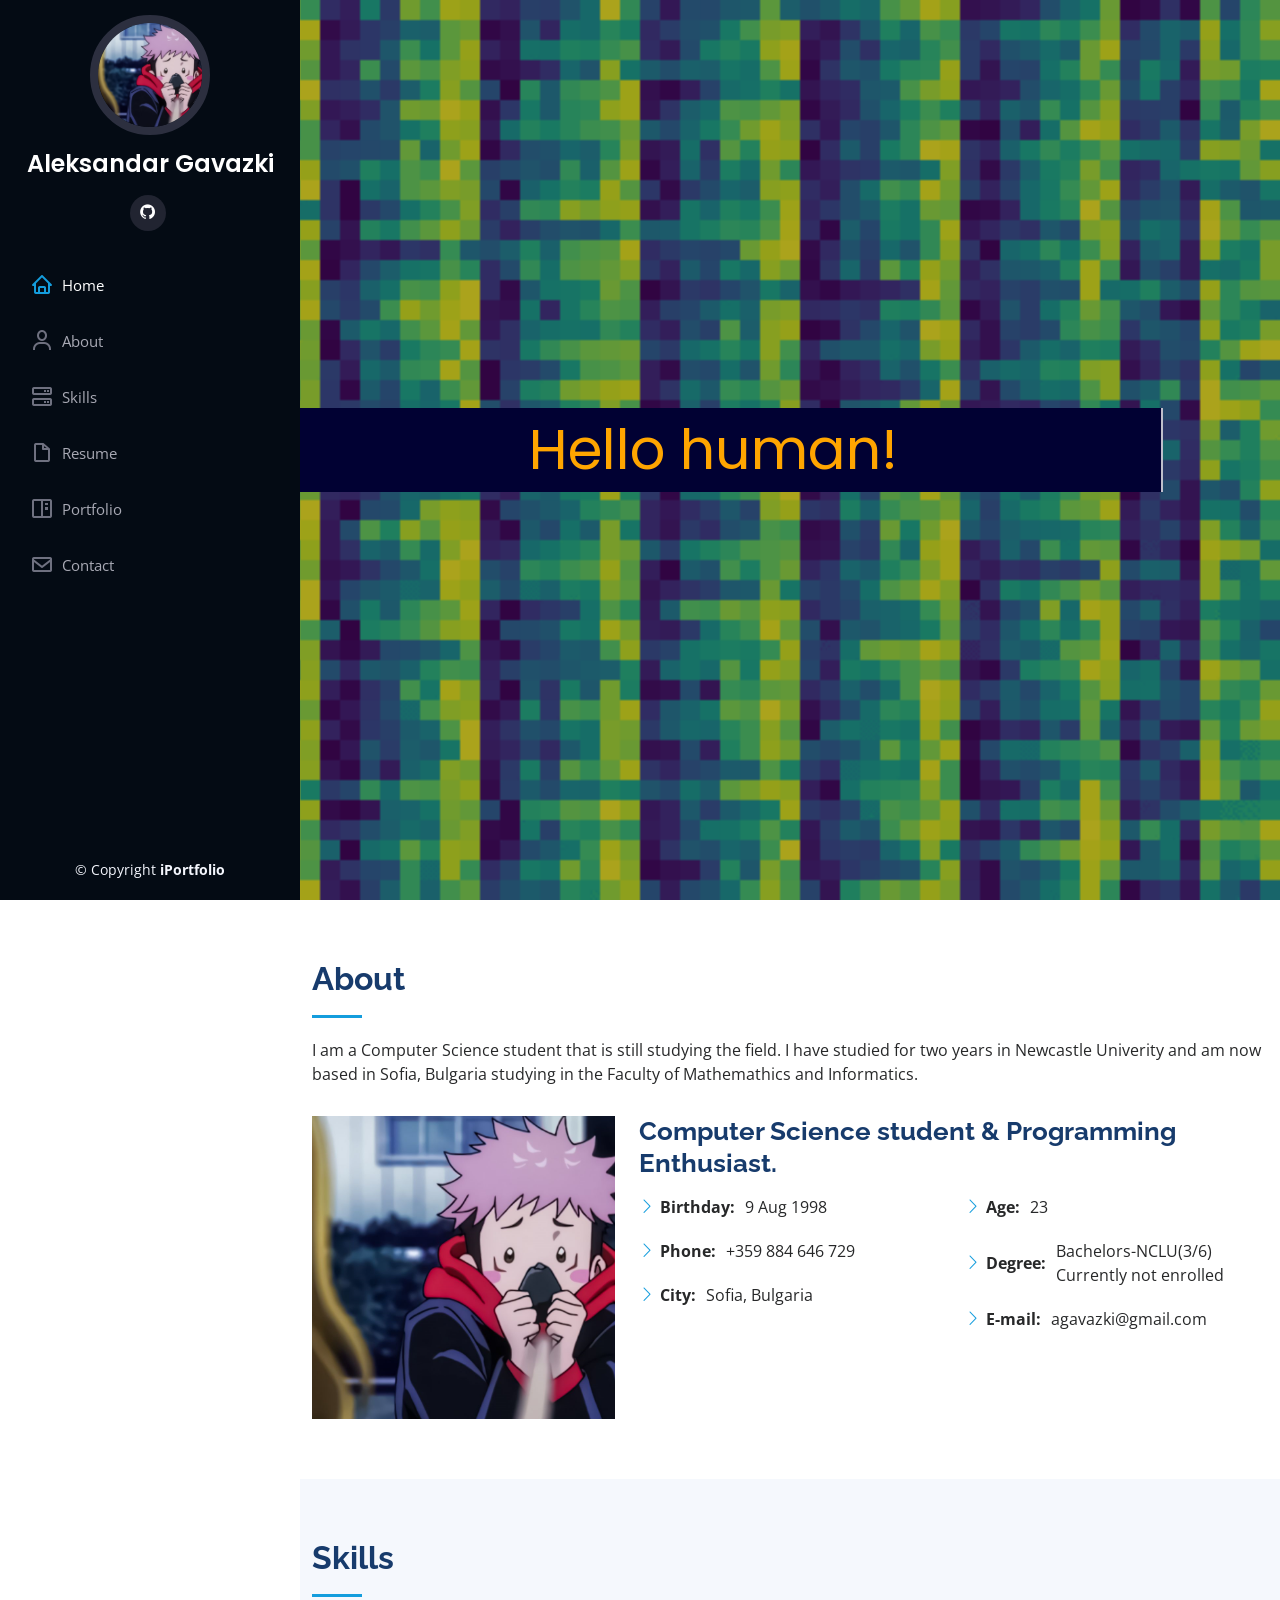
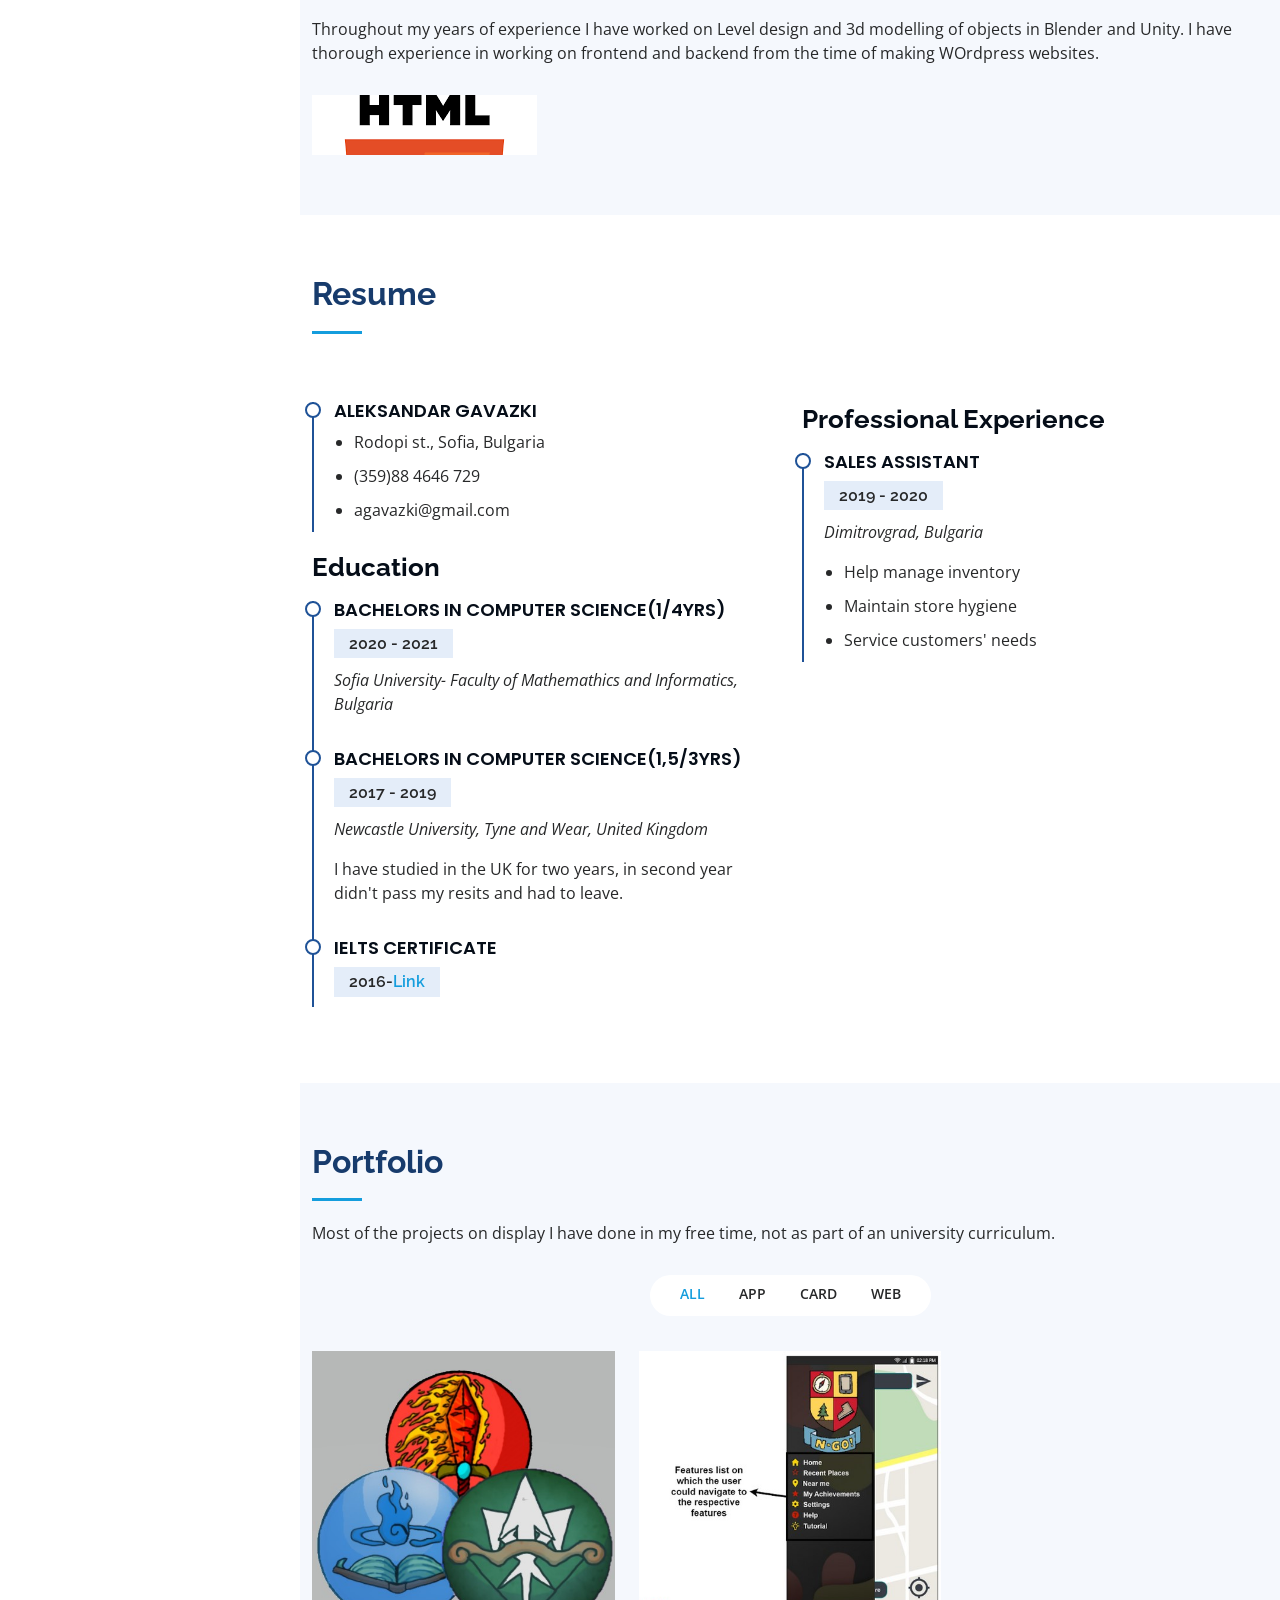
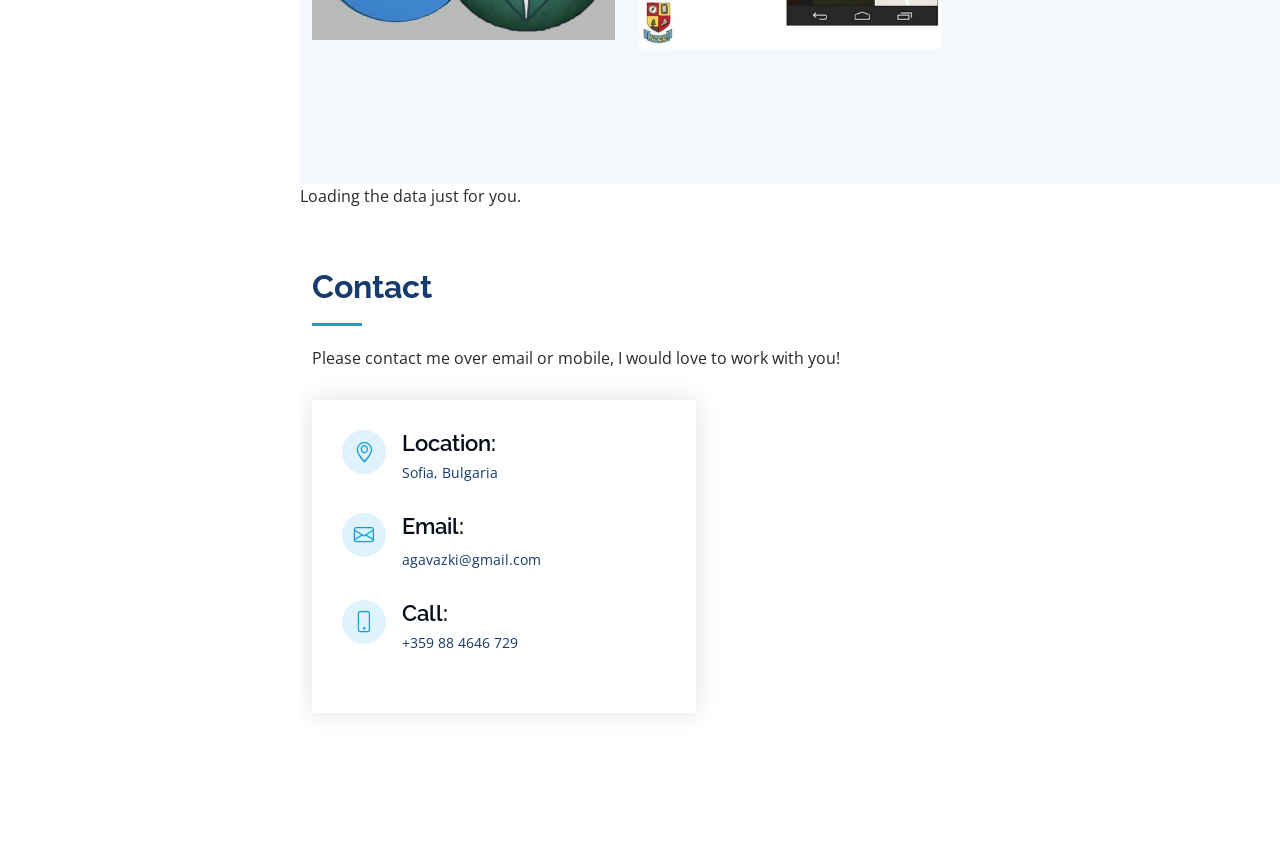
==== index.html @ 332ad4fb "Update index.html" ====
<!DOCTYPE html>
<html lang="en">

<head>
  <meta charset="utf-8">
  <meta content="width=device-width, initial-scale=1.0" name="viewport">

  <title>Aleksandar's Portfolio</title>
  <meta content="" name="description">
  <meta content="" name="keywords">

  <!-- Favicons -->
  <link href="" rel="icon">
  <link href="" rel="apple-touch-icon">

  <!-- Google Fonts -->
  <link href="https://fonts.googleapis.com/css?family=Open+Sans:300,300i,400,400i,600,600i,700,700i|Raleway:300,300i,400,400i,500,500i,600,600i,700,700i|Poppins:300,300i,400,400i,500,500i,600,600i,700,700i" rel="stylesheet">

  <!-- Vendor CSS Files -->
  <link href="assets/vendor/aos/aos.css" rel="stylesheet">
  <link href="assets/vendor/bootstrap/css/bootstrap.min.css" rel="stylesheet">
  <link href="assets/vendor/bootstrap-icons/bootstrap-icons.css" rel="stylesheet">
  <link href="assets/vendor/boxicons/css/boxicons.min.css" rel="stylesheet">
  <link href="assets/vendor/glightbox/css/glightbox.min.css" rel="stylesheet">
  <link href="assets/vendor/swiper/swiper-bundle.min.css" rel="stylesheet">

  <!-- Template Main CSS File -->
  <link href="assets/css/style.css" rel="stylesheet">

  <!-- =======================================================
  * Template Name: iPortfolio - v3.3.0
  * Template URL: https://bootstrapmade.com/iportfolio-bootstrap-portfolio-websites-template/
  * Author: BootstrapMade.com
  * License: https://bootstrapmade.com/license/
  ======================================================== -->
</head>

<body>

  <!-- ======= Mobile nav toggle button ======= -->
  <i class="bi bi-list mobile-nav-toggle d-xl-none"></i>

  <!-- ======= Header ======= -->
  <header id="header">
    <div class="d-flex flex-column">

      <div class="profile">
        <img src="assets/img/profile-img.png" alt="" class="img-fluid rounded-circle">
        <h1 class="text-light"><a href="index.html">Aleksandar Gavazki</a></h1>
        <div class="social-links mt-3 text-center">
          <a href="https://github.com/aGavazki" class="github"><i class="bx bxl-github"></i></a>
        </div>
      </div>

      <nav id="navbar" class="nav-menu navbar">
        <ul>
          <li><a href="#hero" class="nav-link scrollto active"><i class="bx bx-home"></i> <span>Home</span></a></li>
          <li><a href="#about" class="nav-link scrollto"><i class="bx bx-user"></i> <span>About</span></a></li>
          <li><a href="#skills" class="nav-link scrollto"><i class="bx bx-server"></i> <span>Skills</span></a></li>
          <li><a href="#resume" class="nav-link scrollto"><i class="bx bx-file-blank"></i> <span>Resume</span></a></li>
          <li><a href="#portfolio" class="nav-link scrollto"><i class="bx bx-book-content"></i> <span>Portfolio</span></a></li> 
          <li><a href="#contact" class="nav-link scrollto"><i class="bx bx-envelope"></i> <span>Contact</span></a></li>
        </ul>
      </nav><!-- .nav-menu -->
    </div>
  </header><!-- End Header -->

  <!-- ======= Hero Section ======= -->
  <section id="hero" class="d-flex flex-column justify-content-center align-items-center">
    <div class="hero-container" data-aos="fade-in">
      

<p class="line-1 anim-typewriter">Hello human!</p>
    

      
    </div>
  </section><!-- End Hero -->

  <main id="main">

    <!-- ======= About Section ======= -->
    <section id="about" class="about">
      <div class="container">

        <div class="section-title">
          <h2>About</h2>
          <p>I am a Computer Science student that is still studying the field. I have studied for two years in Newcastle Univerity and am now based in Sofia, Bulgaria studying in the Faculty of Mathemathics and Informatics. </p>
        </div>

        <div class="row">
          <div class="col-lg-4" data-aos="fade-right">
            <img src="assets/img/portfolio-img.png" class="img-fluid" alt="">
          </div>
          <div class="col-lg-8 pt-4 pt-lg-0 content" data-aos="fade-left">
              <h3>Computer Science student &amp; Programming Enthusiast.</h3>
                <p class="fst-italic">
            </p>
            <div class="row">
              <div class="col-lg-6">
                <ul>
                  <li><i class="bi bi-chevron-right"></i> <strong>Birthday:</strong> <span>9 Aug 1998</span></li>
                  <li><i class="bi bi-chevron-right"></i> <strong>Phone:</strong> <span>+359 884 646 729</span></li>
                  <li><i class="bi bi-chevron-right"></i> <strong>City:</strong> <span>Sofia, Bulgaria</span></li>
                </ul>
              </div>
              <div class="col-lg-6">
                <ul>
                  <li><i class="bi bi-chevron-right"></i> <strong>Age:</strong> <span>23</span></li>
                  <li><i class="bi bi-chevron-right"></i> <strong>Degree:</strong> <span>Bachelors-NCLU(3/6)  Currently not enrolled</span></li>
                  <li><i class="bi bi-chevron-right"></i> <strong>E-mail:</strong> <span>agavazki@gmail.com</span></li>
                </ul>
              </div>
            </div>
          </div>
        </div>

      </div>
    </section><!-- End About Section -->


    <!-- ======= Skills Section ======= -->
    <section id="skills" class="skills section-bg">
      <div class="container">

        <div class="section-title">
          <h2>Skills</h2>
          <p>Throughout my years of experience I have worked on Level design and 3d modelling of objects in Blender and Unity. I have thorough experience in working on frontend and backend from the time of making WOrdpress websites.
            </p>
        </div>

        <div class="row skills-content">

          <div class="col-lg-6" data-aos="fade-up">

            <div class="progress">
              <img src="assets\img\Skills\HTML.png">
                <img src="assets\img\Skills\CSS.png">
                <img src="assets\img\Skills\JS.png">
                <img src="assets\img\Skills\Java.png">
                <img src="assets\img\Skills\C#.png">
            
              </div>
            </div>



        </div>

      </div>
    </section><!-- End Skills Section -->

    <!-- ======= Resume Section ======= -->
    <section id="resume" class="resume">
      <div class="container">

        <div class="section-title">
          <h2>Resume</h2>
        </div>

        <div class="row">
          <div class="col-lg-6" data-aos="fade-up">
            <h3 class="resume-title"></h3>
            <div class="resume-item pb-0">
              <h4>Aleksandar Gavazki</h4>
              <ul>
                <li>Rodopi st., Sofia, Bulgaria</li>
                <li>(359)88 4646 729</li>
                <li>agavazki@gmail.com</li>
              </ul>
            </div>

            <h3 class="resume-title">Education</h3>
            <div class="resume-item">
              <h4>Bachelors in Computer Science(1/4yrs)</h4>
              <h5>2020 - 2021</h5>
              <p><em>Sofia University- Faculty of Mathemathics and Informatics, Bulgaria</em></p>
              <p></p>
            </div>
            <div class="resume-item">
              <h4>Bachelors in Computer Science(1,5/3yrs)</h4>
              <h5>2017 - 2019</h5>
              <p><em>Newcastle University, Tyne and Wear, United Kingdom</em></p>
              <p>I have studied in the UK for two years, in second year  didn't pass my resits and had to leave.</p>
            </div>
              <div class="resume-item">
              <h4>IELTS Certificate</h4>
              <h5>2016-<a href="https://drive.google.com/file/d/1NlcEKkk4ctRcXhONgFob_-NM3g5DD8D_/view?usp=sharing">Link</a></h5>
              <p><em>
                  </em></p>
              <p></p>
            </div>
          </div>
          <div class="col-lg-6" data-aos="fade-up" data-aos-delay="100">
            <h3 class="resume-title">Professional Experience</h3>
            <div class="resume-item">
              <h4>Sales assistant</h4>
              <h5>2019 - 2020</h5>
              <p><em>Dimitrovgrad, Bulgaria </em></p>
              <ul>
                <li>Help manage inventory</li>
                <li>Maintain store hygiene </li>
                <li>Service customers' needs</li>
              </ul>
            </div>
           
          </div>
        </div>

      </div>
    </section><!-- End Resume Section -->

    <!-- ======= Portfolio Section ======= -->
    <section id="portfolio" class="portfolio section-bg">
      <div class="container">

        <div class="section-title">
          <h2>Portfolio</h2>
          <p>Most of the projects on display I have done in my free time, not as part of an university curriculum.</p>
        </div>

        <div class="row" data-aos="fade-up">
          <div class="col-lg-12 d-flex justify-content-center">
            <ul id="portfolio-flters">
              <li data-filter="*" class="filter-active">All</li>
              <li data-filter=".filter-app">App</li>
              <li data-filter=".filter-card">Card</li>
              <li data-filter=".filter-web">Web</li>
            </ul>
          </div>
        </div>

        <div class="row portfolio-container" data-aos="fade-up" data-aos-delay="100">

          <div class="col-lg-4 col-md-6 portfolio-item filter-app">
            <div class="portfolio-wrap">
              <img src="assets/img/portfolio/portfolio-1.jpg" class="img-fluid" alt="">
              <div class="portfolio-links">
                <a href="assets/img/portfolio/portfolio-1.jpg" data-gallery="portfolioGallery" class="portfolio-lightbox" title="App 1"><i class="bx bx-plus"></i></a>
                
              </div>
            </div>
          </div>

          <div class="col-lg-4 col-md-6 portfolio-item filter-app">
            <div class="portfolio-wrap">
              <img src="assets/img/portfolio/portfolio-2.jpg" class="img-fluid" alt="">
              <div class="portfolio-links">
                <a href="assets/img/portfolio/portfolio-2.jpg" data-gallery="portfolioGallery" class="portfolio-lightbox" title="Web 3"><i class="bx bx-plus"></i></a>
                
              </div>
            </div>
          </div>

          <div class="col-lg-4 col-md-6 portfolio-item filter-app">
            <div class="portfolio-wrap">
              <img src="assets/img/portfolio/portfolio-3.jpg" class="img-fluid" alt="">
              <div class="portfolio-links">
                <a href="assets/img/portfolio/portfolio-3.jpg" data-gallery="portfolioGallery" class="portfolio-lightbox" title="App 2"><i class="bx bx-plus"></i></a>
                
              </div>
            </div>
          </div>

          <div class="col-lg-4 col-md-6 portfolio-item filter-card">
            <div class="portfolio-wrap">
              <img src="assets/img/portfolio/portfolio-4.jpg" class="img-fluid" alt="">
              <div class="portfolio-links">
                <a href="assets/img/portfolio/portfolio-4.jpg" data-gallery="portfolioGallery" class="portfolio-lightbox" title="Card 2"><i class="bx bx-plus"></i></a>
               
              </div>
            </div>
          </div>

          <div class="col-lg-4 col-md-6 portfolio-item filter-web">
            <div class="portfolio-wrap">
              <img src="assets/img/portfolio/portfolio-5.jpg" class="img-fluid" alt="">
              <div class="portfolio-links">
                <a href="assets/img/portfolio/portfolio-5.jpg" data-gallery="portfolioGallery" class="portfolio-lightbox" title="Web 2"><i class="bx bx-plus"></i></a>
                
              </div>
            </div>
          </div>

          <div class="col-lg-4 col-md-6 portfolio-item filter-app">
            <div class="portfolio-wrap">
              <img src="assets/img/portfolio/portfolio-6.jpg" class="img-fluid" alt="">
              <div class="portfolio-links">
                <a href="assets/img/portfolio/portfolio-6.jpg" data-gallery="portfolioGallery" class="portfolio-lightbox" title="App 3"><i class="bx bx-plus"></i></a>
               
              </div>
            </div>
          </div>

          <div class="col-lg-4 col-md-6 portfolio-item filter-card">
            <div class="portfolio-wrap">
              <img src="assets/img/portfolio/portfolio-7.jpg" class="img-fluid" alt="">
              <div class="portfolio-links">
                <a href="assets/img/portfolio/portfolio-7.jpg" data-gallery="portfolioGallery" class="portfolio-lightbox" title="Card 1"><i class="bx bx-plus"></i></a>
               
              </div>
            </div>
          </div>

          <div class="col-lg-4 col-md-6 portfolio-item filter-card">
            <div class="portfolio-wrap">
              <img src="assets/img/portfolio/portfolio-8.jpg" class="img-fluid" alt="">
              <div class="portfolio-links">
                <a href="assets/img/portfolio/portfolio-8.jpg" data-gallery="portfolioGallery" class="portfolio-lightbox" title="Card 3"><i class="bx bx-plus"></i></a>
                
              </div>
            </div>
          </div>

          <div class="col-lg-4 col-md-6 portfolio-item filter-web">
            <div class="portfolio-wrap">
              <img src="assets/img/portfolio/portfolio-9.jpg" class="img-fluid" alt="">
              <div class="portfolio-links">
                <a href="assets/img/portfolio/portfolio-9.jpg" data-gallery="portfolioGallery" class="portfolio-lightbox" title="Web 3"><i class="bx bx-plus"></i></a>
                
              </div>
            </div>
          </div>

        </div>

      </div>
    </section><!-- End Portfolio Section -->
<!===== Github Calendar ====== -->
      <!-- Prepare a container for your calendar. -->
     <div class= "container.calendar">
<script
  src="https://cdn.rawgit.com/IonicaBizau/github-calendar/gh-pages/dist/github-calendar.min.js"
>
</script>

<!-- Optionally, include the theme (if you don't want to struggle to write the CSS) -->
<link
  rel="stylesheet"
  href="https://cdn.rawgit.com/IonicaBizau/github-calendar/gh-pages/dist/github-calendar.css"
/>

<!-- Prepare a container for your calendar. -->
<div class="calendar">
    <!-- Loading stuff -->
    Loading the data just for you.
</div>

<script>
    new GitHubCalendar(".calendar", "agavazki");
</script>

      </div>

    

    <!-- ======= Contact Section ======= -->
    <section id="contact" class="contact">
      <div class="container">

        <div class="section-title">
          <h2>Contact</h2>
          <p>Please contact me over email or mobile, I would love to work with you!</p>
        </div>

        <div class="row" data-aos="fade-in">

          <div class="col-lg-5 d-flex align-items-stretch">
            <div class="info">
              <div class="address">
                <i class="bi bi-geo-alt"></i>
                <h4>Location:</h4>
                <p>Sofia, Bulgaria</p>
              </div>

              <div class="email">
                <i class="bi bi-envelope"></i>
                <h4>Email:</h4>
                <p>agavazki@gmail.com</p>
              </div>

              <div class="phone">
                <i class="bi bi-phone"></i>
                <h4>Call:</h4>
                <p>+359 88 4646 729</p>
              </div>

           
            </div>

          </div>

        
          </div>

        </div>

      
    </section><!-- End Contact Section -->

  </main><!-- End #main -->

  <!-- ======= Footer ======= -->
  <footer id="footer">
    <div class="container">
      <div class="copyright">
        &copy; Copyright <strong><span>iPortfolio</span></strong>
      </div>
      <div class="credits">
      </div>
    </div>
  </footer><!-- End  Footer -->

  <a href="#" class="back-to-top d-flex align-items-center justify-content-center"><i class="bi bi-arrow-up-short"></i></a>

  <!-- Vendor JS Files -->
  <script src="assets/vendor/aos/aos.js"></script>
  <script src="assets/vendor/bootstrap/js/bootstrap.bundle.min.js"></script>
  <script src="assets/vendor/glightbox/js/glightbox.min.js"></script>
  <script src="assets/vendor/isotope-layout/isotope.pkgd.min.js"></script>
  <script src="assets/vendor/php-email-form/validate.js"></script>
  <script src="assets/vendor/purecounter/purecounter.js"></script>
  <script src="assets/vendor/swiper/swiper-bundle.min.js"></script>
  <script src="assets/vendor/typed.js/typed.min.js"></script>
  <script src="assets/vendor/waypoints/noframework.waypoints.js"></script>

  <!-- Template Main JS File -->
  <script src="assets/js/main.js"></script>

</body>

</html>
---- assets/css/style.css ----
/**
* Template Name: iPortfolio - v3.3.0
* Template URL: https://bootstrapmade.com/iportfolio-bootstrap-portfolio-websites-template/
* Author: BootstrapMade.com
* License: https://bootstrapmade.com/license/
*/

/*--------------------------------------------------------------
# General
--------------------------------------------------------------*/
body {
  font-family: "Open Sans", sans-serif;
  color: #272829;
}

a {
  color: #149ddd;
  text-decoration: none;
}

a:hover {
  color: #37b3ed;
  text-decoration: none;
}

h1, h2, h3, h4, h5, h6 {
  font-family: "Raleway", sans-serif;
   
}

/*--------------------------------------------------------------
# Back to top button
--------------------------------------------------------------*/
.back-to-top {
  position: fixed;
  visibility: hidden;
  opacity: 0;
  right: 15px;
  bottom: 15px;
  z-index: 996;
  background: #149ddd;
  width: 40px;
  height: 40px;
  border-radius: 50px;
  transition: all 0.4s;
}

.back-to-top i {
  font-size: 28px;
  color: #fff;
  line-height: 0;
}

.back-to-top:hover {
  background: #2eafec;
  color: #fff;
}

.back-to-top.active {
  visibility: visible;
  opacity: 1;
}

/*--------------------------------------------------------------
# Header
--------------------------------------------------------------*/
#header {
  position: fixed;
  top: 0;
  left: 0;
  bottom: 0;
  width: 300px;
  transition: all ease-in-out 0.5s;
  z-index: 9997;
  transition: all 0.5s;
  padding: 0 15px;
  background: #040b14;
  overflow-y: auto;
}

#header .profile img {
  margin: 15px auto;
  display: block;
  width: 120px;
  border: 8px solid #2c2f3f;
}

#header .profile h1 {
  font-size: 24px;
  margin: 0;
  padding: 0;
  font-weight: 600;
  -moz-text-align-last: center;
  text-align-last: center;
  font-family: "Poppins", sans-serif;
}

#header .profile h1 a, #header .profile h1 a:hover {
  color: #fff;
  text-decoration: none;
}

#header .profile .social-links a {
  font-size: 18px;
  display: inline-block;
  background: #212431;
  color: #fff;
  line-height: 1;
  padding: 8px 0;
  margin-right: 4px;
  border-radius: 50%;
  text-align: center;
  width: 36px;
  height: 36px;
  transition: 0.3s;
}

#header .profile .social-links a:hover {
  background: #149ddd;
  color: #fff;
  text-decoration: none;
}

#main {
  margin-left: 300px;
}

@media (max-width: 1199px) {
  #header {
    left: -300px;
  }
  #main {
    margin-left: 0;
  }
}

/*--------------------------------------------------------------
# Navigation Menu
--------------------------------------------------------------*/
/* Desktop Navigation */
.nav-menu {
  padding: 30px 0 0 0;
}

.nav-menu * {
  margin: 0;
  padding: 0;
  list-style: none;
}

.nav-menu > ul > li {
  position: relative;
  white-space: nowrap;
}

.nav-menu a, .nav-menu a:focus {
  display: flex;
  align-items: center;
  color: #a8a9b4;
  padding: 12px 15px;
  margin-bottom: 8px;
  transition: 0.3s;
  font-size: 15px;
}

.nav-menu a i, .nav-menu a:focus i {
  font-size: 24px;
  padding-right: 8px;
  color: #6f7180;
}

.nav-menu a:hover, .nav-menu .active, .nav-menu .active:focus, .nav-menu li:hover > a {
  text-decoration: none;
  color: #fff;
}

.nav-menu a:hover i, .nav-menu .active i, .nav-menu .active:focus i, .nav-menu li:hover > a i {
  color: #149ddd;
}

/* Mobile Navigation */
.mobile-nav-toggle {
  position: fixed;
  right: 15px;
  top: 15px;
  z-index: 9998;
  border: 0;
  font-size: 24px;
  transition: all 0.4s;
  outline: none !important;
  background-color: #149ddd;
  color: #fff;
  width: 40px;
  height: 40px;
  display: inline-flex;
  align-items: center;
  justify-content: center;
  line-height: 0;
  border-radius: 50px;
  cursor: pointer;
}

.mobile-nav-active {
  overflow: hidden;
}

.mobile-nav-active #header {
  left: 0;
}

/*--------------------------------------------------------------
# Hero Section
--------------------------------------------------------------*/
#hero {
  width: 100%;
  height: 100vh;
  background: url("../img/hero-bg.gif") ;
  background-size: cover;
}

#hero:before {
  content: "";
  background: rgba(5, 13, 24, 0.3);
  position: absolute;
  bottom: 0;
  top: 0;
  left: 0;
  right: 0;
  z-index: 1;
}

#hero .hero-container {
  position: relative;
  z-index: 2;
  min-width: 300px;
}

#hero h1 {
  margin: 0 0 10px 0;
  font-size: 64px;
  font-weight: 700;
  line-height: 56px;
  color: #fff;
}

#hero p {
  
  margin-left:150px;
  margin-bottom: 50px;
  font-size: 56px;
  font-family: "Poppins", sans-serif;
  color:orange;
  background-color:#010133;
}

#hero p span {
  color: #fff;
  padding-bottom: 4px;
  letter-spacing: 1px;
  border-bottom: 3px solid #149ddd;
}

@media (min-width: 1024px) {
  #hero {
    background-attachment: fixed;
  }
}

@media (max-width: 768px) {
  #hero h1 {
    font-size: 28px;
    line-height: 36px;
  }
  #hero h2 {
    font-size: 18px;
    line-height: 24px;
    margin-bottom: 30px;
  }
}

/*--------------------------------------------------------------
# Sections General
--------------------------------------------------------------*/
section {
  padding: 60px 0;
  overflow: hidden;
}

.section-bg {
  background: #f5f8fd;
}

.section-title {
  padding-bottom: 30px;
}

.section-title h2 {
  font-size: 32px;
  font-weight: bold;
  margin-bottom: 20px;
  padding-bottom: 20px;
  position: relative;
  color: #173b6c;
}

.section-title h2::after {
  content: '';
  position: absolute;
  display: block;
  width: 50px;
  height: 3px;
  background: #149ddd;
  bottom: 0;
  left: 0;
}

.section-title p {
  margin-bottom: 0;
}

/*--------------------------------------------------------------
# About
--------------------------------------------------------------*/
.about .content h3 {
  font-weight: 700;
  font-size: 26px;
  color: #173b6c;
}

.about .content ul {
  list-style: none;
  padding: 0;
}

.about .content ul li {
  margin-bottom: 20px;
  display: flex;
  align-items: center;
}

.about .content ul strong {
  margin-right: 10px;
}

.about .content ul i {
  font-size: 16px;
  margin-right: 5px;
  color: #149ddd;
  line-height: 0;
}

.about .content p:last-child {
  margin-bottom: 0;
}

/*--------------------------------------------------------------
# Facts
--------------------------------------------------------------*/
.facts {
  padding-bottom: 30px;
}

.facts .count-box {
  padding: 30px;
  width: 100%;
}

.facts .count-box i {
  display: block;
  font-size: 44px;
  color: #149ddd;
  float: left;
  line-height: 0;
}

.facts .count-box span {
  font-size: 48px;
  line-height: 40px;
  display: block;
  font-weight: 700;
  color: #050d18;
  margin-left: 60px;
}

.facts .count-box p {
  padding: 15px 0 0 0;
  margin: 0 0 0 60px;
  font-family: "Raleway", sans-serif;
  font-size: 14px;
  color: #122f57;
}

.facts .count-box a {
  font-weight: 600;
  display: block;
  margin-top: 20px;
  color: #122f57;
  font-size: 15px;
  font-family: "Poppins", sans-serif;
  transition: ease-in-out 0.3s;
}

.facts .count-box a:hover {
  color: #1f5297;
}

/*--------------------------------------------------------------
# Akills
--------------------------------------------------------------*/
.skills .progress {
  height: 60px;
  display: block;
  background: none;
  border-radius: 0;
}

.skills .progress .skill {
  padding: 0;
  margin: 0 0 6px 0;
  text-transform: uppercase;
  display: block;
  font-weight: 600;
  font-family: "Poppins", sans-serif;
  color: #050d18;
}

.skills .progress .skill .val {
  float: right;
  font-style: normal;
}

.skills .progress-bar-wrap {
  background: #dce8f8;
  height: 10px;
}

.skills .progress-bar {
  width: 1px;
  height: 10px;
  transition: .9s;
  background-color: #149ddd;
}

/*--------------------------------------------------------------
# Resume
--------------------------------------------------------------*/
.resume .resume-title {
  font-size: 26px;
  font-weight: 700;
  margin-top: 20px;
  margin-bottom: 20px;
  color: #050d18;
}

.resume .resume-item {
  padding: 0 0 20px 20px;
  margin-top: -2px;
  border-left: 2px solid #1f5297;
  position: relative;
}

.resume .resume-item h4 {
  line-height: 18px;
  font-size: 18px;
  font-weight: 600;
  text-transform: uppercase;
  font-family: "Poppins", sans-serif;
  color: #050d18;
  margin-bottom: 10px;
}

.resume .resume-item h5 {
  font-size: 16px;
  background: #e4edf9;
  padding: 5px 15px;
  display: inline-block;
  font-weight: 600;
  margin-bottom: 10px;
}

.resume .resume-item ul {
  padding-left: 20px;
}

.resume .resume-item ul li {
  padding-bottom: 10px;
}

.resume .resume-item:last-child {
  padding-bottom: 0;
}

.resume .resume-item::before {
  content: "";
  position: absolute;
  width: 16px;
  height: 16px;
  border-radius: 50px;
  left: -9px;
  top: 0;
  background: #fff;
  border: 2px solid #1f5297;
}

/*--------------------------------------------------------------
# Portfolio
--------------------------------------------------------------*/
.portfolio .portfolio-item {
  margin-bottom: 30px;
}

.portfolio #portfolio-flters {
  padding: 0;
  margin: 0 auto 35px auto;
  list-style: none;
  text-align: center;
  background: #fff;
  border-radius: 50px;
  padding: 2px 15px;
}

.portfolio #portfolio-flters li {
  cursor: pointer;
  display: inline-block;
  padding: 10px 15px 8px 15px;
  font-size: 14px;
  font-weight: 600;
  line-height: 1;
  text-transform: uppercase;
  color: #272829;
  margin-bottom: 5px;
  transition: all 0.3s ease-in-out;
}

.portfolio #portfolio-flters li:hover, .portfolio #portfolio-flters li.filter-active {
  color: #149ddd;
}

.portfolio #portfolio-flters li:last-child {
  margin-right: 0;
}

.portfolio .portfolio-wrap {
  transition: 0.3s;
  position: relative;
  overflow: hidden;
  z-index: 1;
}

.portfolio .portfolio-wrap::before {
  content: "";
  background: rgba(255, 255, 255, 0.5);
  position: absolute;
  left: 0;
  right: 0;
  top: 0;
  bottom: 0;
  transition: all ease-in-out 0.3s;
  z-index: 2;
  opacity: 0;
}

.portfolio .portfolio-wrap .portfolio-links {
  opacity: 1;
  left: 0;
  right: 0;
  bottom: -60px;
  z-index: 3;
  position: absolute;
  transition: all ease-in-out 0.3s;
  display: flex;
  justify-content: center;
}

.portfolio .portfolio-wrap .portfolio-links a {
  color: #fff;
  font-size: 28px;
  text-align: center;
  background: rgba(20, 157, 221, 0.75);
  transition: 0.3s;
  width: 50%;
}

.portfolio .portfolio-wrap .portfolio-links a:hover {
  background: rgba(20, 157, 221, 0.95);
}

.portfolio .portfolio-wrap .portfolio-links a + a {
  border-left: 1px solid #37b3ed;
}

.portfolio .portfolio-wrap:hover::before {
  top: 0;
  left: 0;
  right: 0;
  bottom: 0;
  opacity: 1;
}

.portfolio .portfolio-wrap:hover .portfolio-links {
  opacity: 1;
  bottom: 0;
}

/*--------------------------------------------------------------
# Portfolio Details
--------------------------------------------------------------*/
.portfolio-details {
  padding-top: 40px;
}

.portfolio-details .portfolio-details-slider img {
  width: 100%;
}

.portfolio-details .portfolio-details-slider .swiper-pagination {
  margin-top: 20px;
  position: relative;
}

.portfolio-details .portfolio-details-slider .swiper-pagination .swiper-pagination-bullet {
  width: 12px;
  height: 12px;
  background-color: #fff;
  opacity: 1;
  border: 1px solid #149ddd;
}

.portfolio-details .portfolio-details-slider .swiper-pagination .swiper-pagination-bullet-active {
  background-color: #149ddd;
}

.portfolio-details .portfolio-info {
  padding: 30px;
  box-shadow: 0px 0 30px rgba(5, 13, 24, 0.08);
}

.portfolio-details .portfolio-info h3 {
  font-size: 22px;
  font-weight: 700;
  margin-bottom: 20px;
  padding-bottom: 20px;
  border-bottom: 1px solid #eee;
}

.portfolio-details .portfolio-info ul {
  list-style: none;
  padding: 0;
  font-size: 15px;
}

.portfolio-details .portfolio-info ul li + li {
  margin-top: 10px;
}

.portfolio-details .portfolio-description {
  padding-top: 30px;
}

.portfolio-details .portfolio-description h2 {
  font-size: 26px;
  font-weight: 700;
  margin-bottom: 20px;
}

.portfolio-details .portfolio-description p {
  padding: 0;
}

/*--------------------------------------------------------------
# Services
--------------------------------------------------------------*/
.services .icon-box {
  margin-bottom: 20px;
}

.services .icon {
  float: left;
  display: flex;
  align-items: center;
  justify-content: center;
  width: 54px;
  height: 54px;
  background: #149ddd;
  border-radius: 50%;
  transition: 0.5s;
  border: 1px solid #149ddd;
}

.services .icon i {
  color: #fff;
  font-size: 24px;
  line-height: 0;
}

.services .icon-box:hover .icon {
  background: #fff;
}

.services .icon-box:hover .icon i {
  color: #149ddd;
}

.services .title {
  margin-left: 80px;
  font-weight: 700;
  margin-bottom: 15px;
  font-size: 18px;
}

.services .title a {
  color: #343a40;
}

.services .title a:hover {
  color: #149ddd;
}

.services .description {
  margin-left: 80px;
  line-height: 24px;
  font-size: 14px;
}

/*--------------------------------------------------------------
# Testimonials
--------------------------------------------------------------*/
.testimonials .testimonial-item {
  box-sizing: content-box;
  text-align: center;
  min-height: 320px;
}

.testimonials .testimonial-item .testimonial-img {
  width: 90px;
  border-radius: 50%;
  margin: 0 auto;
}

.testimonials .testimonial-item h3 {
  font-size: 18px;
  font-weight: bold;
  margin: 10px 0 5px 0;
  color: #111;
}

.testimonials .testimonial-item h4 {
  font-size: 14px;
  color: #999;
  margin: 0;
}

.testimonials .testimonial-item .quote-icon-left, .testimonials .testimonial-item .quote-icon-right {
  color: #c3e8fa;
  font-size: 26px;
}

.testimonials .testimonial-item .quote-icon-left {
  display: inline-block;
  left: -5px;
  position: relative;
}

.testimonials .testimonial-item .quote-icon-right {
  display: inline-block;
  right: -5px;
  position: relative;
  top: 10px;
}

.testimonials .testimonial-item p {
  font-style: italic;
  margin: 0 15px 15px 15px;
  padding: 20px;
  background: #fff;
  position: relative;
  margin-bottom: 35px;
  border-radius: 6px;
  box-shadow: 0px 2px 15px rgba(0, 0, 0, 0.1);
}

.testimonials .testimonial-item p::after {
  content: "";
  width: 0;
  height: 0;
  border-top: 20px solid #fff;
  border-right: 20px solid transparent;
  border-left: 20px solid transparent;
  position: absolute;
  bottom: -20px;
  left: calc(50% - 20px);
}

.testimonials .swiper-pagination {
  margin-top: 20px;
  position: relative;
}

.testimonials .swiper-pagination .swiper-pagination-bullet {
  width: 12px;
  height: 12px;
  background-color: #fff;
  opacity: 1;
  border: 1px solid #149ddd;
}

.testimonials .swiper-pagination .swiper-pagination-bullet-active {
  background-color: #149ddd;
}

/*--------------------------------------------------------------
# Contact
--------------------------------------------------------------*/
.contact {
  padding-bottom: 130px;
}

.contact .info {
  padding: 30px;
  background: #fff;
  width: 100%;
  box-shadow: 0 0 24px 0 rgba(0, 0, 0, 0.12);
}

.contact .info i {
  font-size: 20px;
  color: #149ddd;
  float: left;
  width: 44px;
  height: 44px;
  background: #dff3fc;
  display: flex;
  justify-content: center;
  align-items: center;
  border-radius: 50px;
  transition: all 0.3s ease-in-out;
}

.contact .info h4 {
  padding: 0 0 0 60px;
  font-size: 22px;
  font-weight: 600;
  margin-bottom: 5px;
  color: #050d18;
}

.contact .info p {
  padding: 0 0 10px 60px;
  margin-bottom: 20px;
  font-size: 14px;
  color: #173b6c;
}

.contact .info .email p {
  padding-top: 5px;
}

.contact .info .social-links {
  padding-left: 60px;
}

.contact .info .social-links a {
  font-size: 18px;
  display: inline-block;
  background: #333;
  color: #fff;
  line-height: 1;
  padding: 8px 0;
  border-radius: 50%;
  text-align: center;
  width: 36px;
  height: 36px;
  transition: 0.3s;
  margin-right: 10px;
}

.contact .info .social-links a:hover {
  background: #149ddd;
  color: #fff;
}

.contact .info .email:hover i, .contact .info .address:hover i, .contact .info .phone:hover i {
  background: #149ddd;
  color: #fff;
}

.contact .php-email-form {
  width: 100%;
  padding: 30px;
  background: #fff;
  box-shadow: 0 0 24px 0 rgba(0, 0, 0, 0.12);
}

.contact .php-email-form .form-group {
  padding-bottom: 8px;
}

.contact .php-email-form .validate {
  display: none;
  color: red;
  margin: 0 0 15px 0;
  font-weight: 400;
  font-size: 13px;
}

.contact .php-email-form .error-message {
  display: none;
  color: #fff;
  background: #ed3c0d;
  text-align: left;
  padding: 15px;
  font-weight: 600;
}

.contact .php-email-form .error-message br + br {
  margin-top: 25px;
}

.contact .php-email-form .sent-message {
  display: none;
  color: #fff;
  background: #18d26e;
  text-align: center;
  padding: 15px;
  font-weight: 600;
}

.contact .php-email-form .loading {
  display: none;
  background: #fff;
  text-align: center;
  padding: 15px;
}

.contact .php-email-form .loading:before {
  content: "";
  display: inline-block;
  border-radius: 50%;
  width: 24px;
  height: 24px;
  margin: 0 10px -6px 0;
  border: 3px solid #18d26e;
  border-top-color: #eee;
  -webkit-animation: animate-loading 1s linear infinite;
  animation: animate-loading 1s linear infinite;
}

.contact .php-email-form .form-group {
  margin-bottom: 15px;
}

.contact .php-email-form label {
  padding-bottom: 8px;
}

.contact .php-email-form input, .contact .php-email-form textarea {
  border-radius: 0;
  box-shadow: none;
  font-size: 14px;
}

.contact .php-email-form input {
  height: 44px;
}

.contact .php-email-form textarea {
  padding: 10px 15px;
}

.contact .php-email-form button[type="submit"] {
  background: #149ddd;
  border: 0;
  padding: 10px 24px;
  color: #fff;
  transition: 0.4s;
  border-radius: 4px;
}

.contact .php-email-form button[type="submit"]:hover {
  background: #37b3ed;
}
container.calendar{
    width: 1.5em;
    height: 1.5em;
}

@-webkit-keyframes animate-loading {
  0% {
    transform: rotate(0deg);
  }
  100% {
    transform: rotate(360deg);
  }
}

@keyframes animate-loading {
  0% {
    transform: rotate(0deg);
  }
  100% {
    transform: rotate(360deg);
  }
}

/*--------------------------------------------------------------
# Breadcrumbs
--------------------------------------------------------------*/
.breadcrumbs {
  padding: 20px 0;
  background: #f9f9f9;
}

.breadcrumbs h2 {
  font-size: 26px;
  font-weight: 300;
}

.breadcrumbs ol {
  display: flex;
  flex-wrap: wrap;
  list-style: none;
  padding: 0;
  margin: 0;
  font-size: 15px;
}

.breadcrumbs ol li + li {
  padding-left: 10px;
}

.breadcrumbs ol li + li::before {
  display: inline-block;
  padding-right: 10px;
  color: #0e2442;
  content: "/";
}

@media (max-width: 768px) {
  .breadcrumbs .d-flex {
    display: block !important;
  }
  .breadcrumbs ol {
    display: block;
  }
  .breadcrumbs ol li {
    display: inline-block;
  }
}

/*--------------------------------------------------------------
# Footer
--------------------------------------------------------------*/
#footer {
  padding: 15px;
  color: #f4f6fd;
  font-size: 14px;
  position: fixed;
  left: 0;
  bottom: 0;
  width: 300px;
  z-index: 9999;
  background: #040b14;
}

#footer .copyright {
  text-align: center;
}

#footer .credits {
  padding-top: 5px;
  text-align: center;
  font-size: 13px;
  color: #eaebf0;
}

@media (max-width: 1199px) {
  #footer {
    position: static;
    width: auto;
    padding-right: 20px 15px;
  }
}
.line-1{
    position: relative;
    top: 50%;  
    width: 0em;
    margin: 0 auto;
    border-right: 2px solid rgba(255,255,255,.75);
    font-size: 180%;
    text-align: center;
    white-space: nowrap;
    overflow: hidden;
    transform: translateY(-50%);    
}

/* Animation */
.anim-typewriter{
  animation: typewriter 3.5s steps(24) 1s 1 normal both,
             blinkTextCursor 500ms steps(25) infinite normal;
}
@keyframes typewriter{
  from{width: 0;}
  to{width: 16em;}
}
@keyframes blinkTextCursor{
  from{border-right-color: rgba(255,255,255,.75);}
  to{border-right-color: transparent;}
}
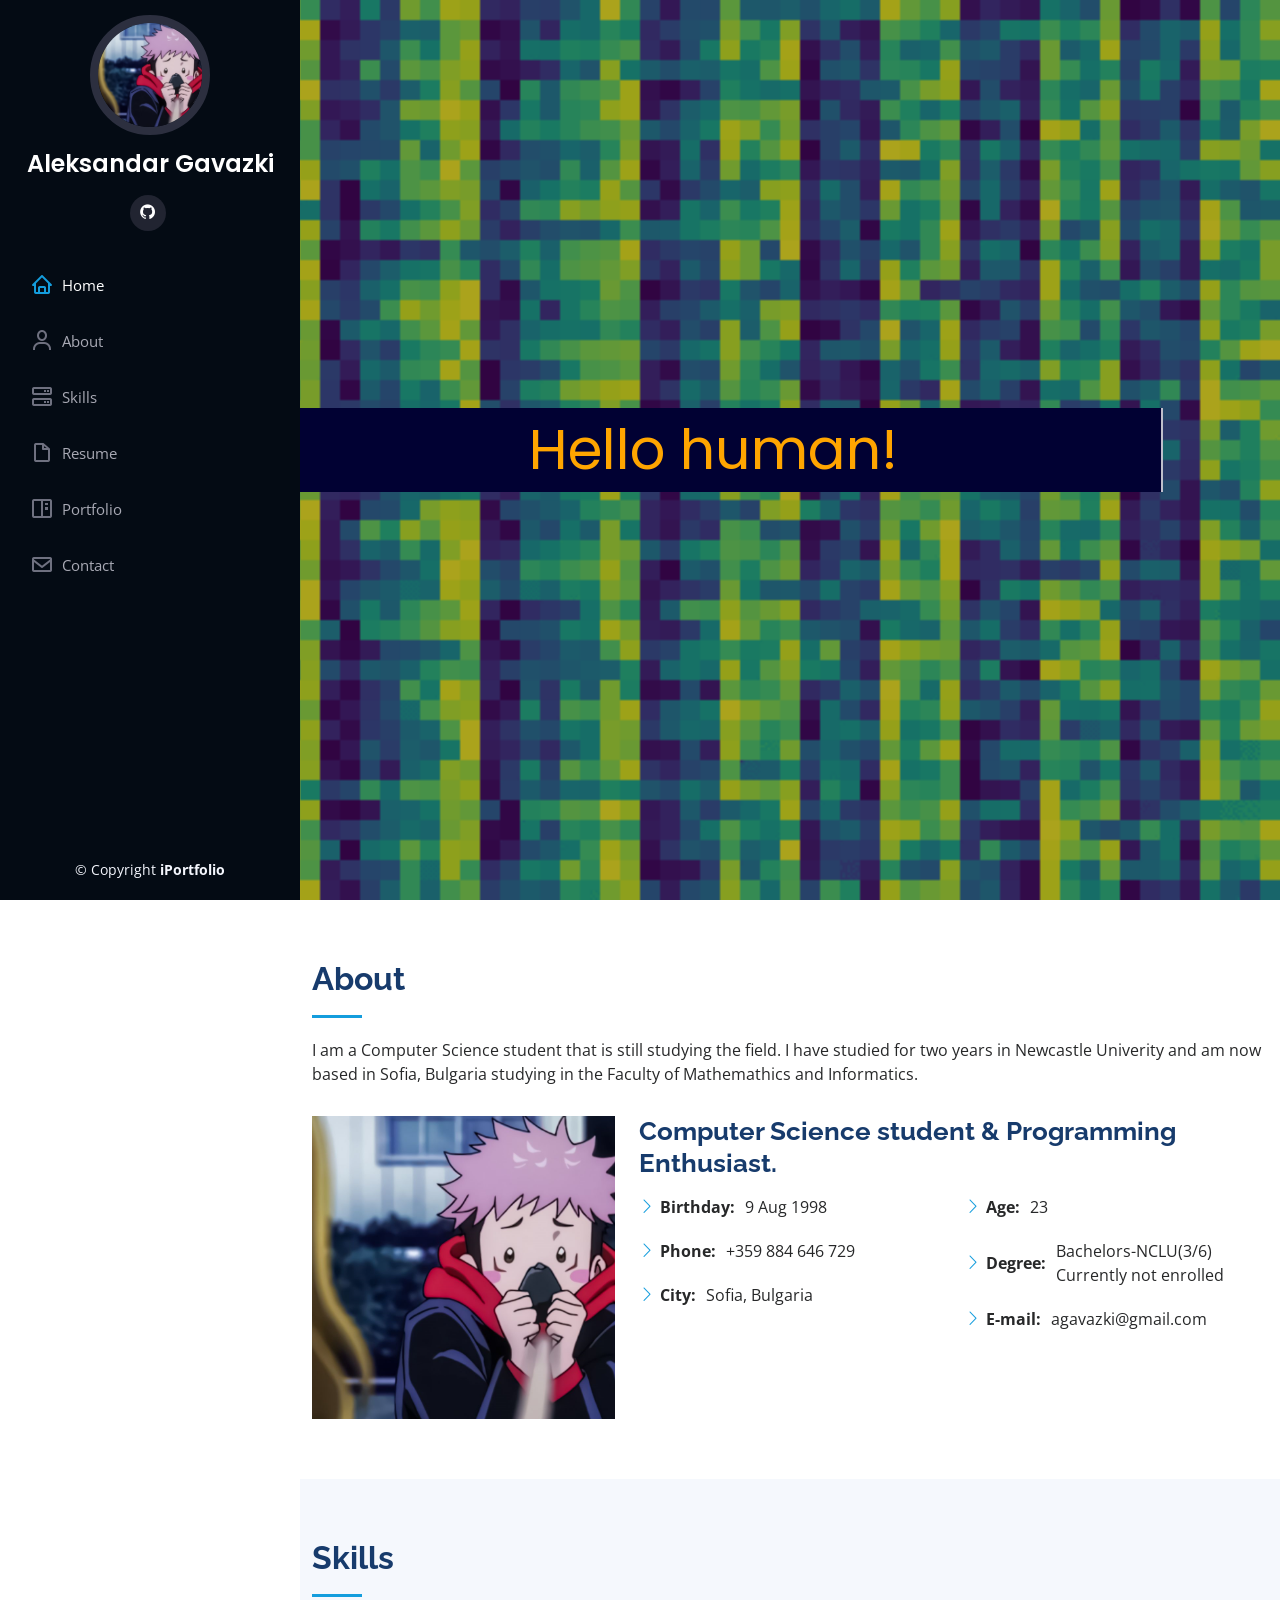
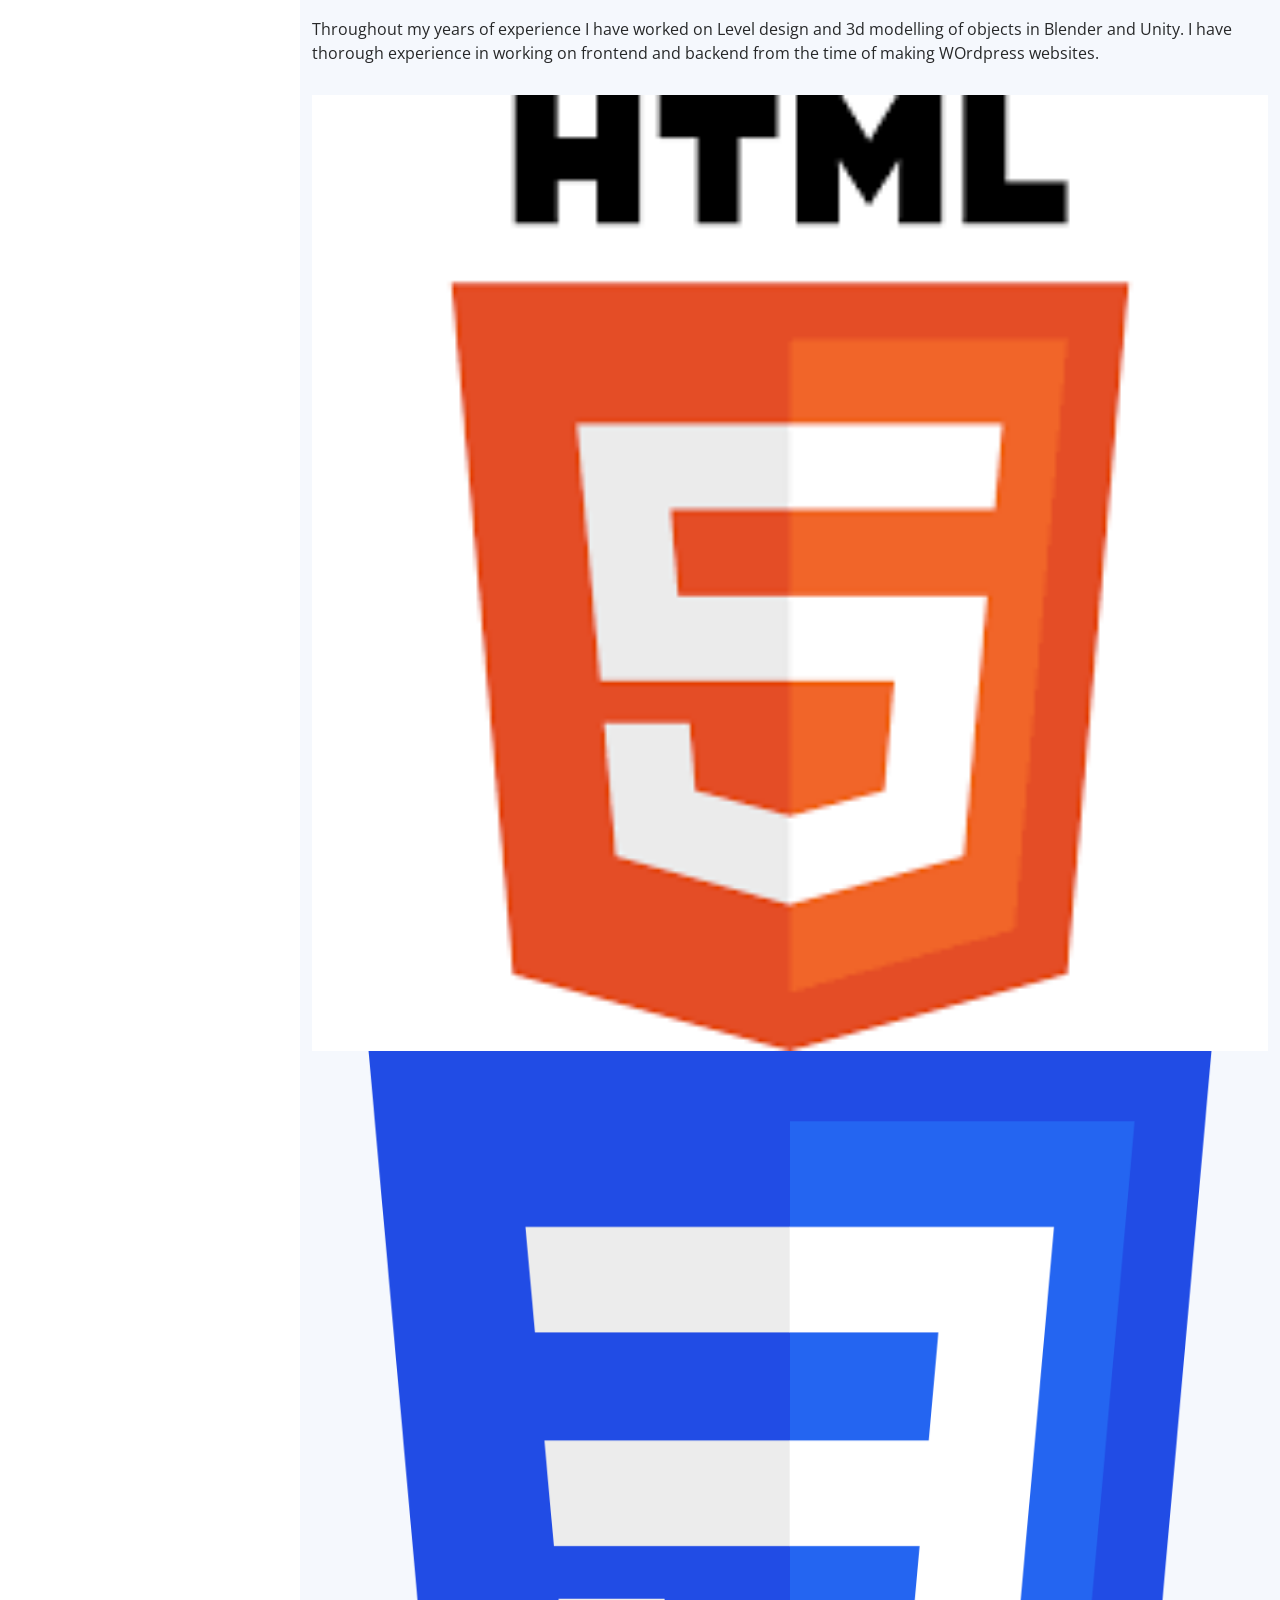
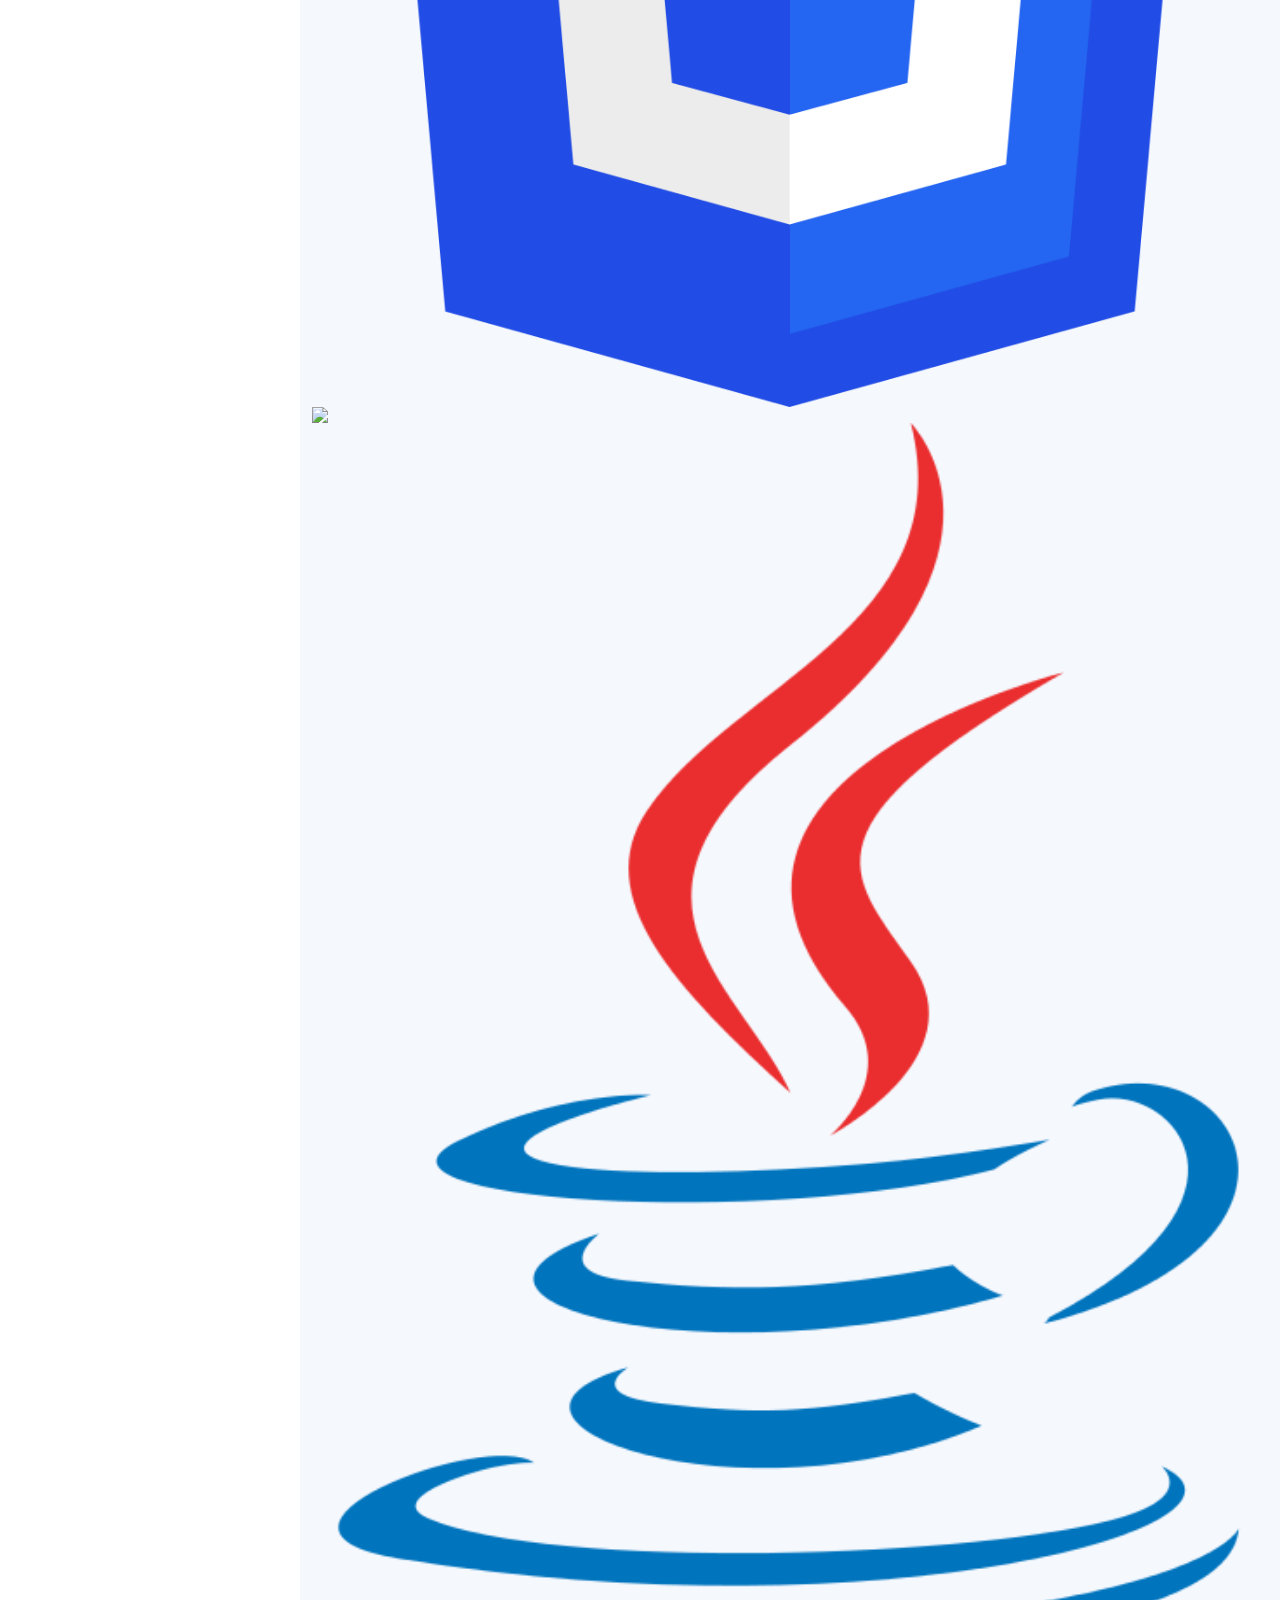
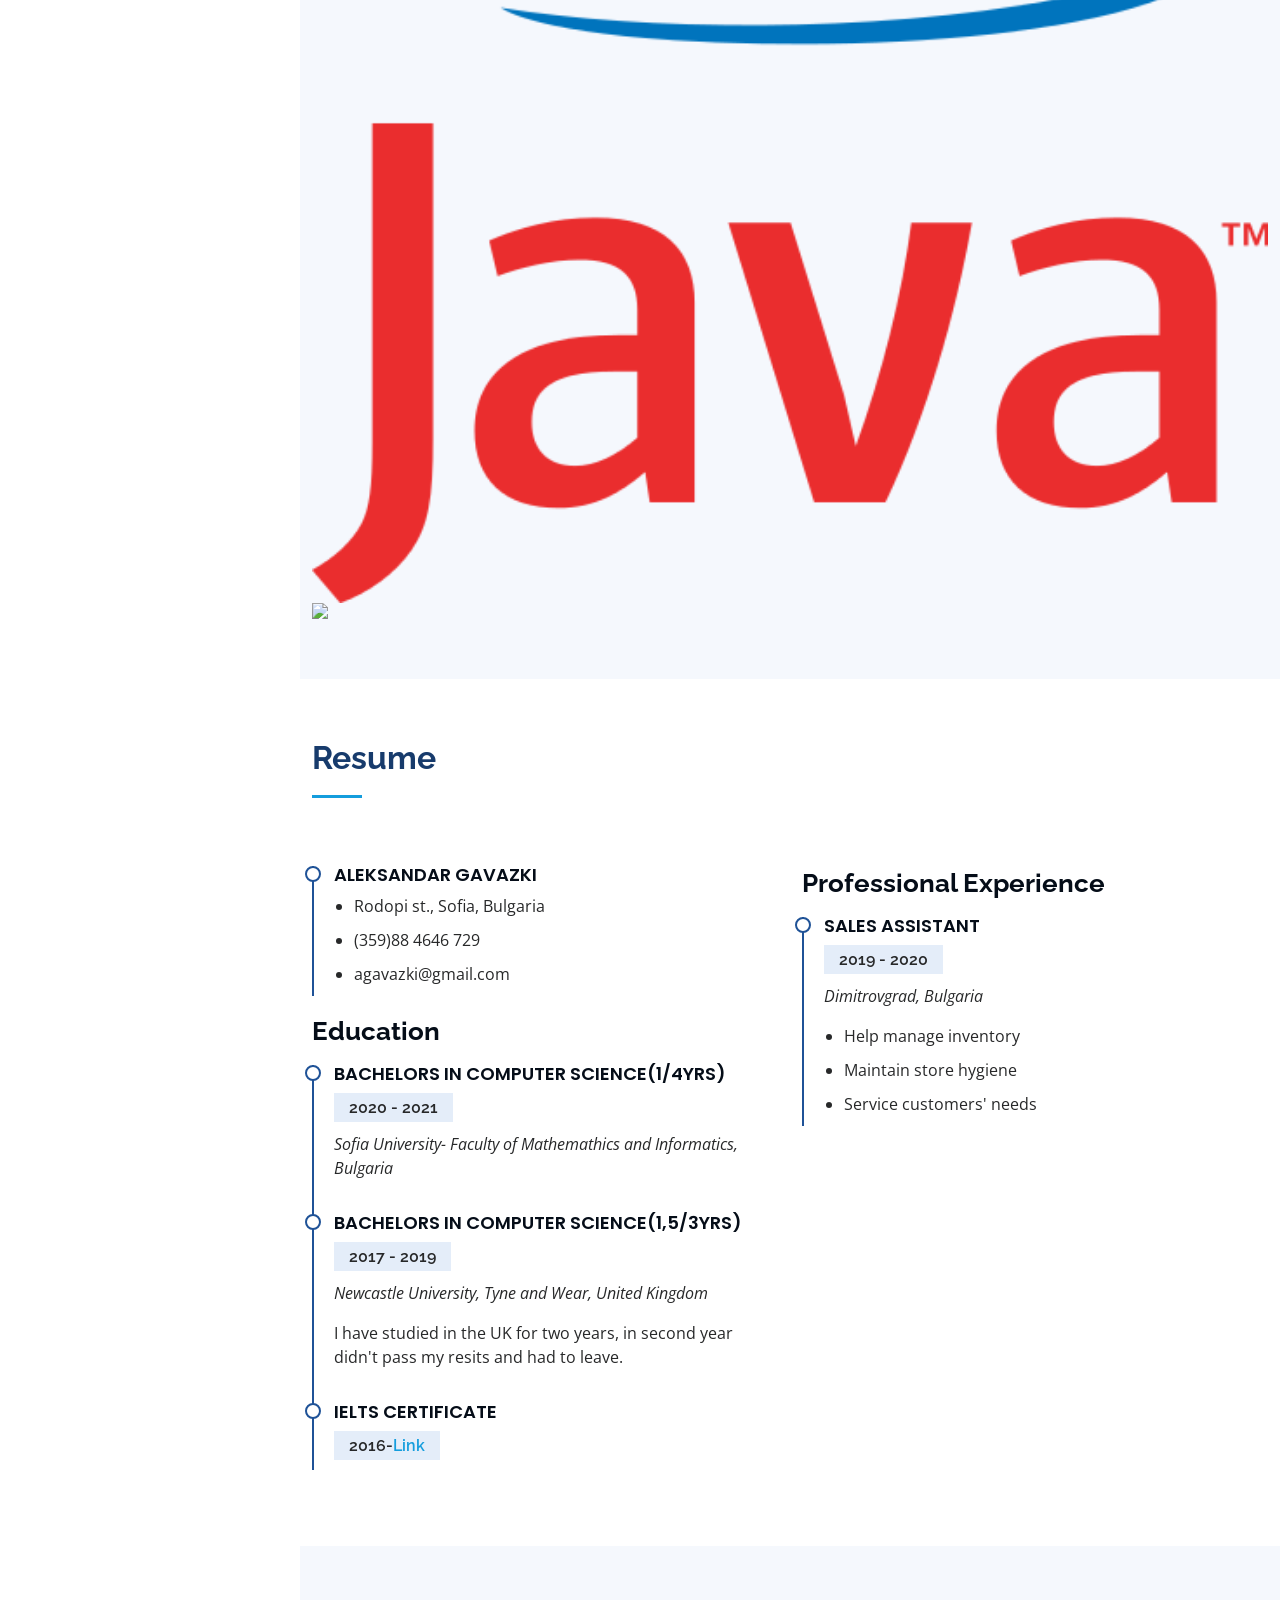
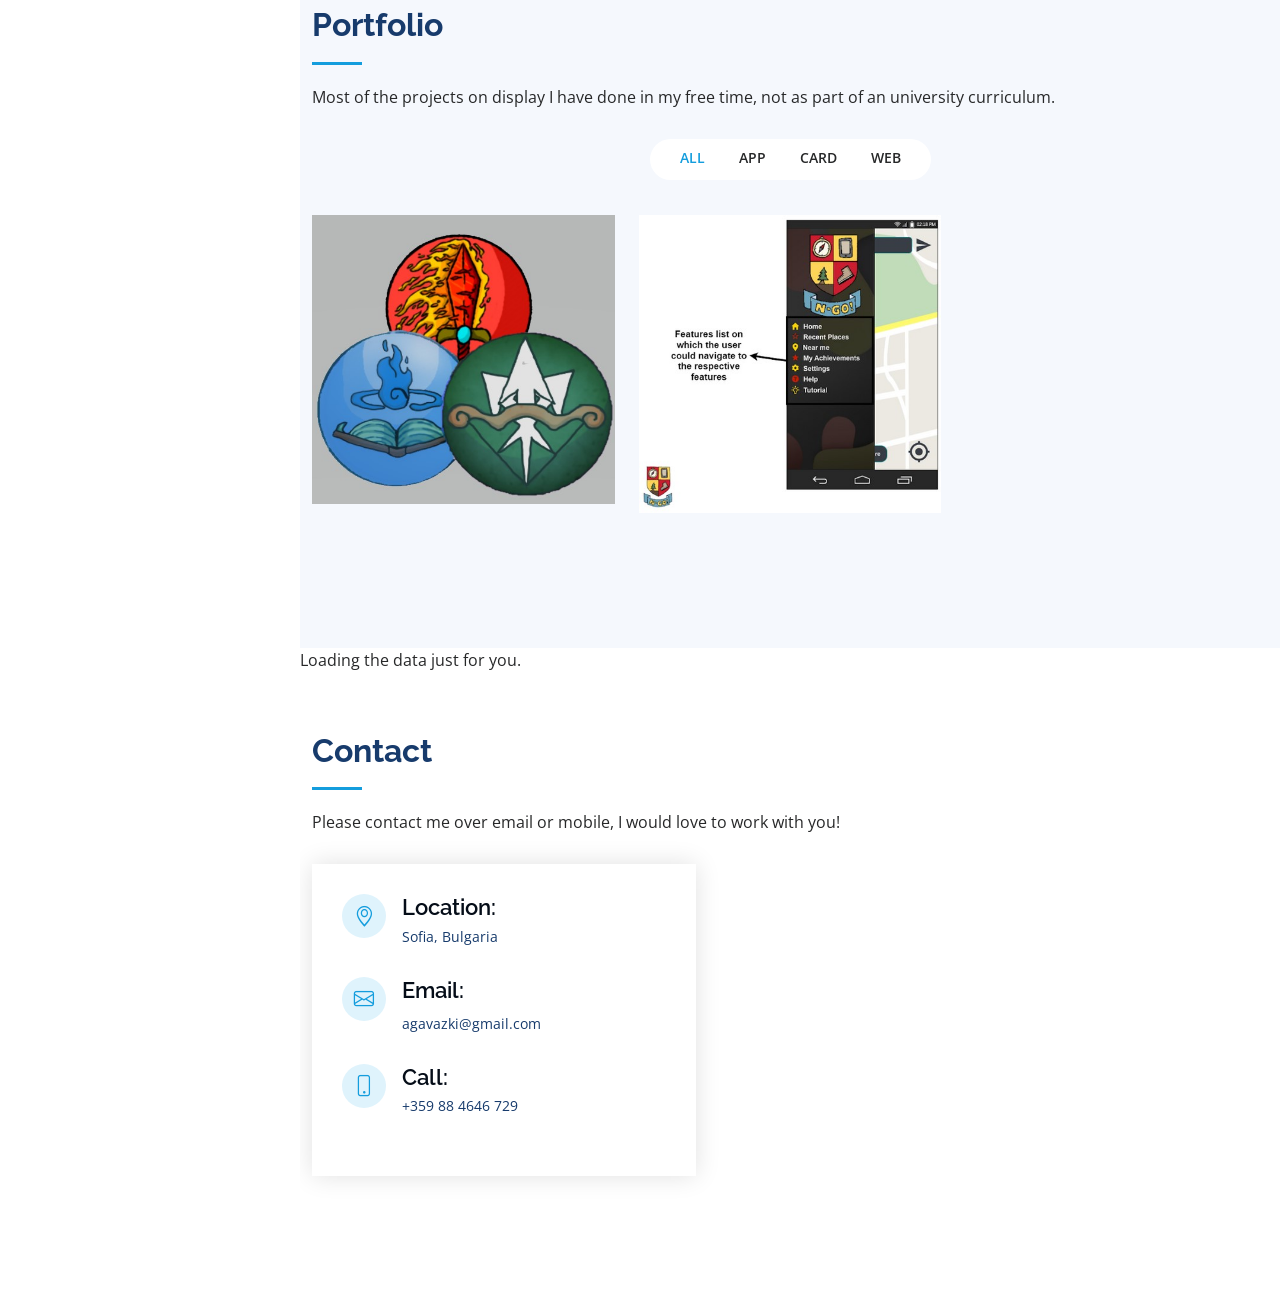
==== commit fd67edd0: "Update index.html" ====
--- a/index.html
+++ b/index.html
@@ -131,16 +131,12 @@
 
         <div class="row skills-content">
 
-          <div class="col-lg-6" data-aos="fade-up">
-
-            <div class="progress">
               <img src="assets\img\Skills\HTML.png">
                 <img src="assets\img\Skills\CSS.png">
                 <img src="assets\img\Skills\JS.png">
                 <img src="assets\img\Skills\Java.png">
                 <img src="assets\img\Skills\C#.png">
             
-              </div>
             </div>
 
 
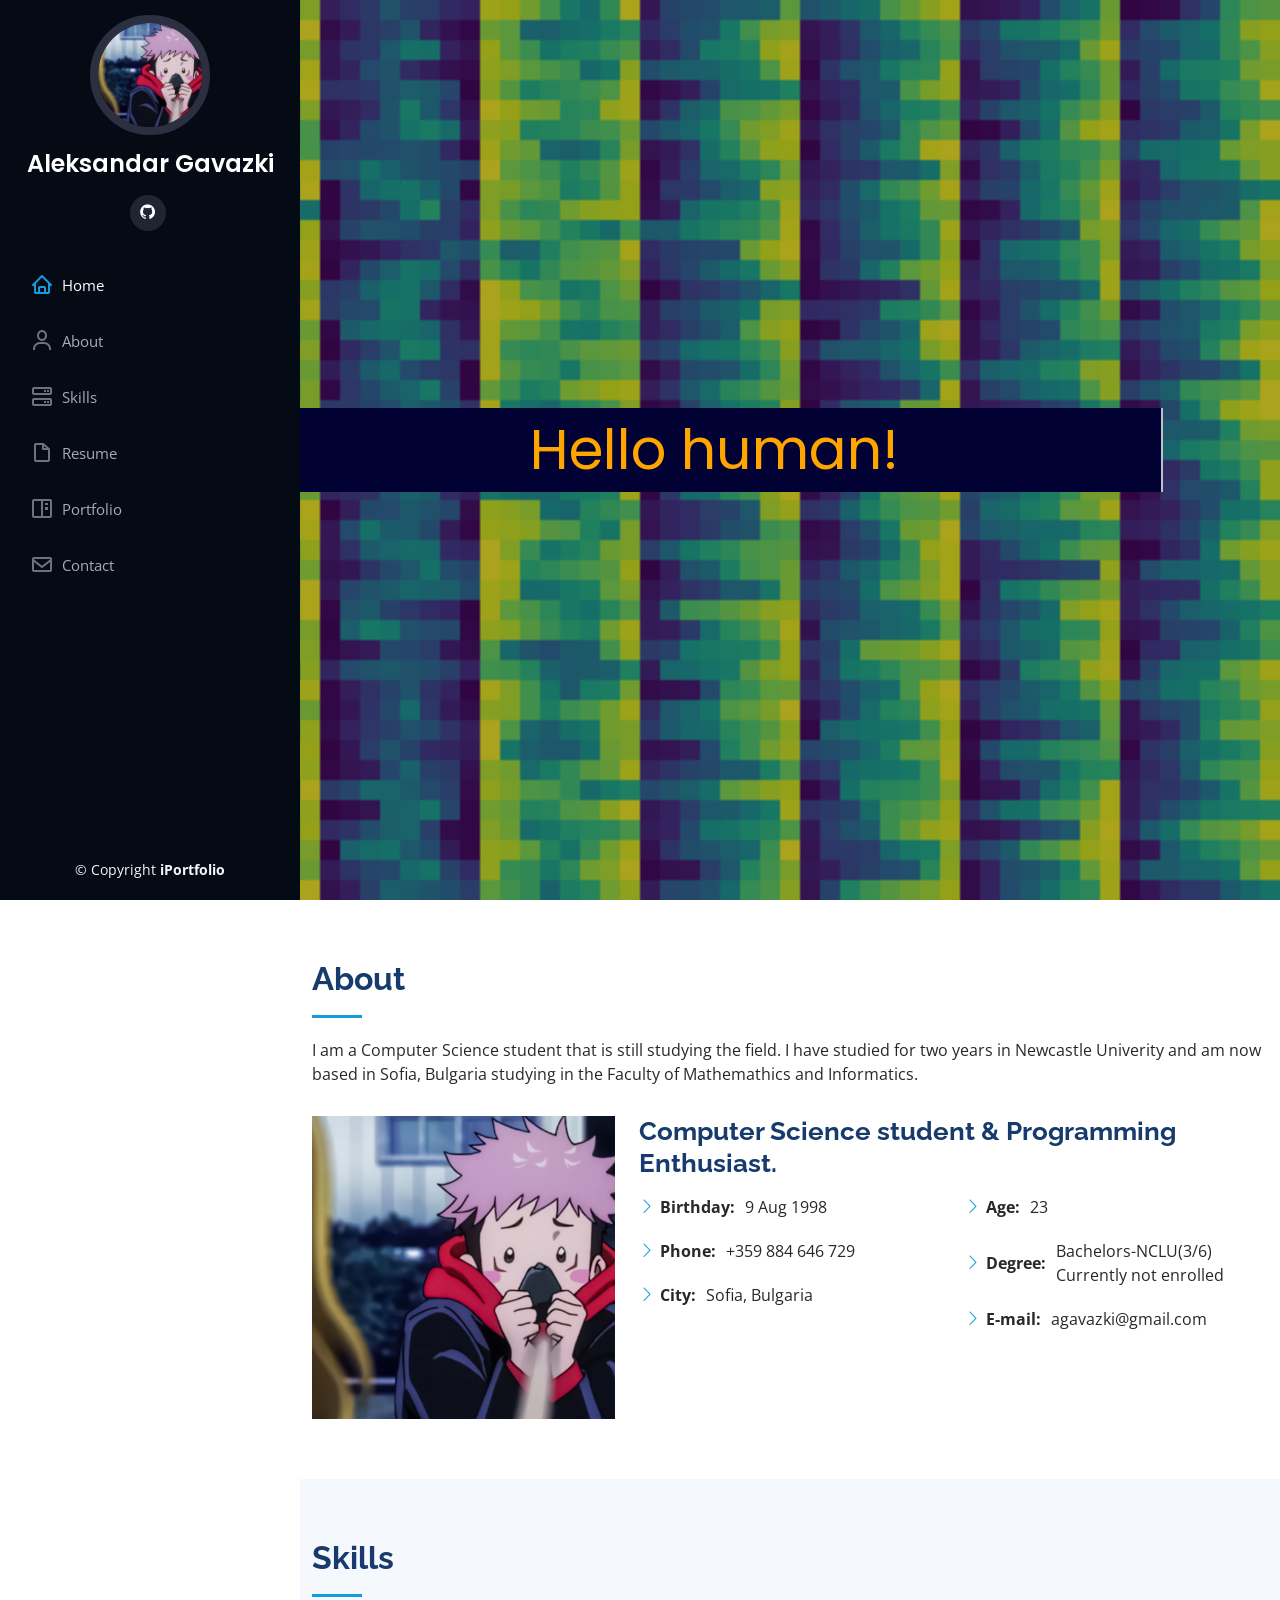
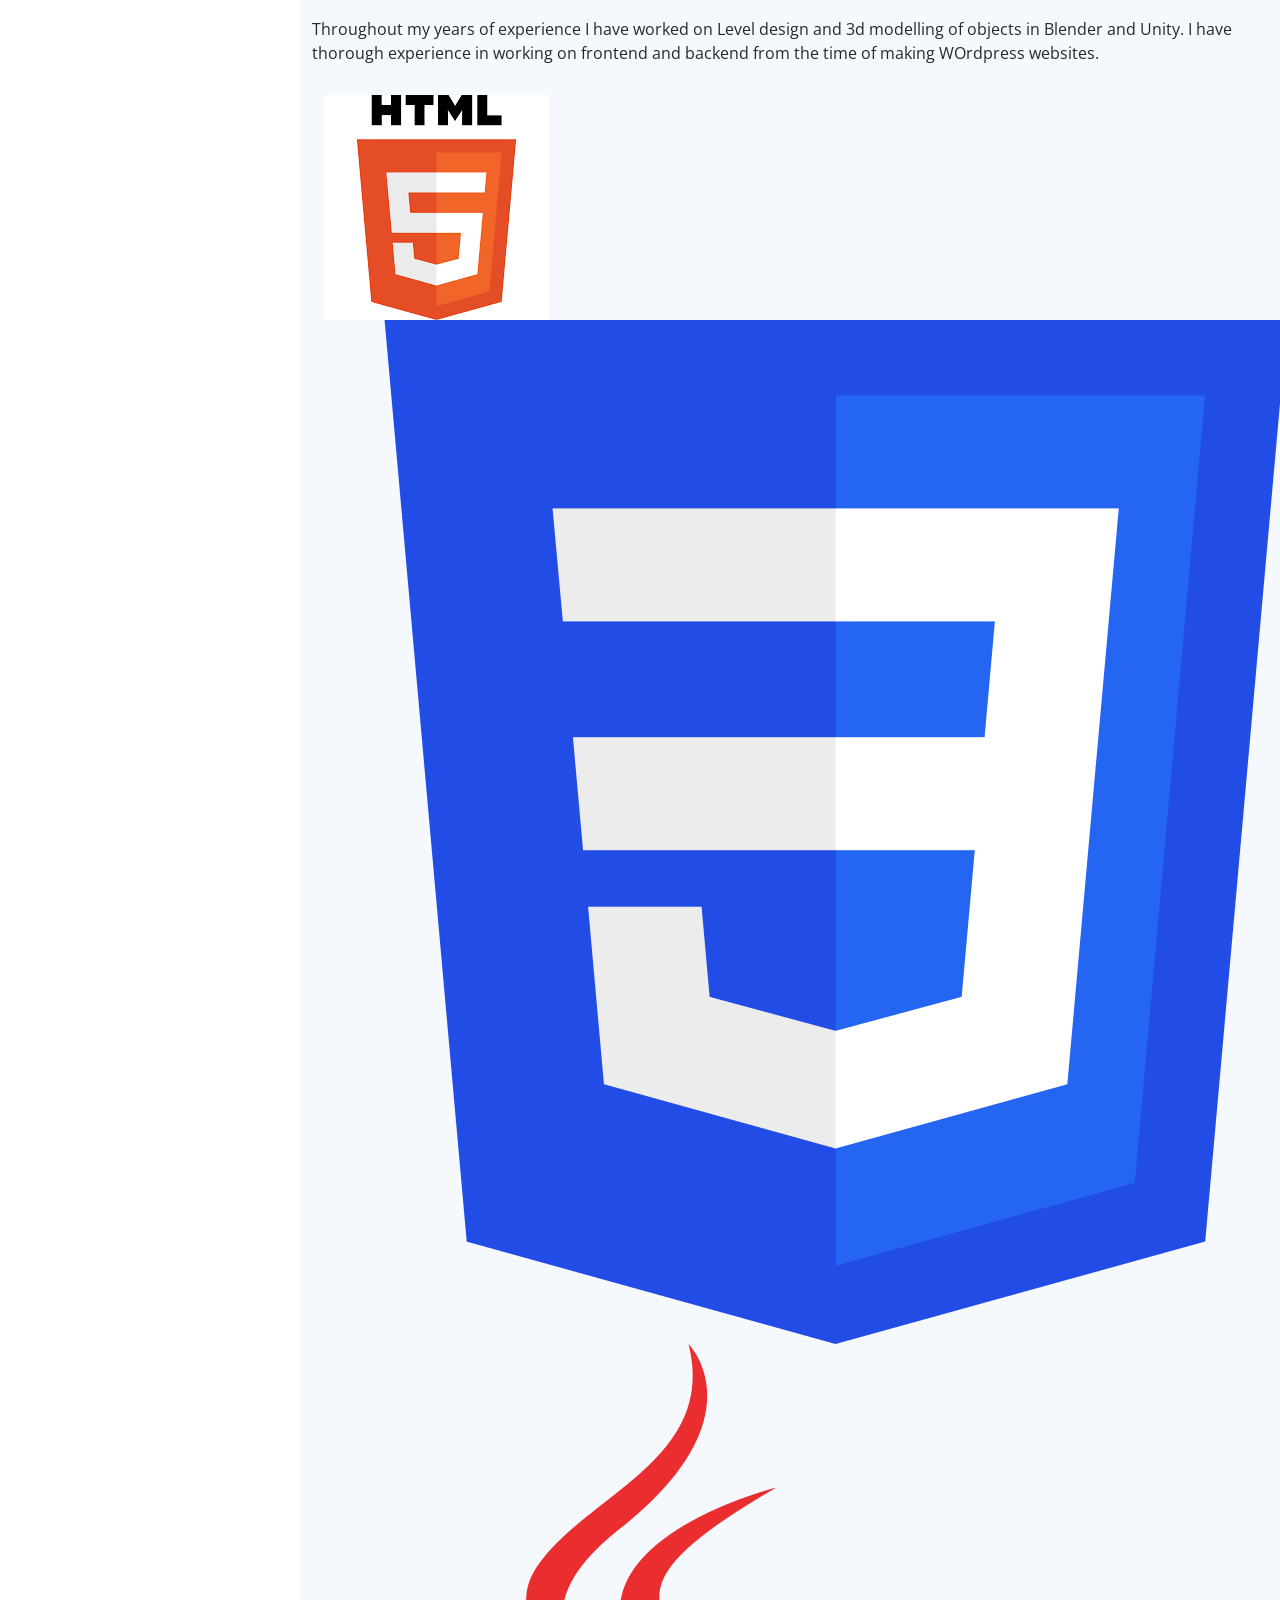
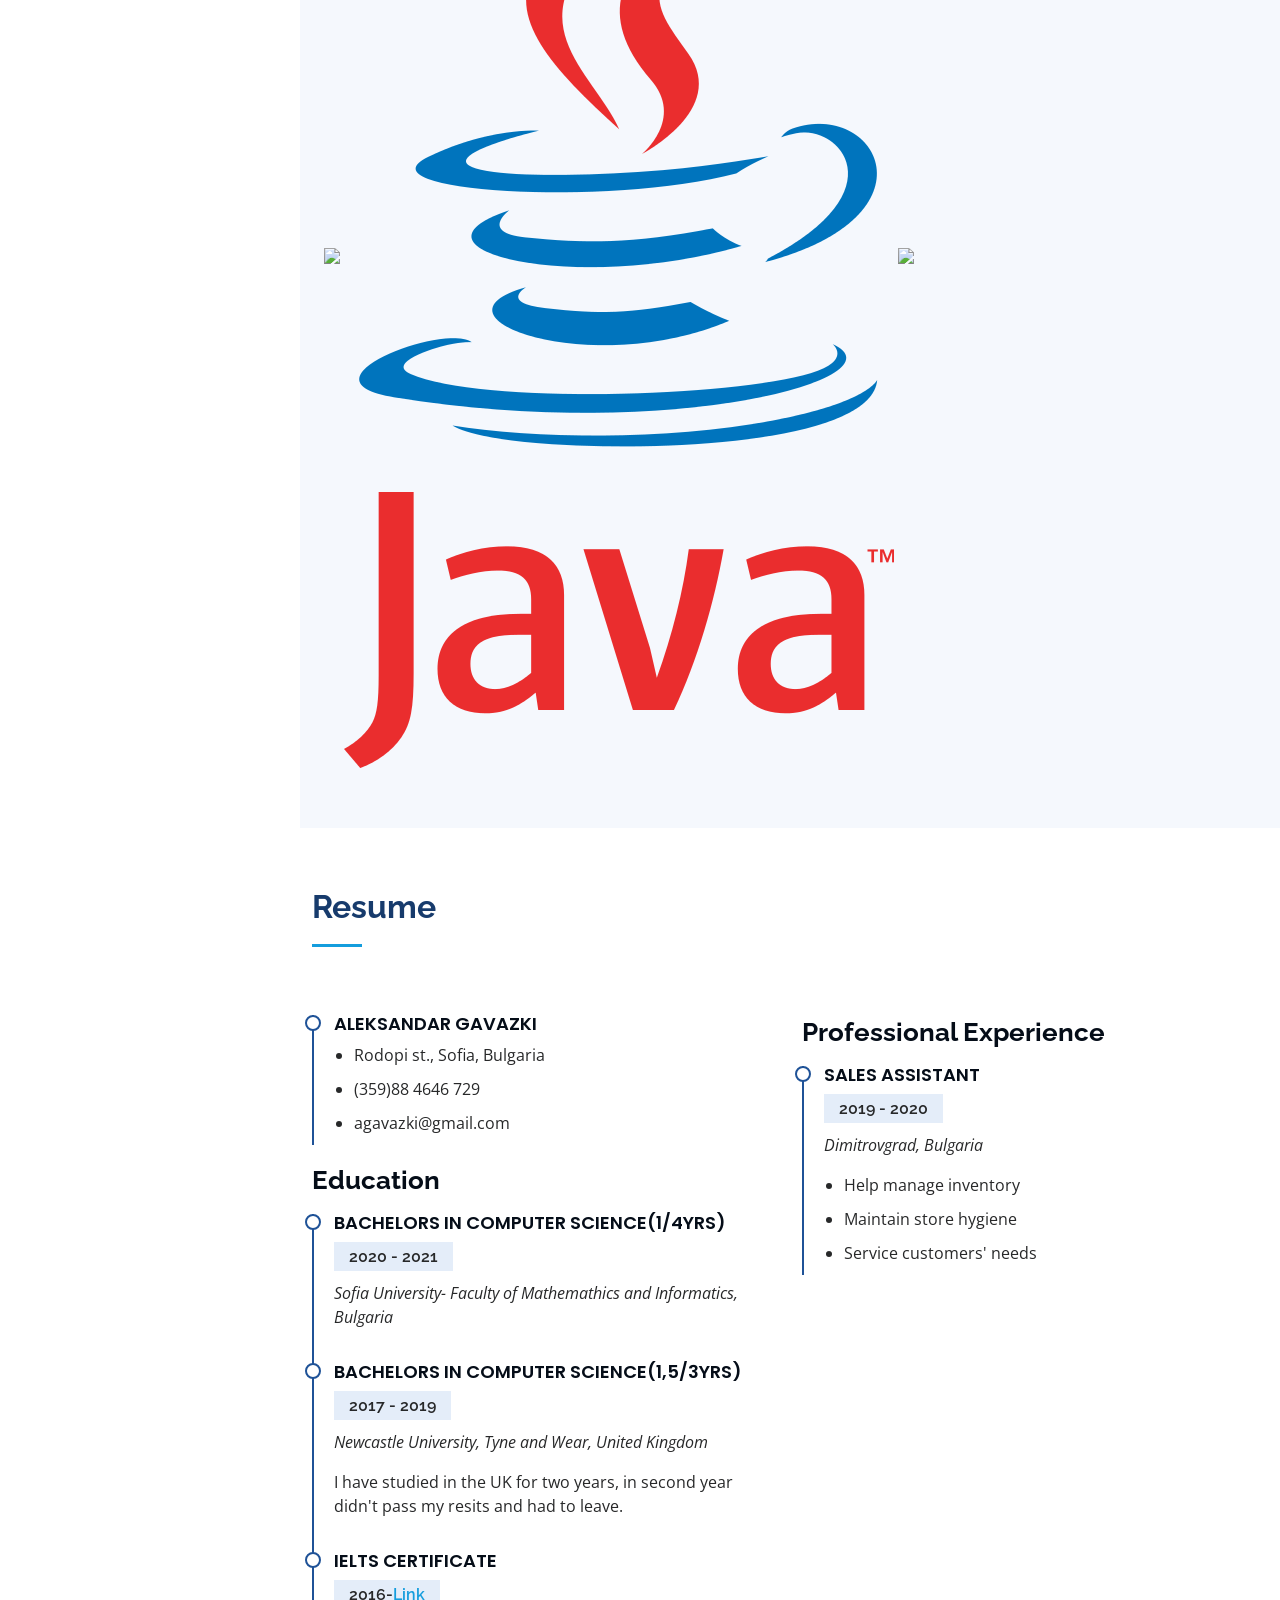
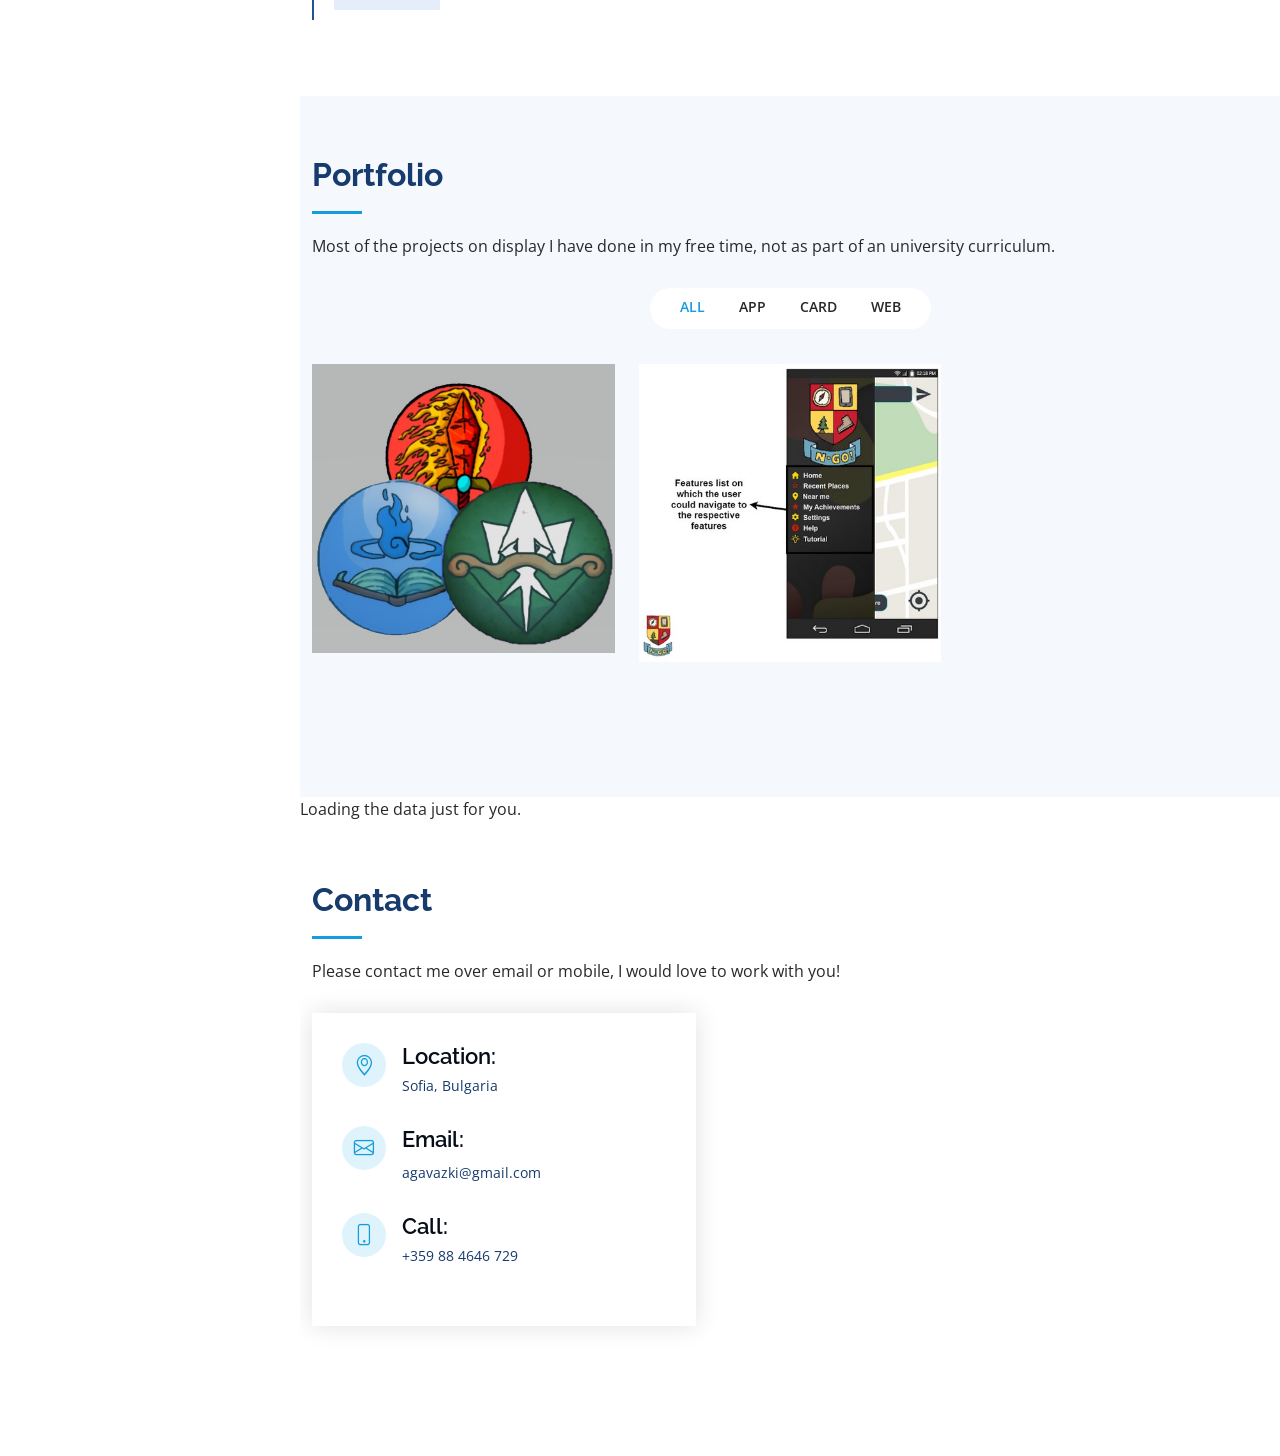
==== commit a5bb284b: "img container" ====
--- a/index.html
+++ b/index.html
@@ -129,7 +129,7 @@
             </p>
         </div>
 
-        <div class="row skills-content">
+        <div class="image container">
 
               <img src="assets\img\Skills\HTML.png">
                 <img src="assets\img\Skills\CSS.png">
--- a/assets/css/style.css
+++ b/assets/css/style.css
@@ -407,6 +407,23 @@
 /*--------------------------------------------------------------
 # Akills
 --------------------------------------------------------------*/
+
+.image-container {
+    width: 300px; /* Set the desired maximum width */
+    height: 200px; /* Set the desired maximum height */
+    overflow: hidden; /* Hide overflow to ensure images do not exceed container bounds */
+    display: flex;
+    justify-content: center;
+    align-items: center;
+    background-color: #f0f0f0; /* Optional: background color for the container */
+    border: 1px solid #ccc; /* Optional: border for the container */
+}
+
+.image-container img {
+    max-width: 100%;
+    max-height: 100%;
+    object-fit: cover; /* Cover the container maintaining aspect ratio */
+}
 .skills .progress {
   height: 60px;
   display: block;
@@ -1002,6 +1019,7 @@
   }
 }
 
+
 /*--------------------------------------------------------------
 # Breadcrumbs
 --------------------------------------------------------------*/
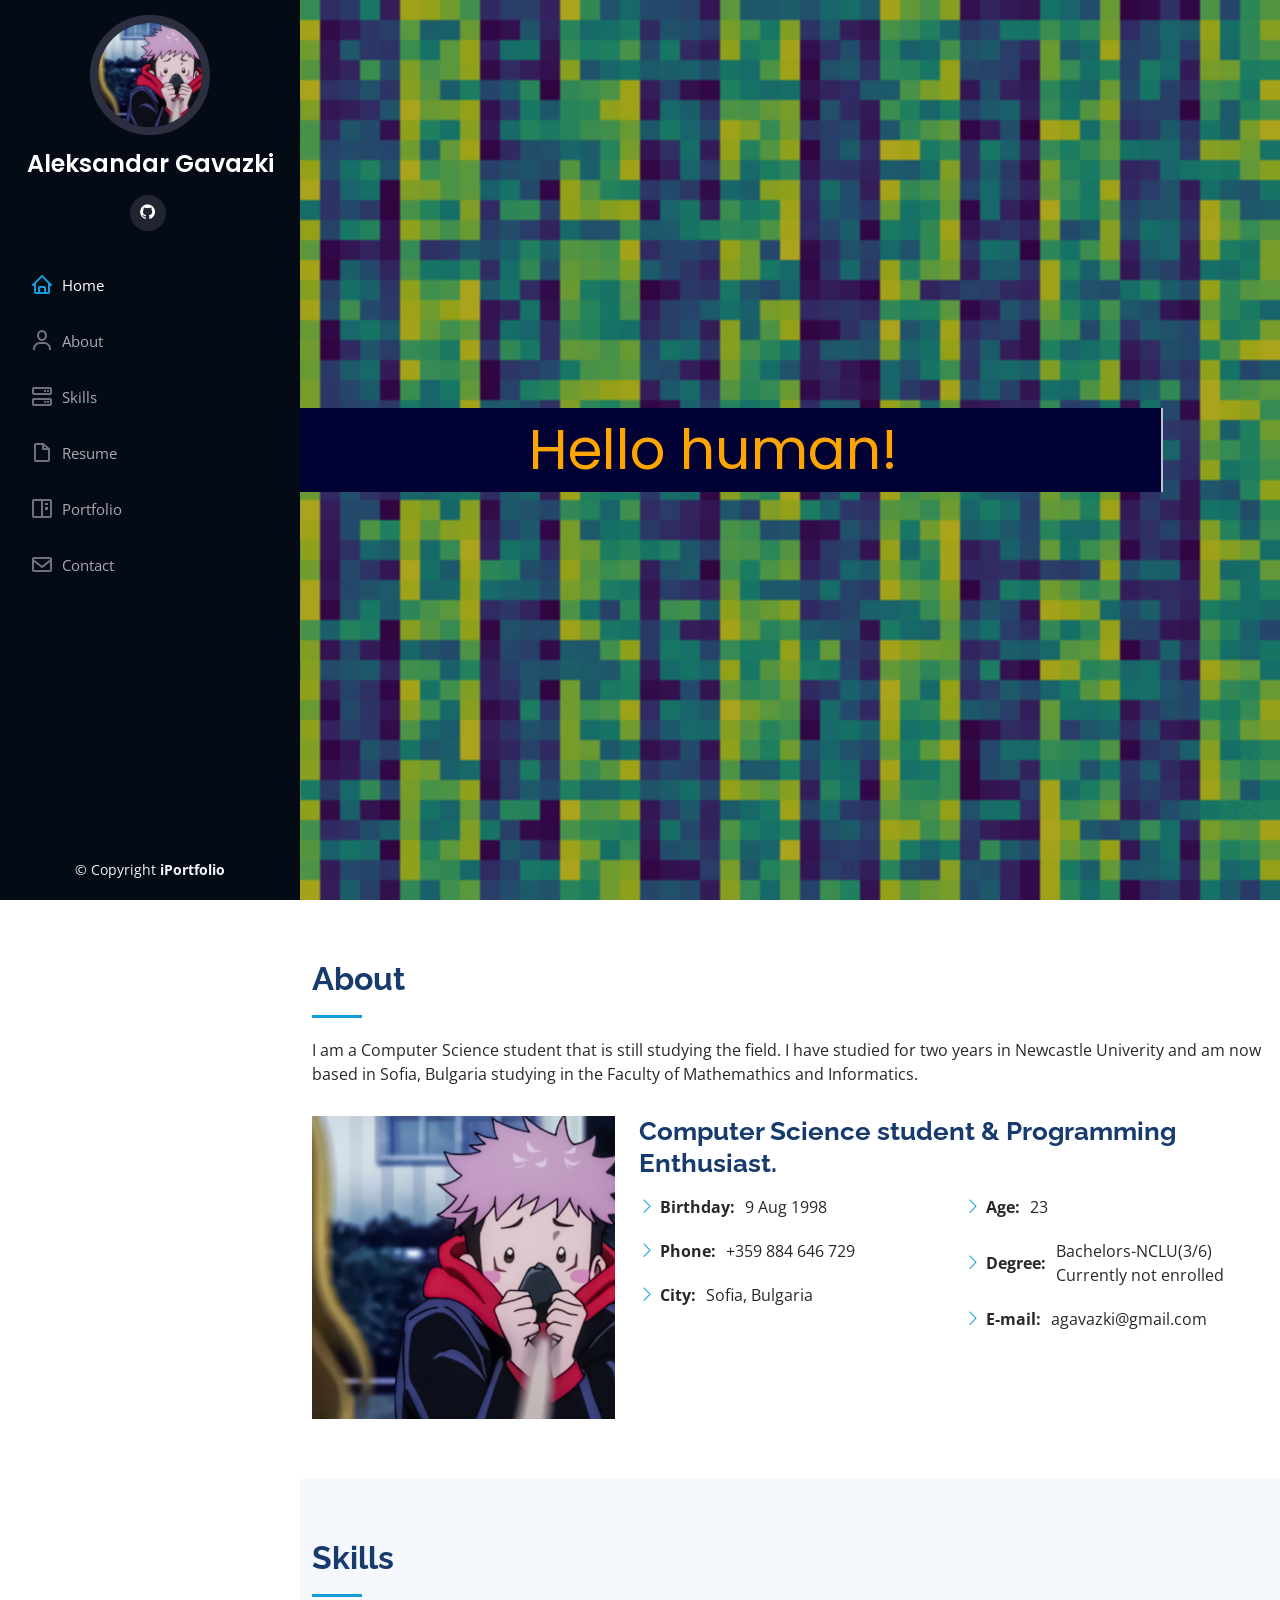
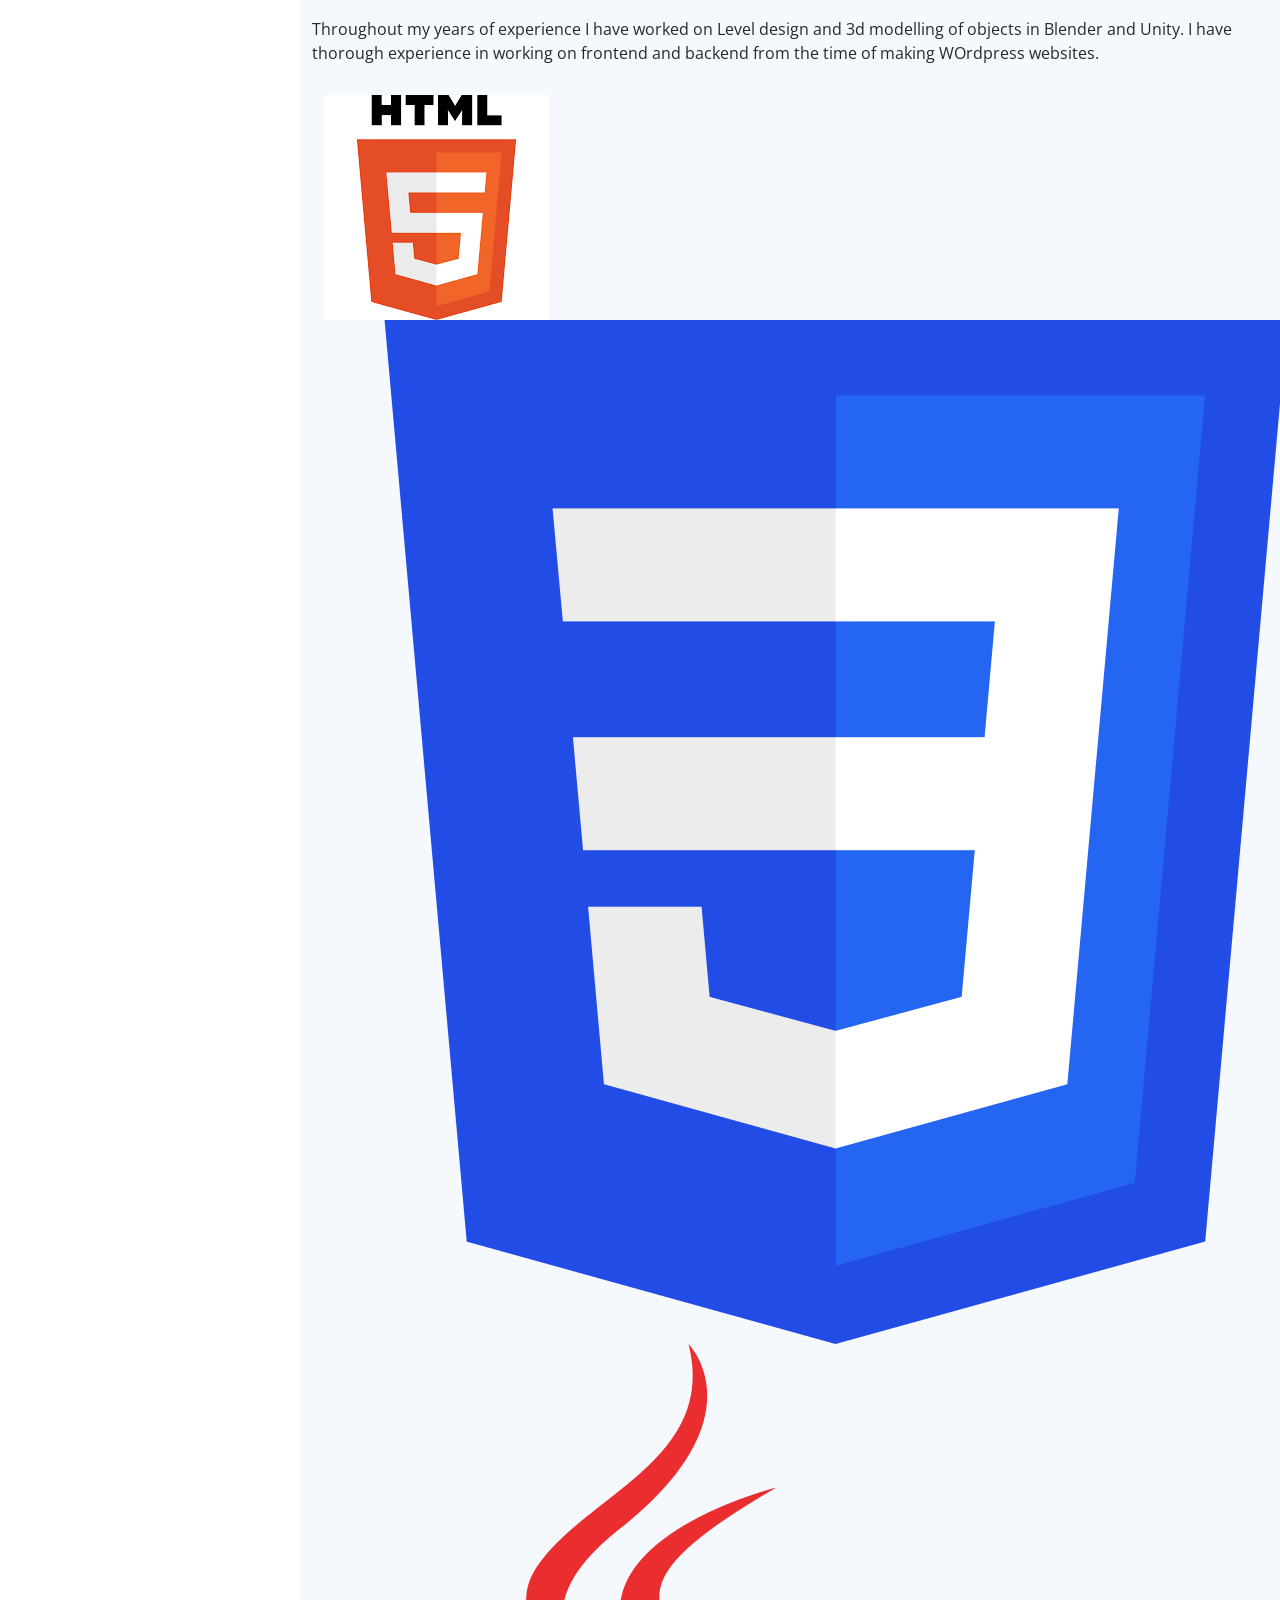
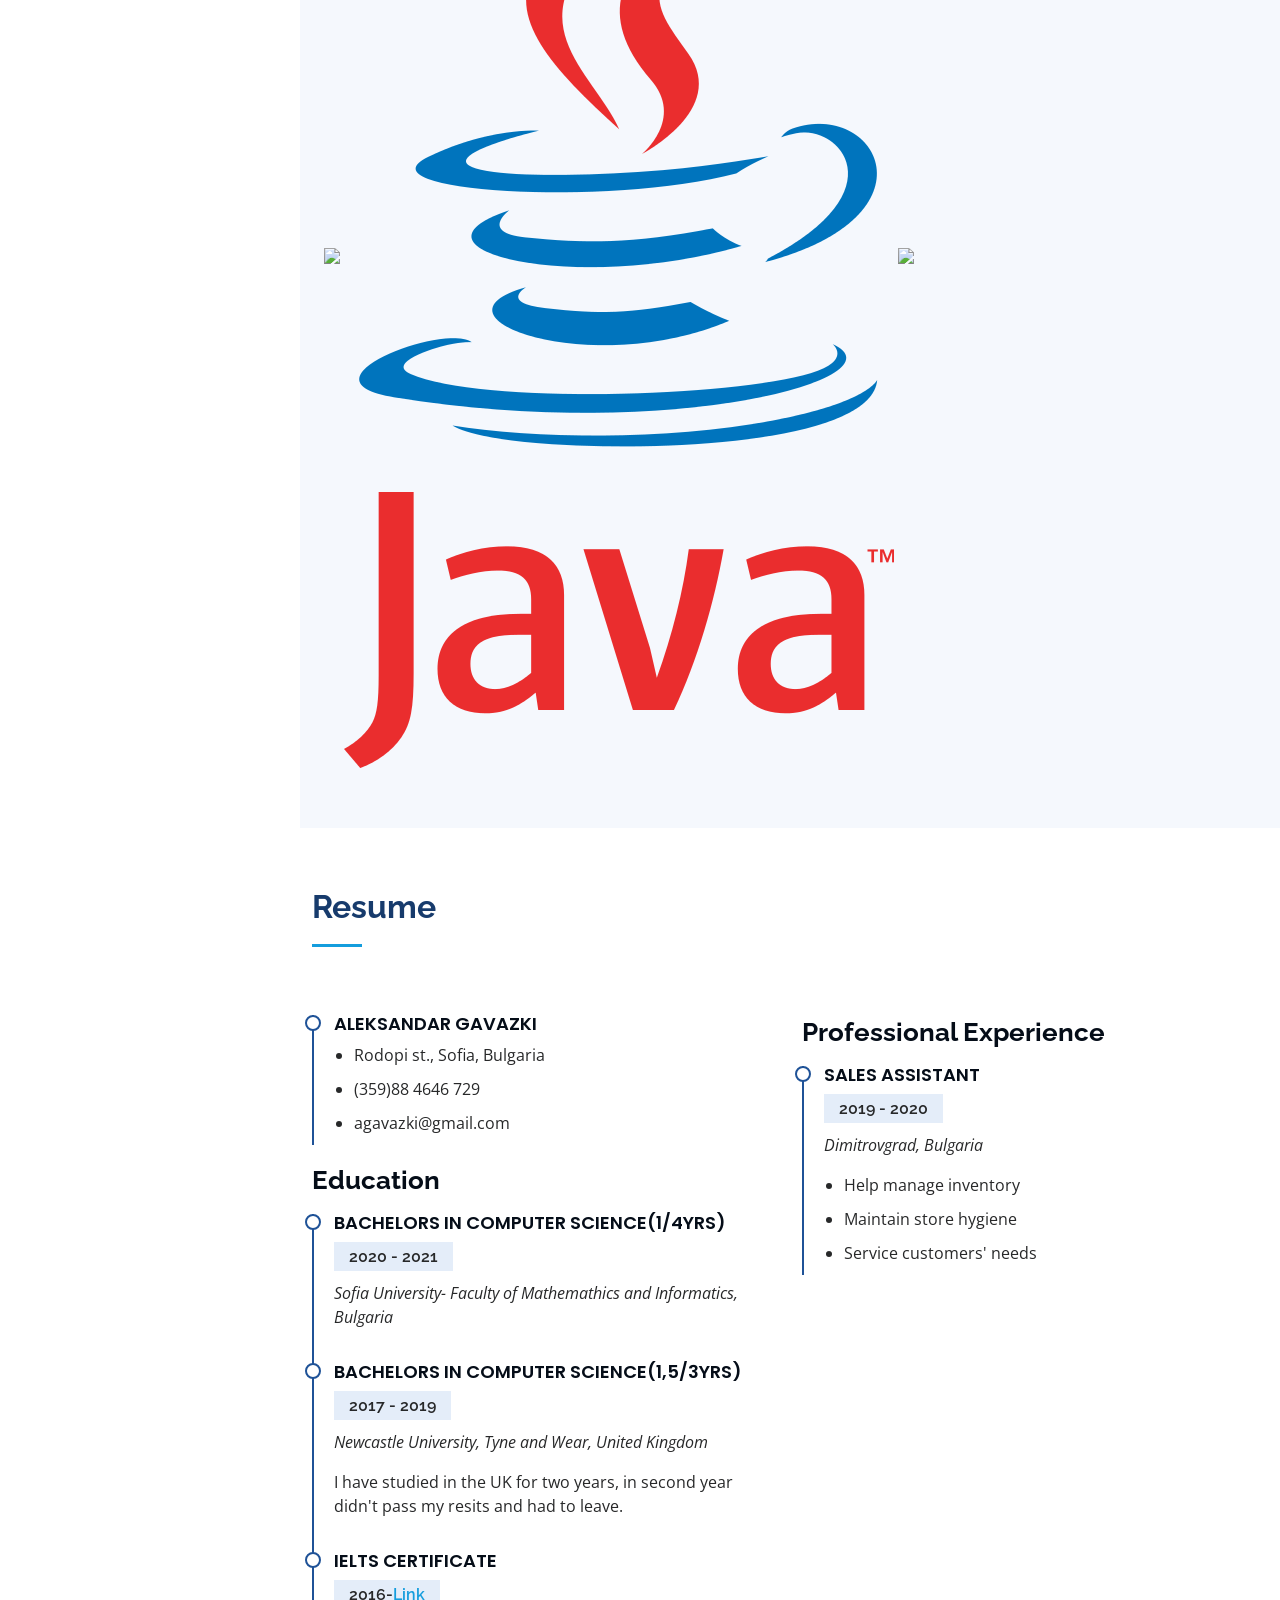
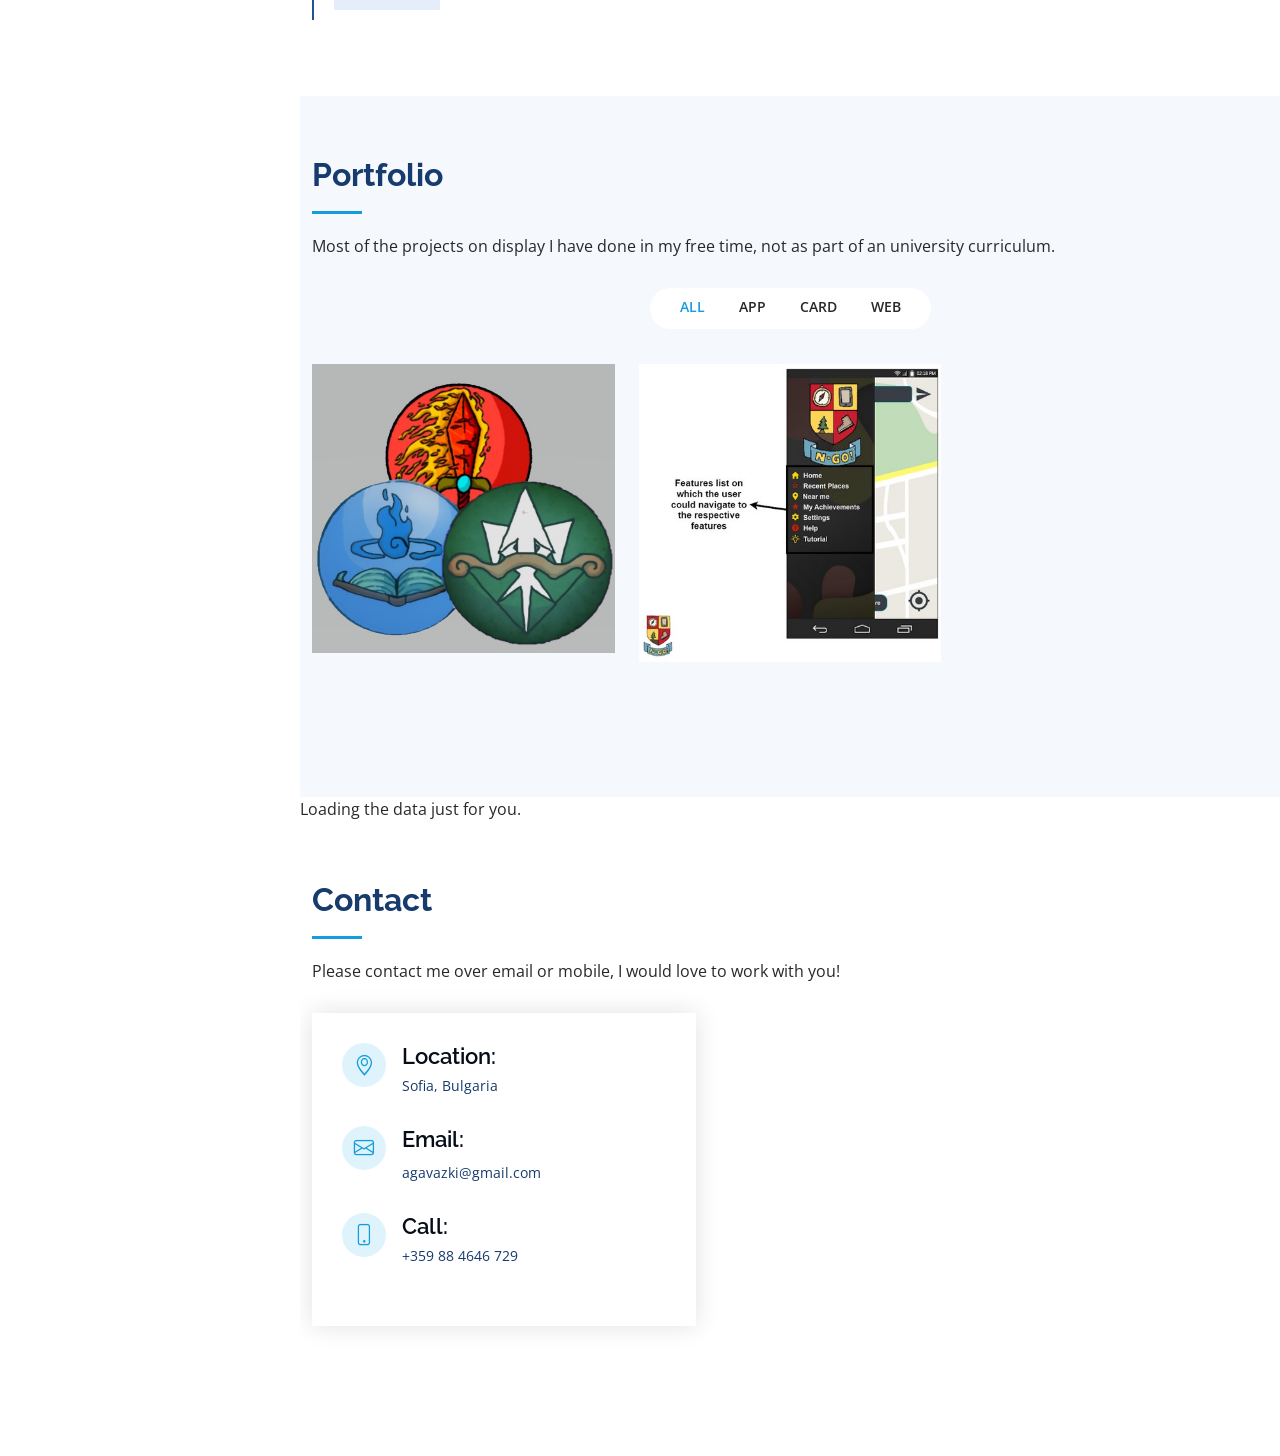
==== commit 241d1e03: "d" ====
--- a/index.html
+++ b/index.html
@@ -143,7 +143,6 @@
 
         </div>
 
-      </div>
     </section><!-- End Skills Section -->
 
     <!-- ======= Resume Section ======= -->
--- a/assets/css/style.css
+++ b/assets/css/style.css
@@ -409,8 +409,8 @@
 --------------------------------------------------------------*/
 
 .image-container {
-    width: 300px; /* Set the desired maximum width */
-    height: 200px; /* Set the desired maximum height */
+    width: 200; /* Set the desired maximum width */
+    height: 150; /* Set the desired maximum height */
     overflow: hidden; /* Hide overflow to ensure images do not exceed container bounds */
     display: flex;
     justify-content: center;
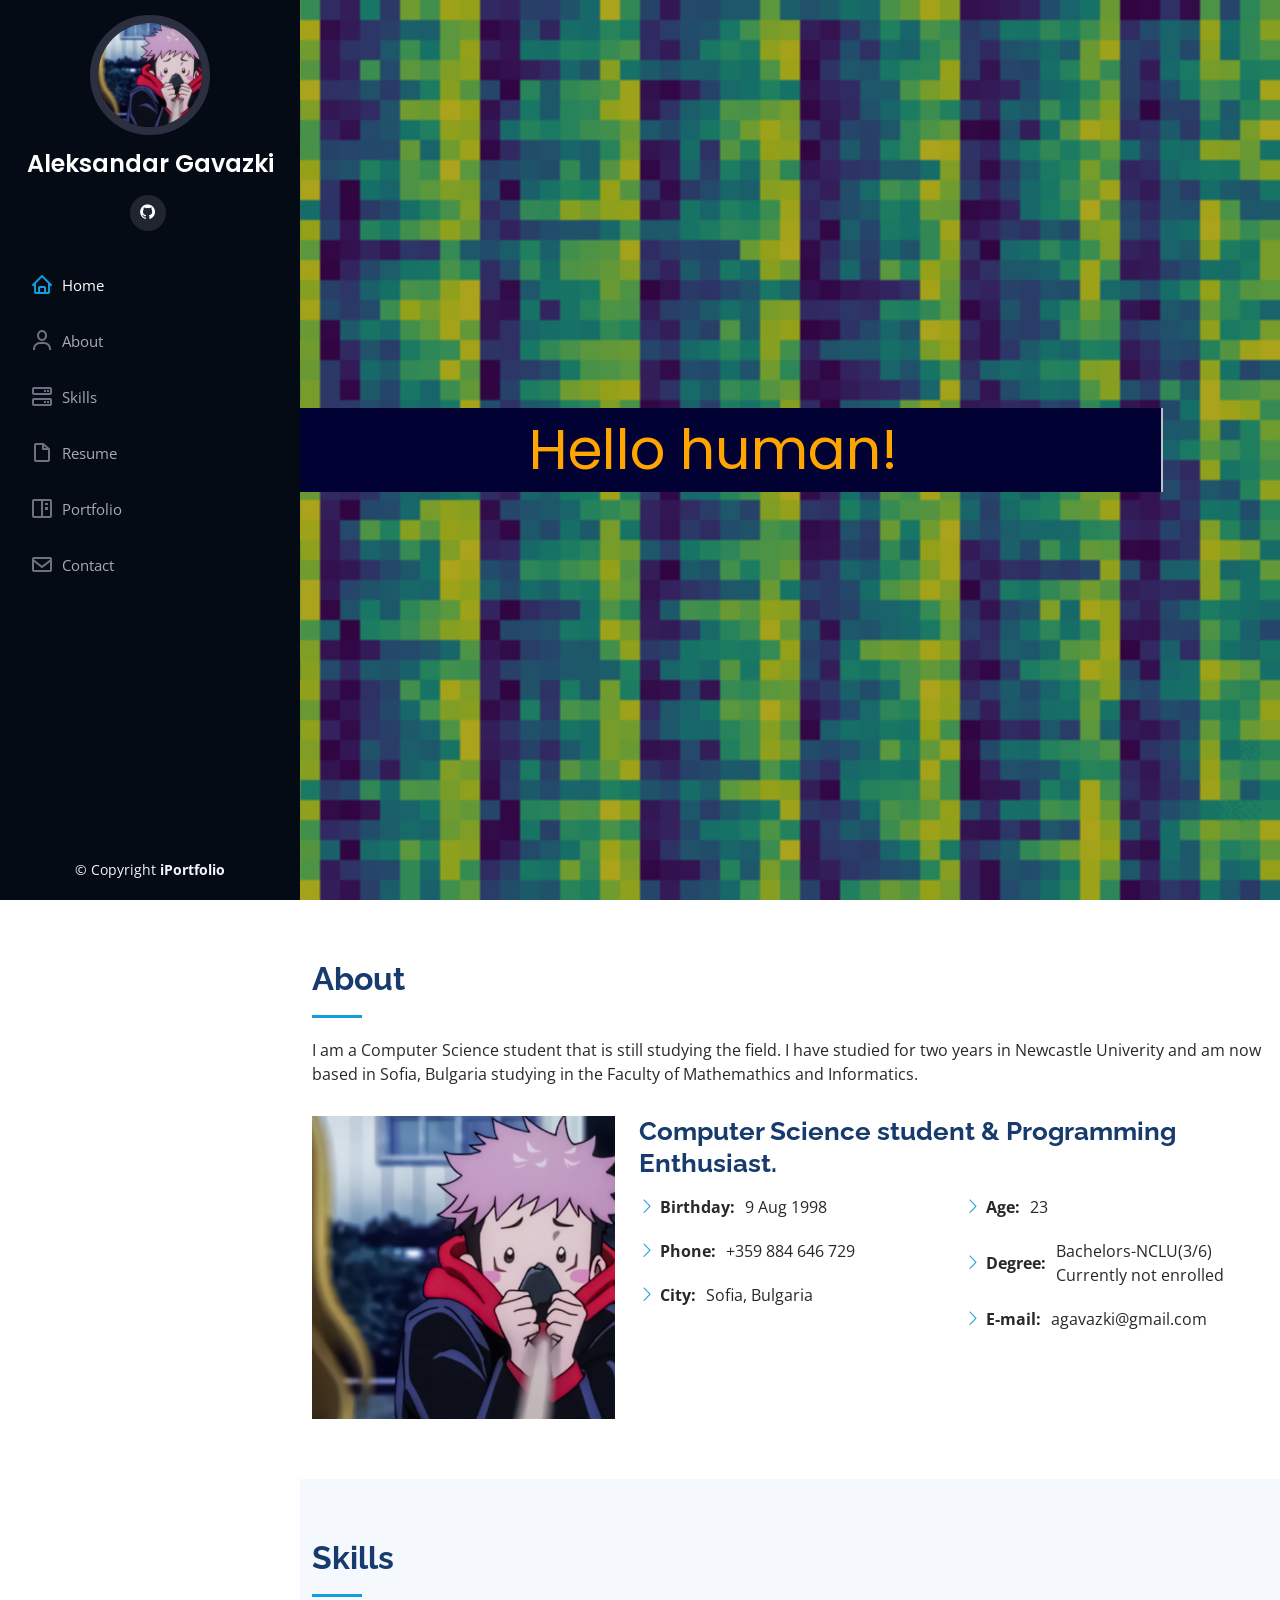
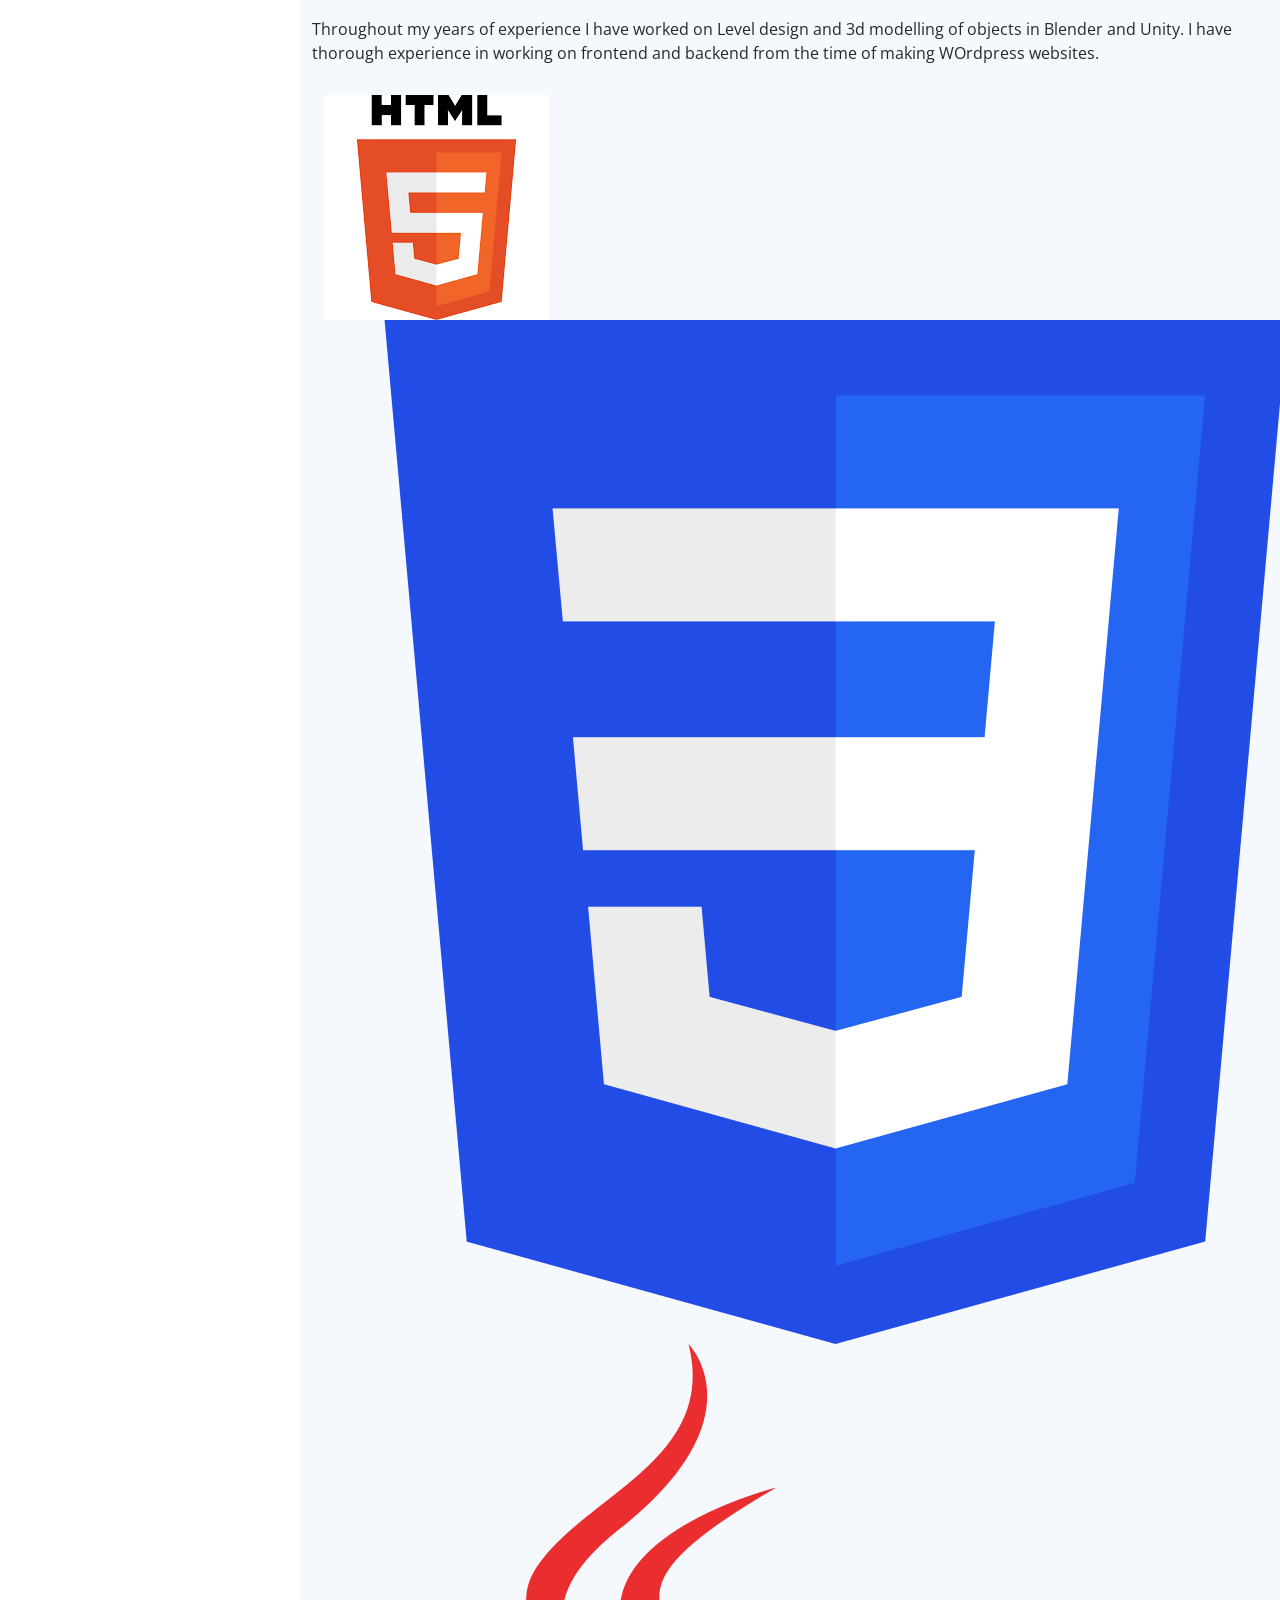
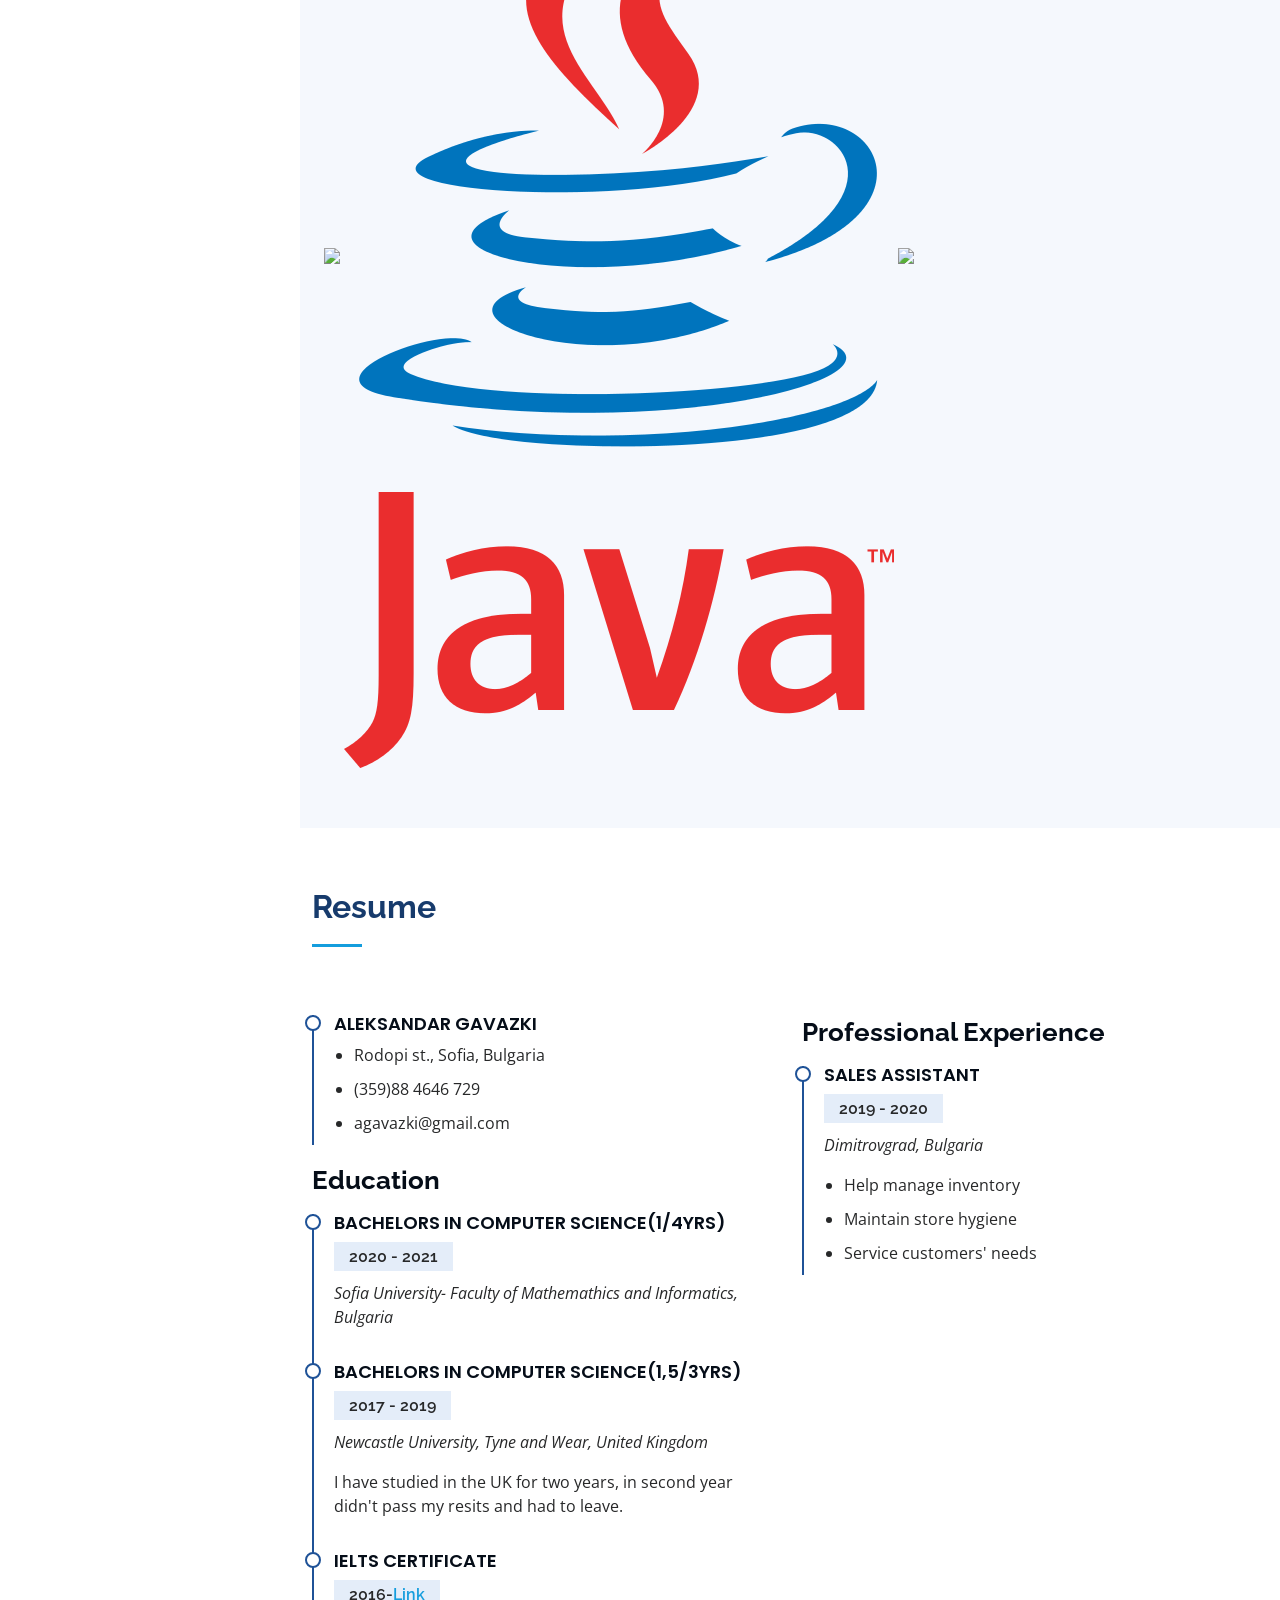
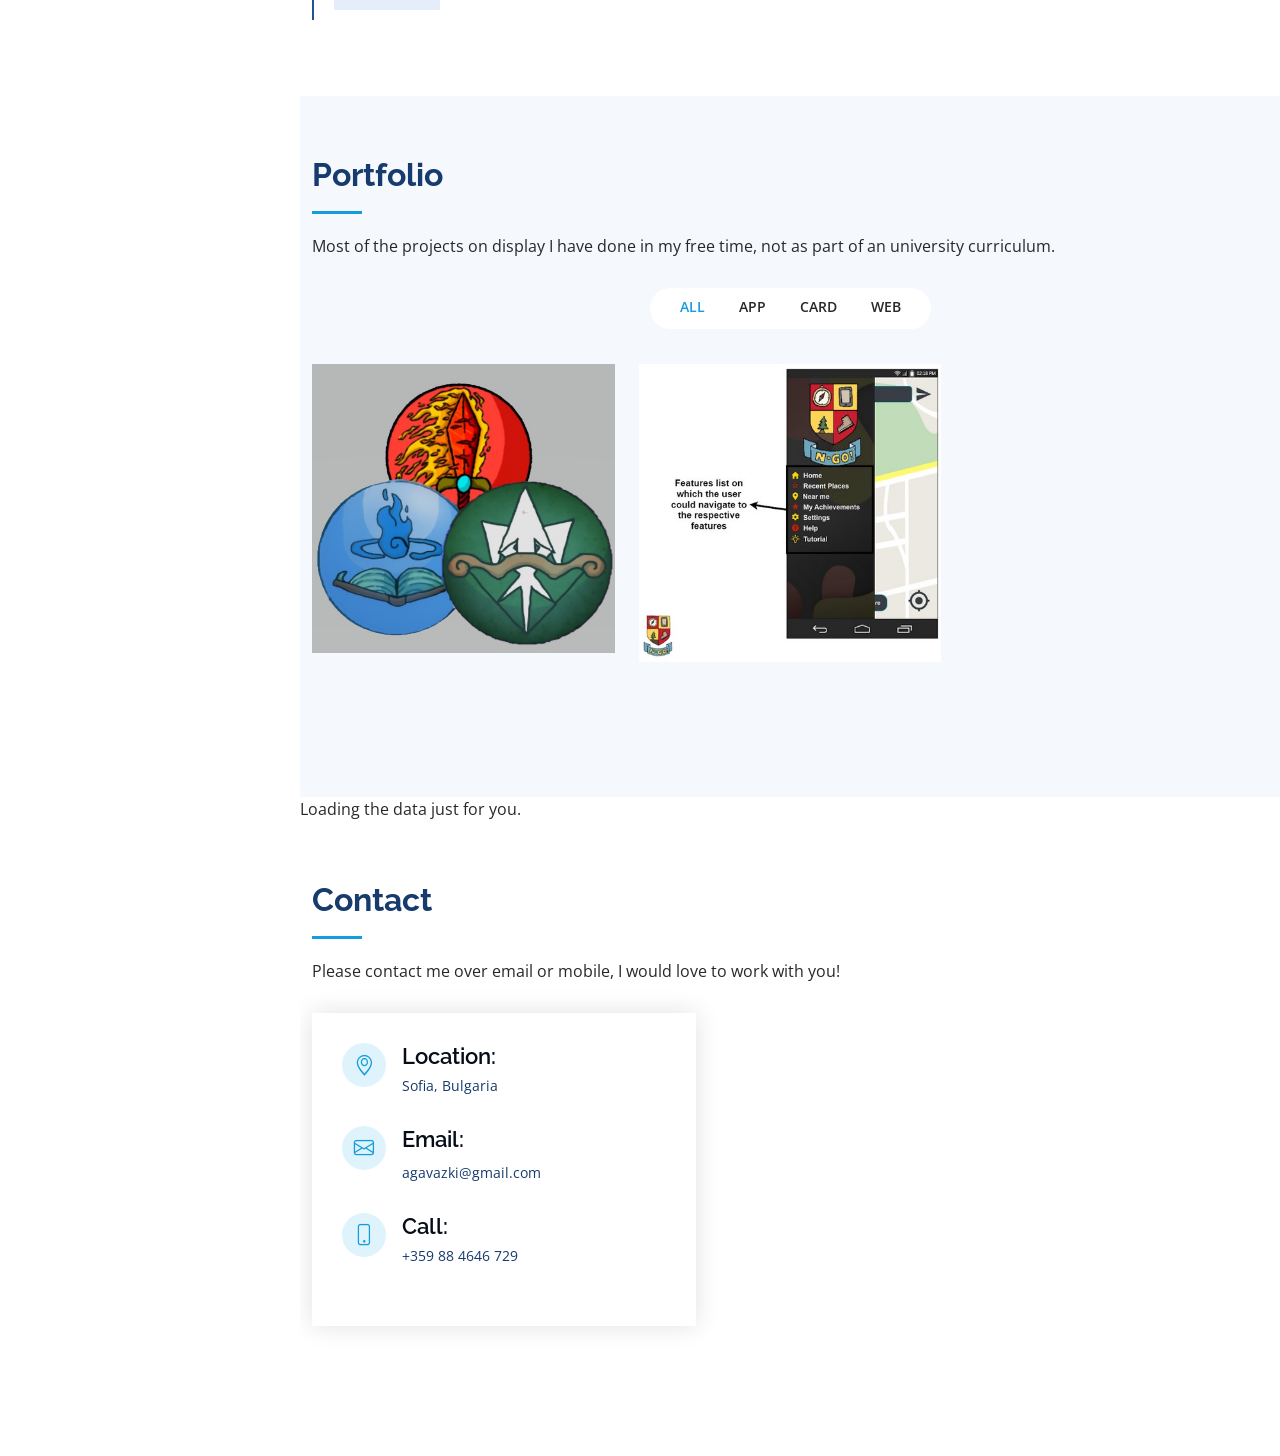
==== commit b31c2a95: "f" ====
--- a/index.html
+++ b/index.html
@@ -142,7 +142,6 @@
 
 
         </div>
-
     </section><!-- End Skills Section -->
 
     <!-- ======= Resume Section ======= -->
--- a/assets/css/style.css
+++ b/assets/css/style.css
@@ -409,20 +409,19 @@
 --------------------------------------------------------------*/
 
 .image-container {
-    width: 200; /* Set the desired maximum width */
-    height: 150; /* Set the desired maximum height */
-    overflow: hidden; /* Hide overflow to ensure images do not exceed container bounds */
     display: flex;
-    justify-content: center;
-    align-items: center;
+    flex-wrap: wrap; /* Allow images to wrap to the next line */
+    gap: 10px; /* Space between images */
     background-color: #f0f0f0; /* Optional: background color for the container */
     border: 1px solid #ccc; /* Optional: border for the container */
+    padding: 10px; /* Optional: padding for the container */
 }
 
 .image-container img {
-    max-width: 100%;
-    max-height: 100%;
+    max-width: 100px; /* Set the desired maximum width for each image */
+    max-height: 100px; /* Set the desired maximum height for each image */
     object-fit: cover; /* Cover the container maintaining aspect ratio */
+    flex: 1 1 auto; /* Allow images to grow and shrink as needed */
 }
 .skills .progress {
   height: 60px;
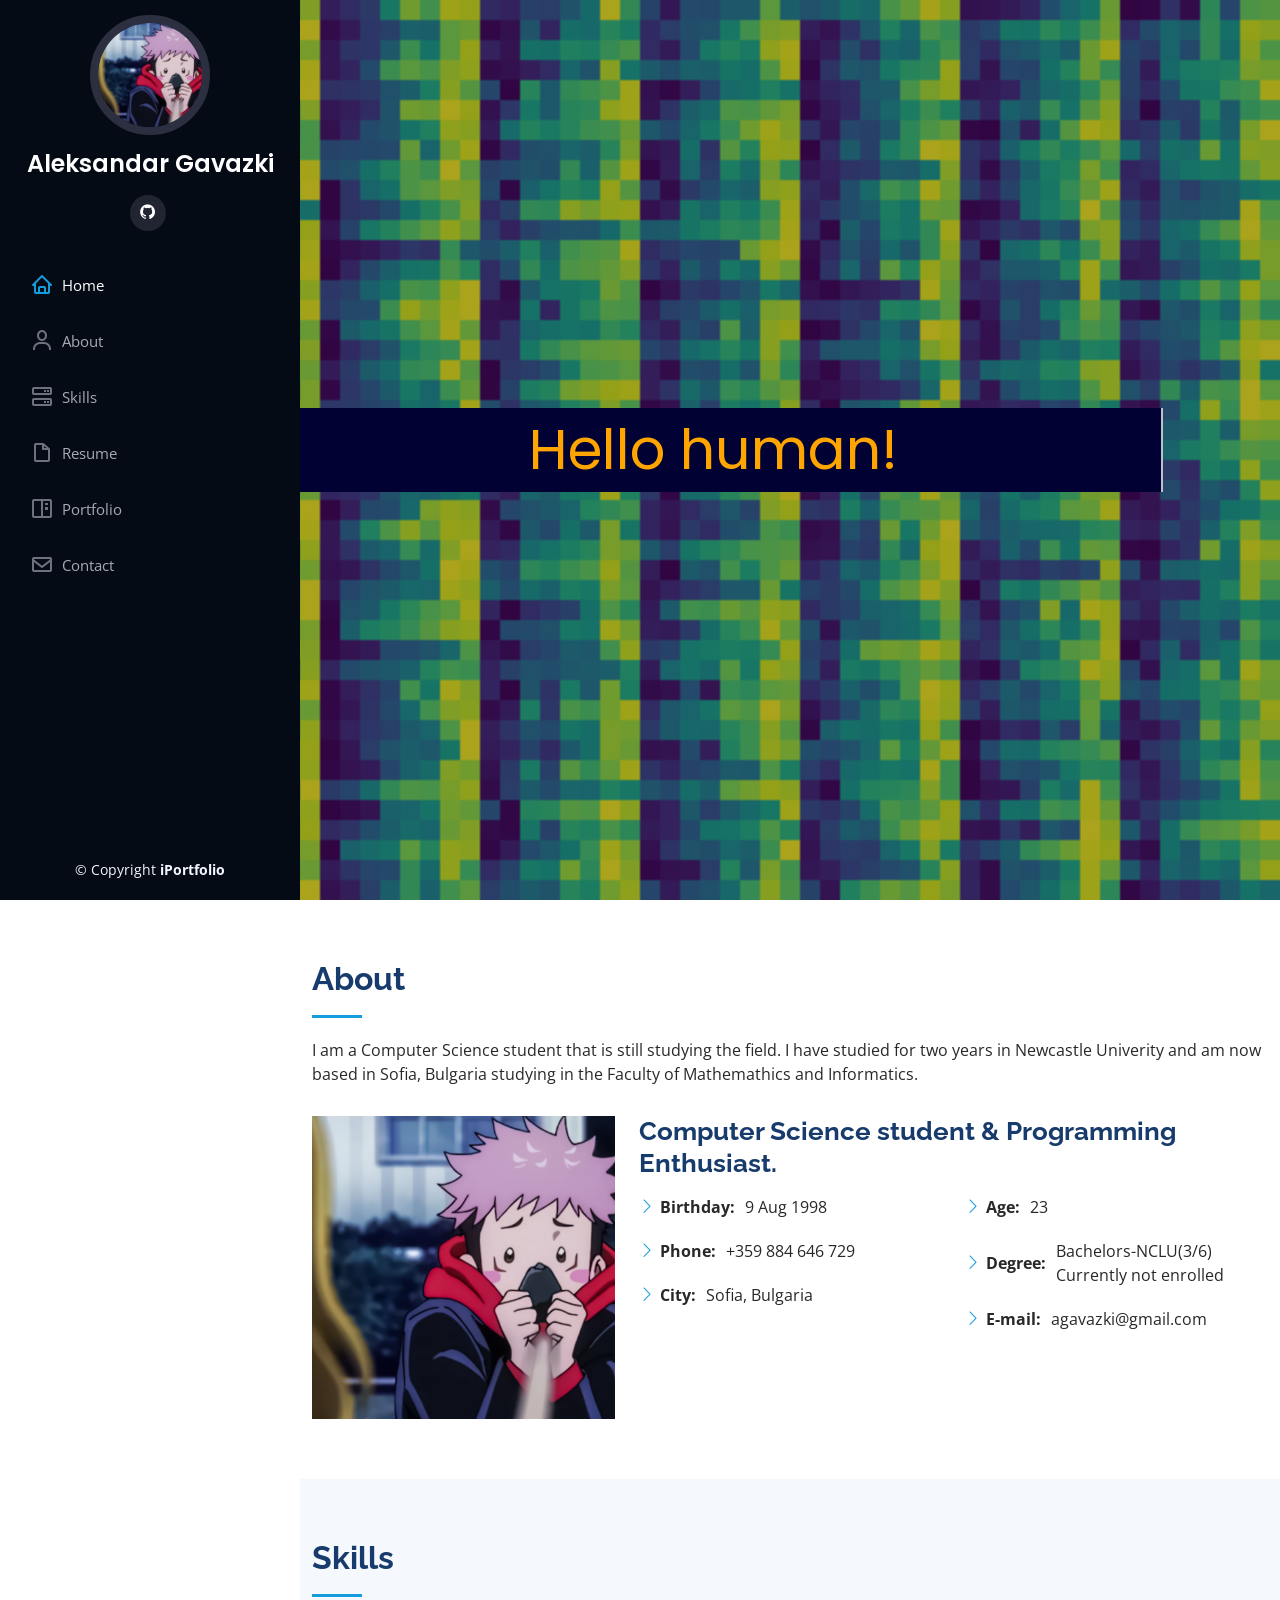
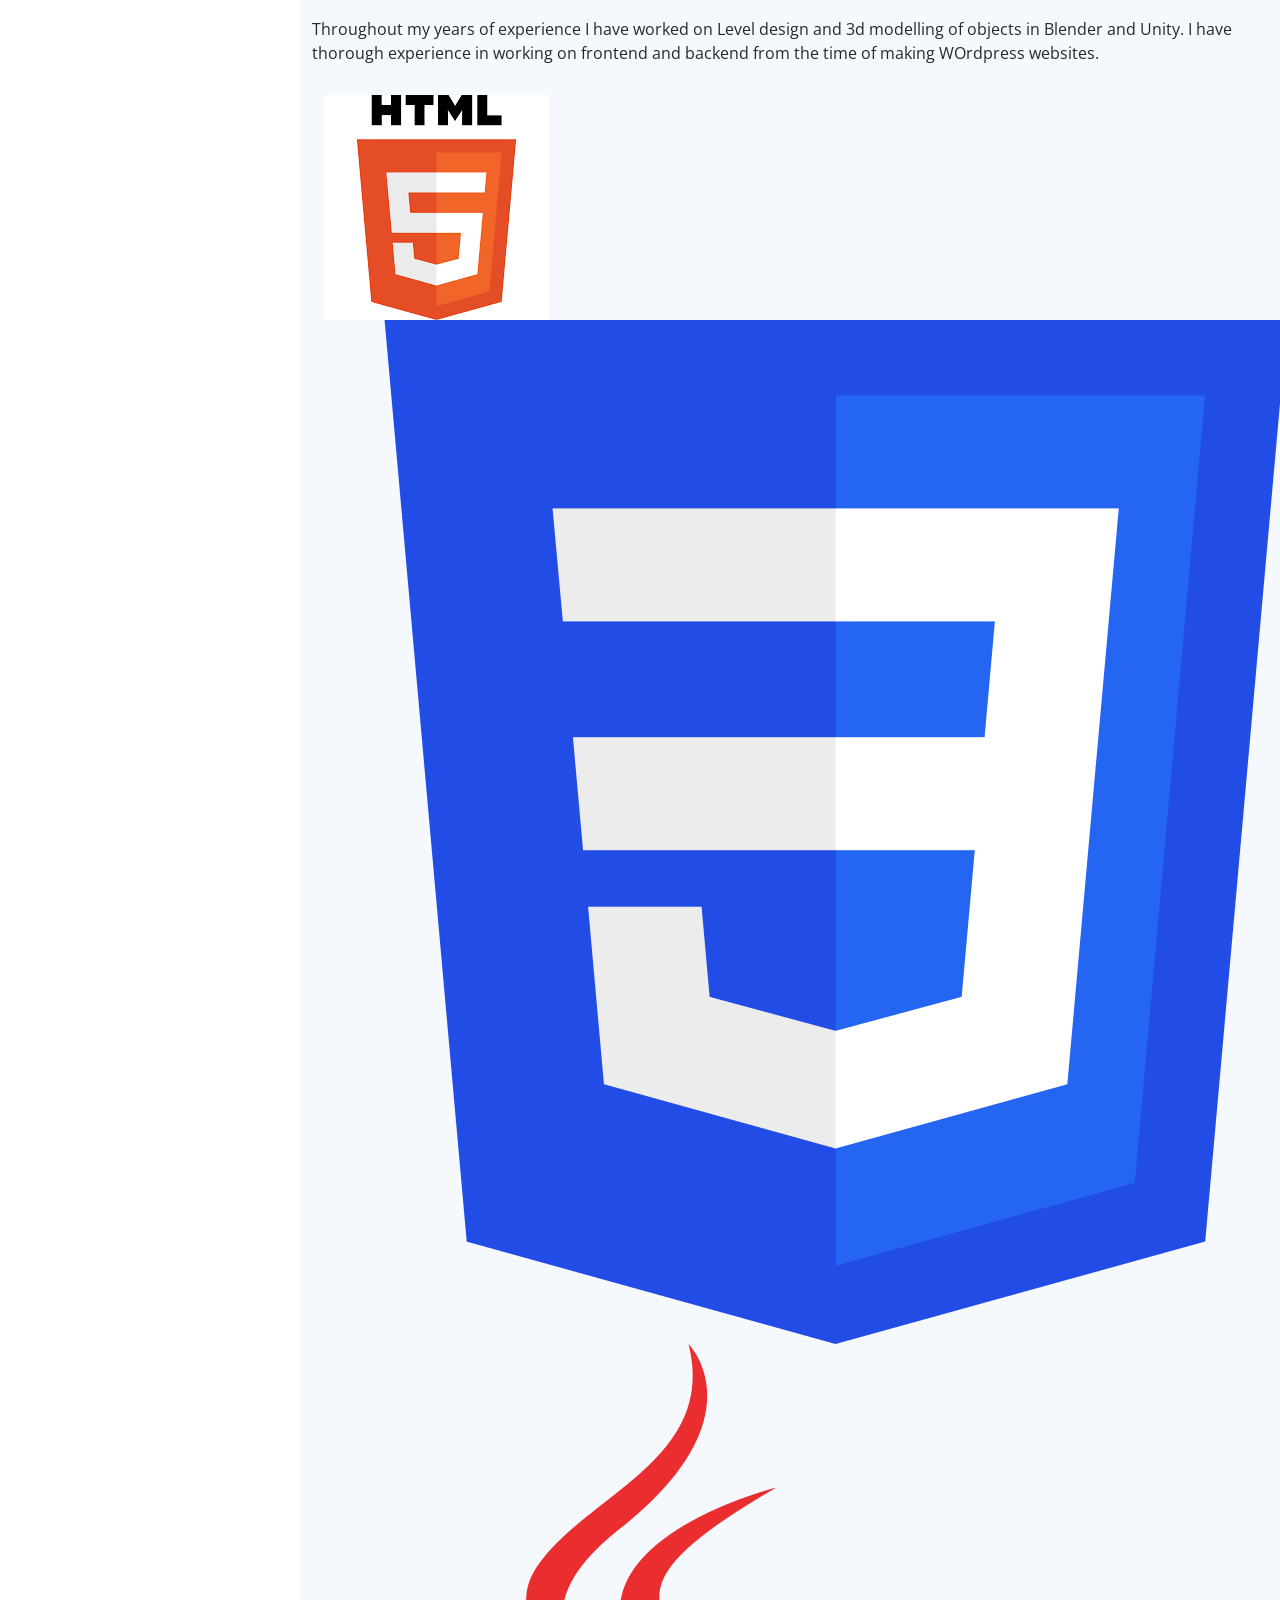
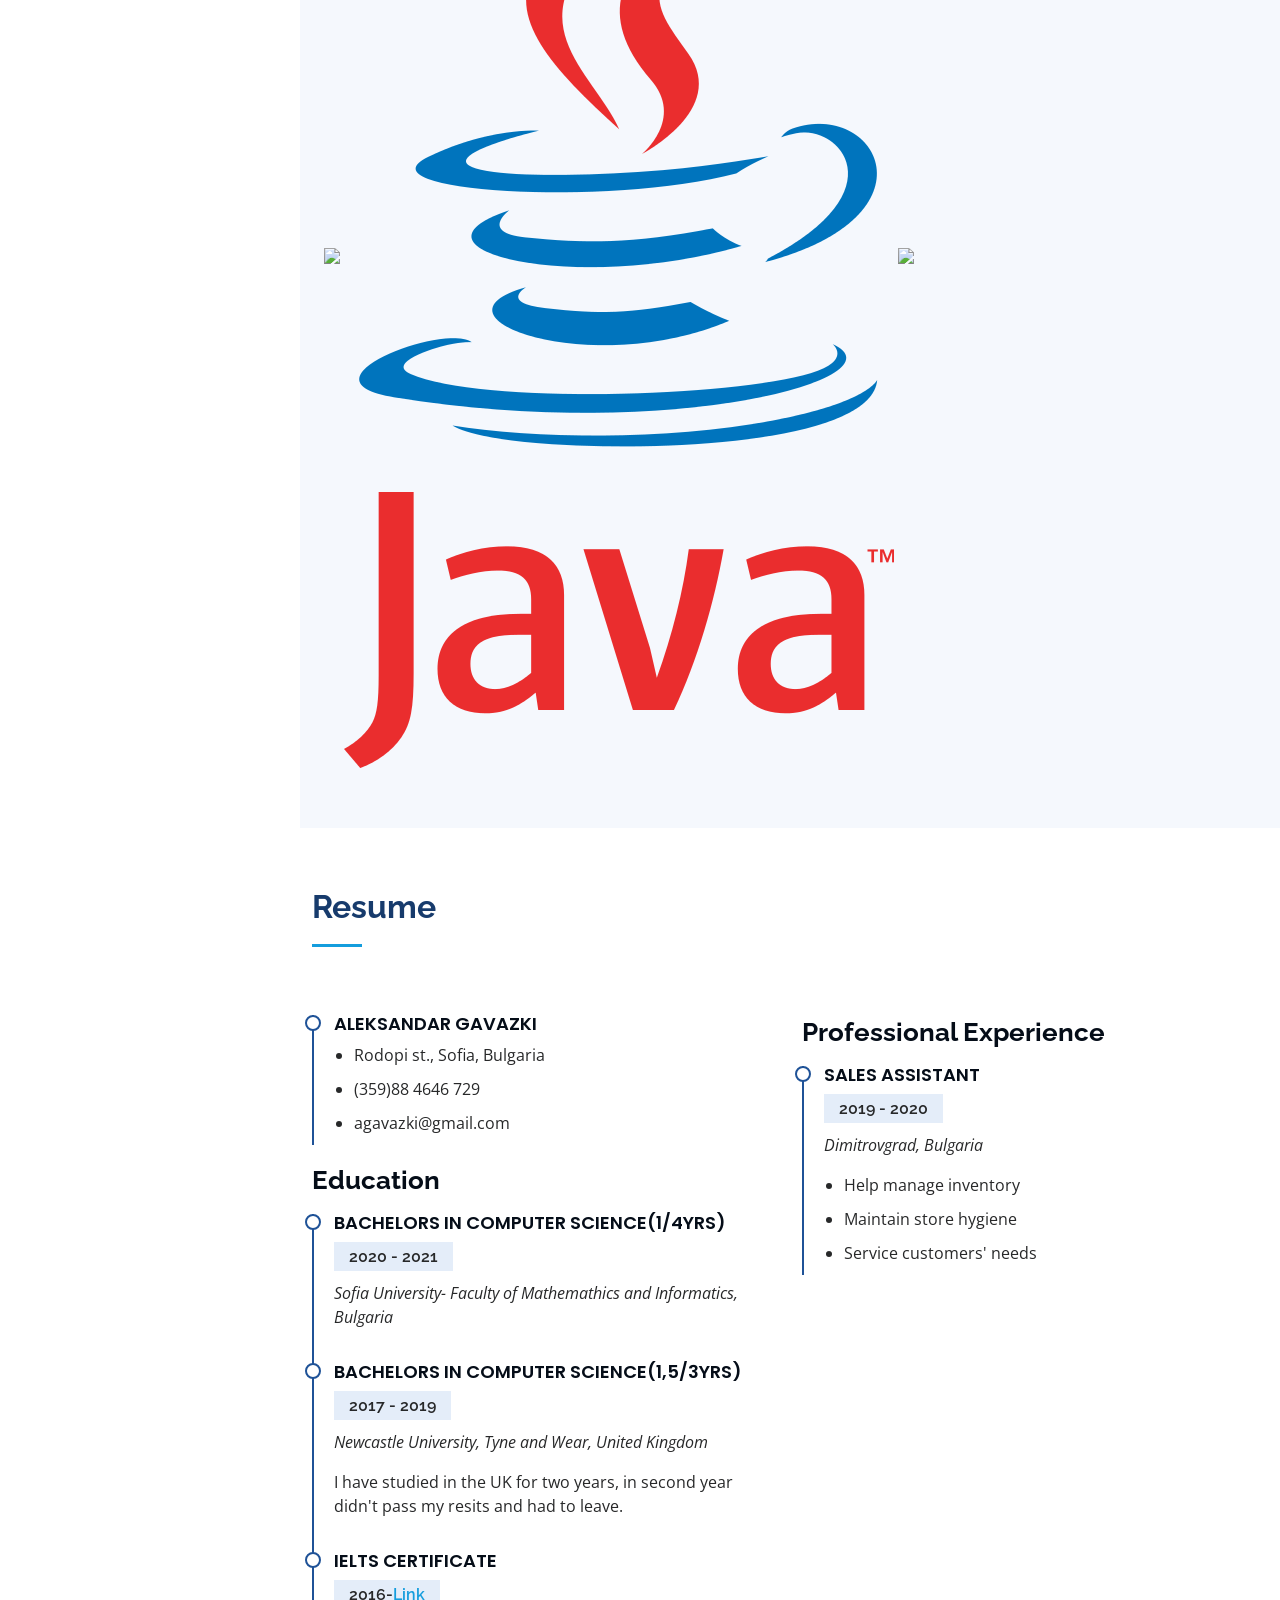
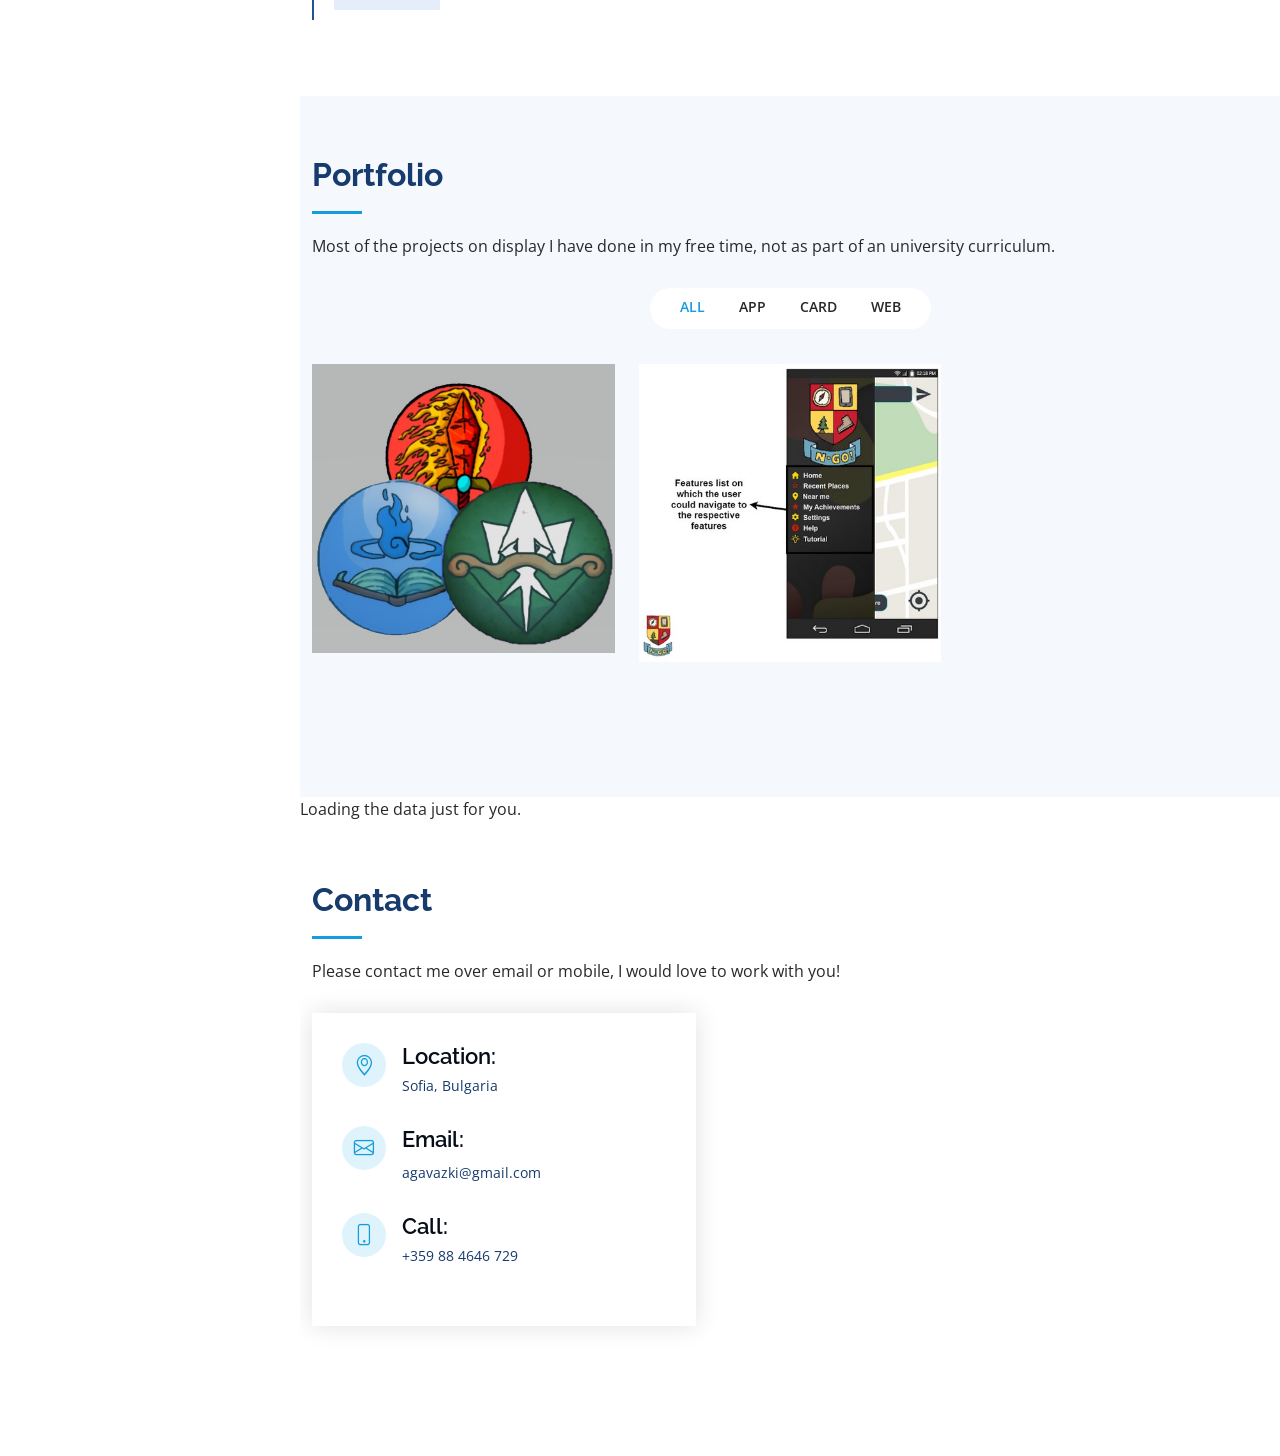
==== commit b455e9a2: "h" ====
--- a/index.html
+++ b/index.html
@@ -130,13 +130,12 @@
         </div>
 
         <div class="image container">
-
-              <img src="assets\img\Skills\HTML.png">
-                <img src="assets\img\Skills\CSS.png">
-                <img src="assets\img\Skills\JS.png">
-                <img src="assets\img\Skills\Java.png">
-                <img src="assets\img\Skills\C#.png">
-            
+            <img src="assets\img\Skills\HTML.png">
+            <img src="assets\img\Skills\CSS.png">
+            <img src="assets\img\Skills\JS.png">
+            <img src="assets\img\Skills\Java.png">
+            <img src="assets\img\Skills\C#.png">
+        
             </div>
 
 
--- a/assets/css/style.css
+++ b/assets/css/style.css
@@ -411,7 +411,6 @@
 .image-container {
     display: flex;
     flex-wrap: wrap; /* Allow images to wrap to the next line */
-    gap: 10px; /* Space between images */
     background-color: #f0f0f0; /* Optional: background color for the container */
     border: 1px solid #ccc; /* Optional: border for the container */
     padding: 10px; /* Optional: padding for the container */
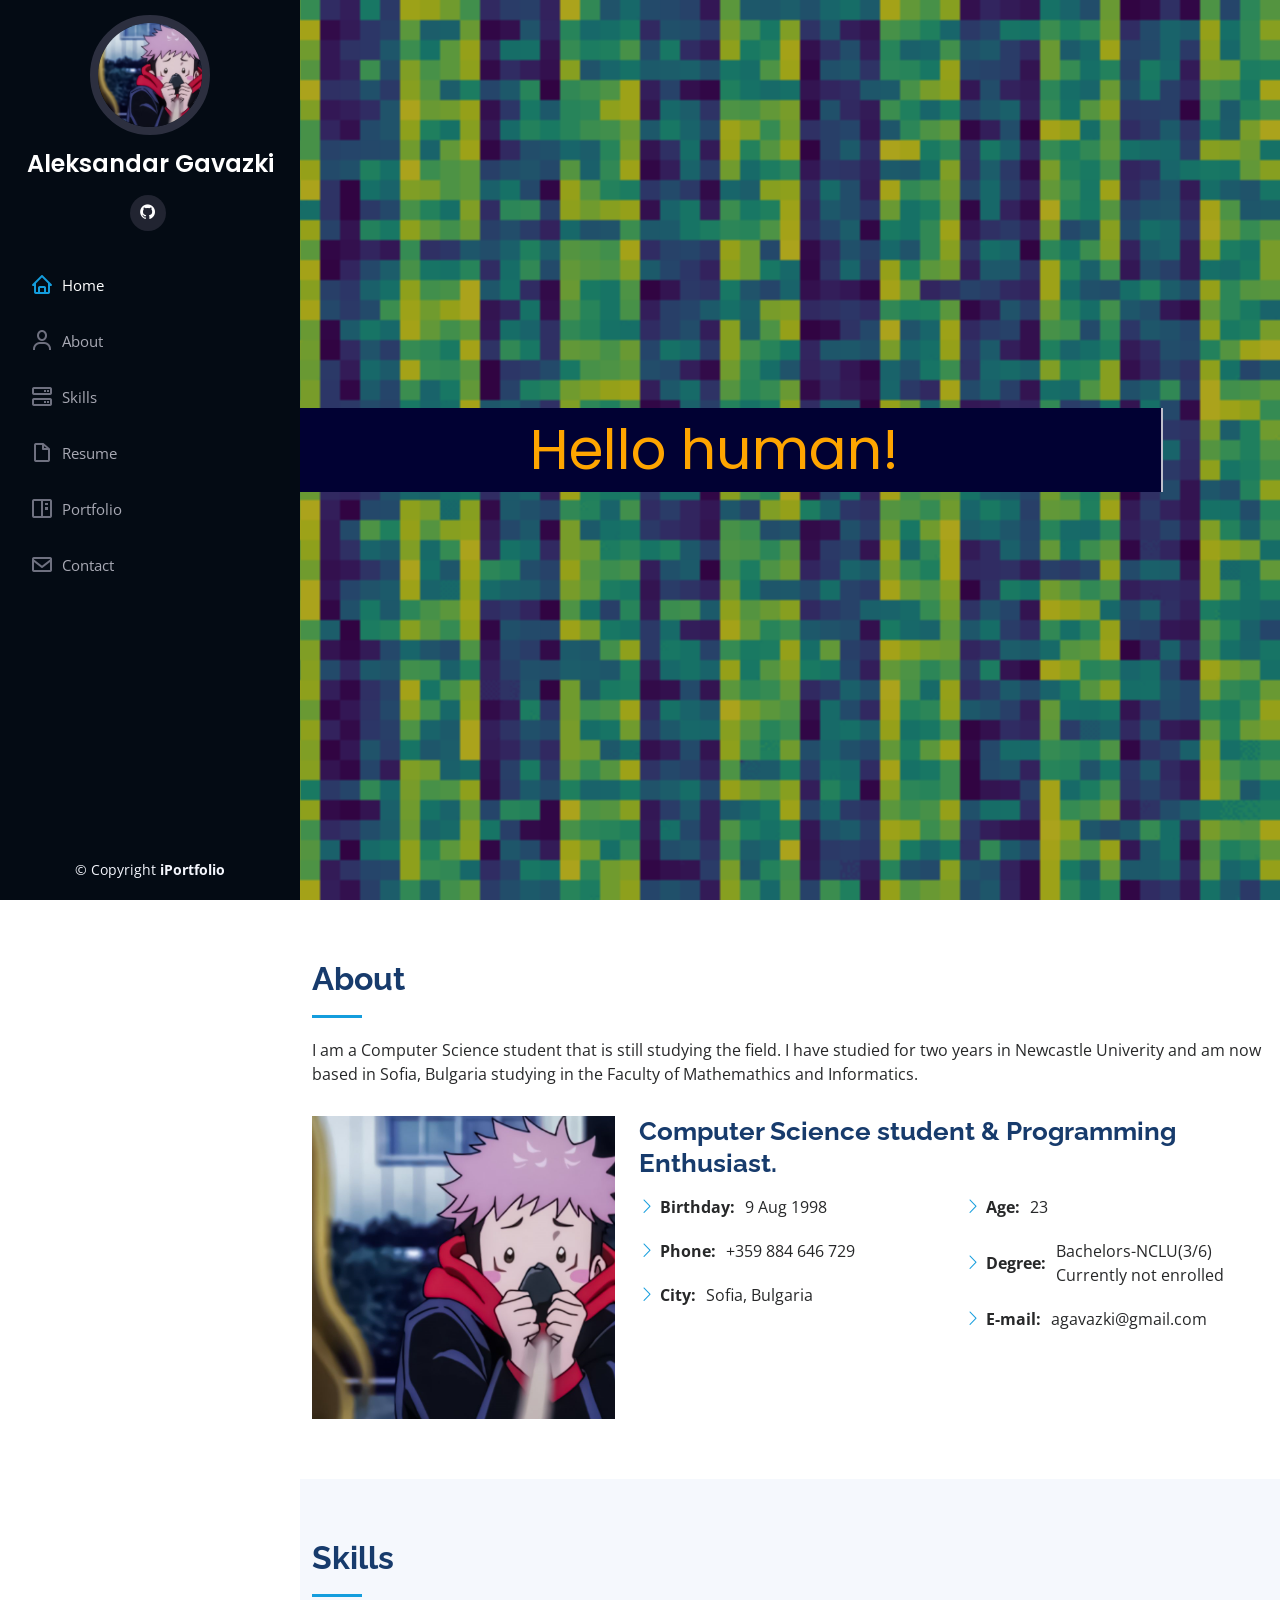
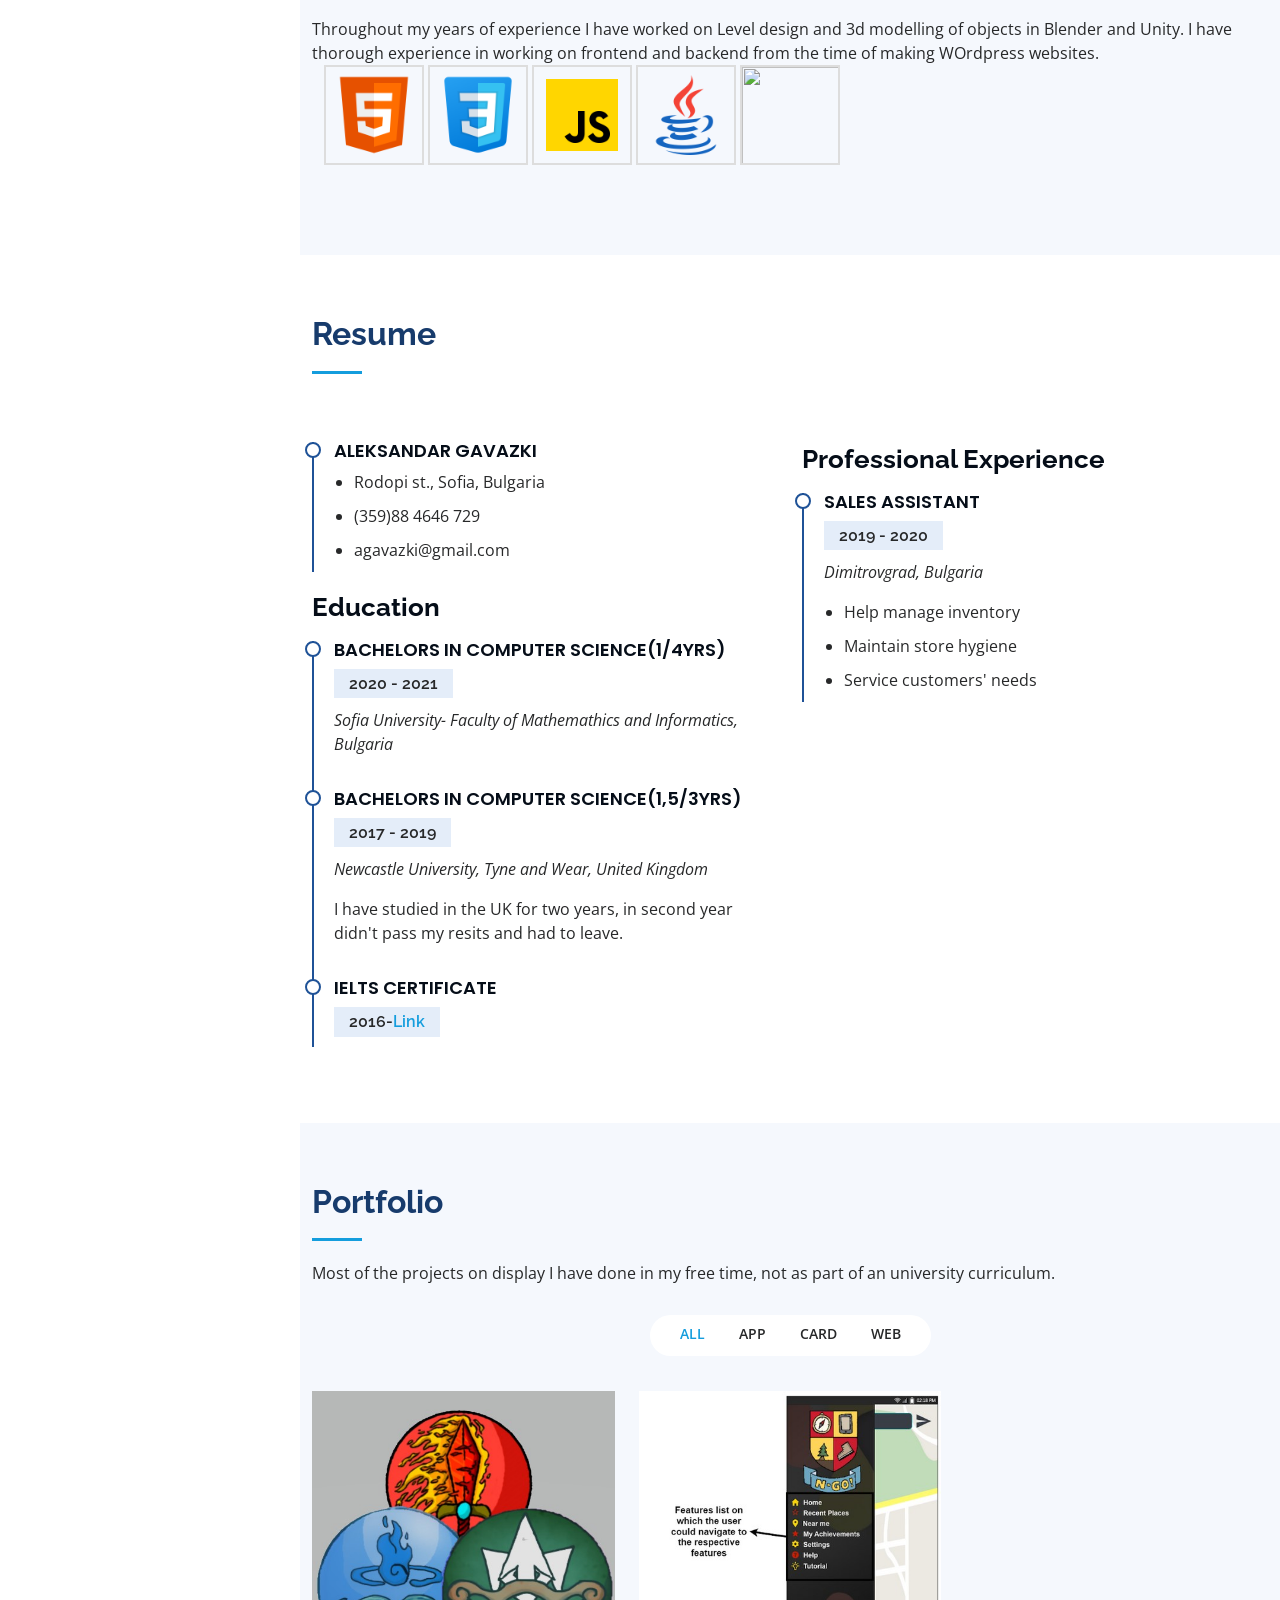
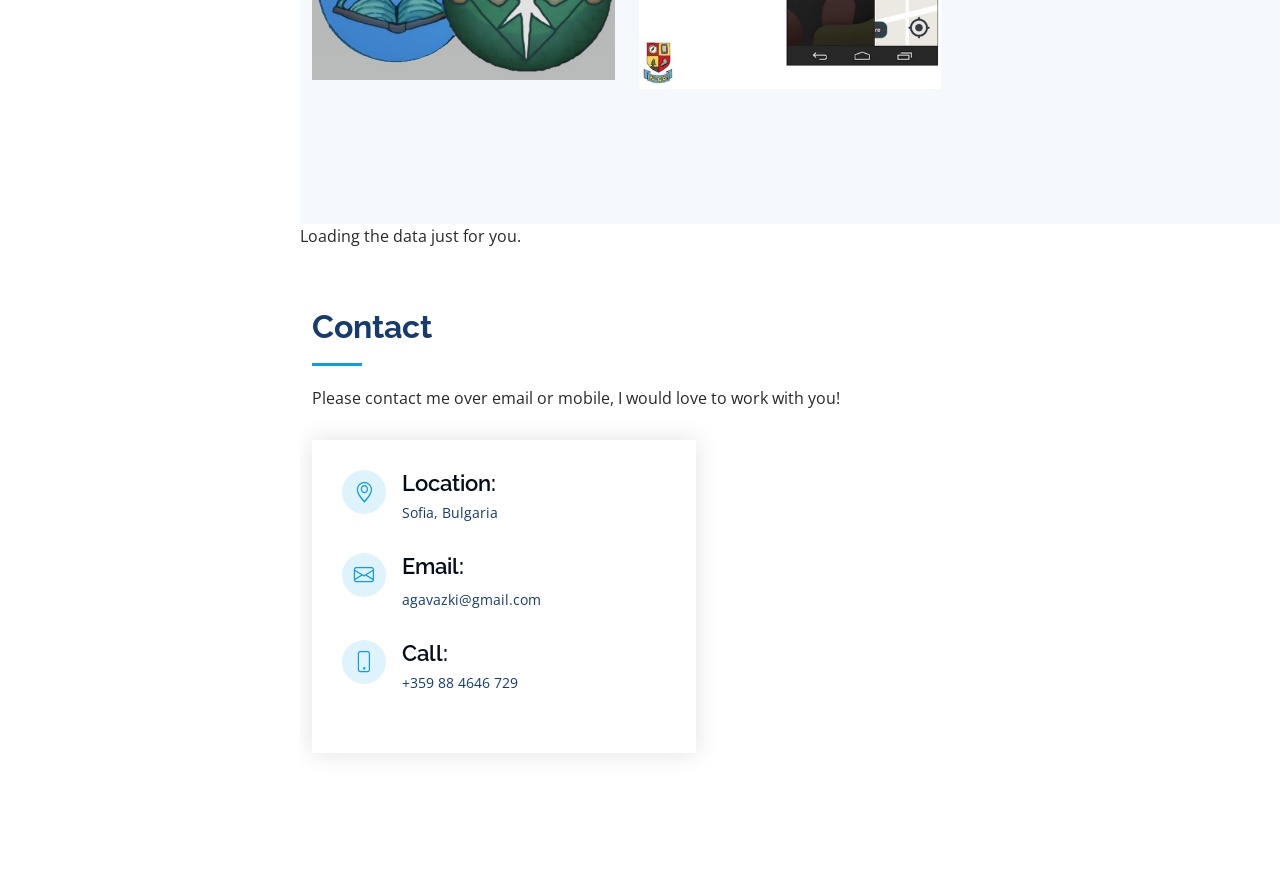
==== commit a9939a79: "skills tab fix" ====
--- a/index.html
+++ b/index.html
@@ -127,17 +127,17 @@
           <h2>Skills</h2>
           <p>Throughout my years of experience I have worked on Level design and 3d modelling of objects in Blender and Unity. I have thorough experience in working on frontend and backend from the time of making WOrdpress websites.
             </p>
-        </div>
-
-        <div class="image container">
-            <img src="assets\img\Skills\HTML.png">
-            <img src="assets\img\Skills\CSS.png">
-            <img src="assets\img\Skills\JS.png">
-            <img src="assets\img\Skills\Java.png">
-            <img src="assets\img\Skills\C#.png">
+       
+
+        <div class="image container" >
+            <img src="assets\img\Skills\HTML.png" class="image-size">
+            <img src="assets\img\Skills\CSS.png" class="image-size">
+            <img src="assets\img\Skills\JS.png" class="image-size">
+            <img src="assets\img\Skills\Java.png" class="image-size">
+            <img src="assets\img\Skills\Cs.png" class="image-size">
         
             </div>
-
+ </div>
 
 
         </div>
--- a/assets/css/style.css
+++ b/assets/css/style.css
@@ -405,22 +405,22 @@
 }
 
 /*--------------------------------------------------------------
-# Akills
+# Skills
 --------------------------------------------------------------*/
 
 .image-container {
     display: flex;
-    flex-wrap: wrap; /* Allow images to wrap to the next line */
+    flex-wrap: nowrap; /* Allow images to wrap to the next line */
     background-color: #f0f0f0; /* Optional: background color for the container */
     border: 1px solid #ccc; /* Optional: border for the container */
     padding: 10px; /* Optional: padding for the container */
 }
 
-.image-container img {
-    max-width: 100px; /* Set the desired maximum width for each image */
-    max-height: 100px; /* Set the desired maximum height for each image */
-    object-fit: cover; /* Cover the container maintaining aspect ratio */
-    flex: 1 1 auto; /* Allow images to grow and shrink as needed */
+.image-size {
+  width: 100px;           /* Set the desired size */
+  height: 100px;
+  border: 2px solid #ddd; /* Optional, for a border around the images */
+  object-fit: cover;
 }
 .skills .progress {
   height: 60px;
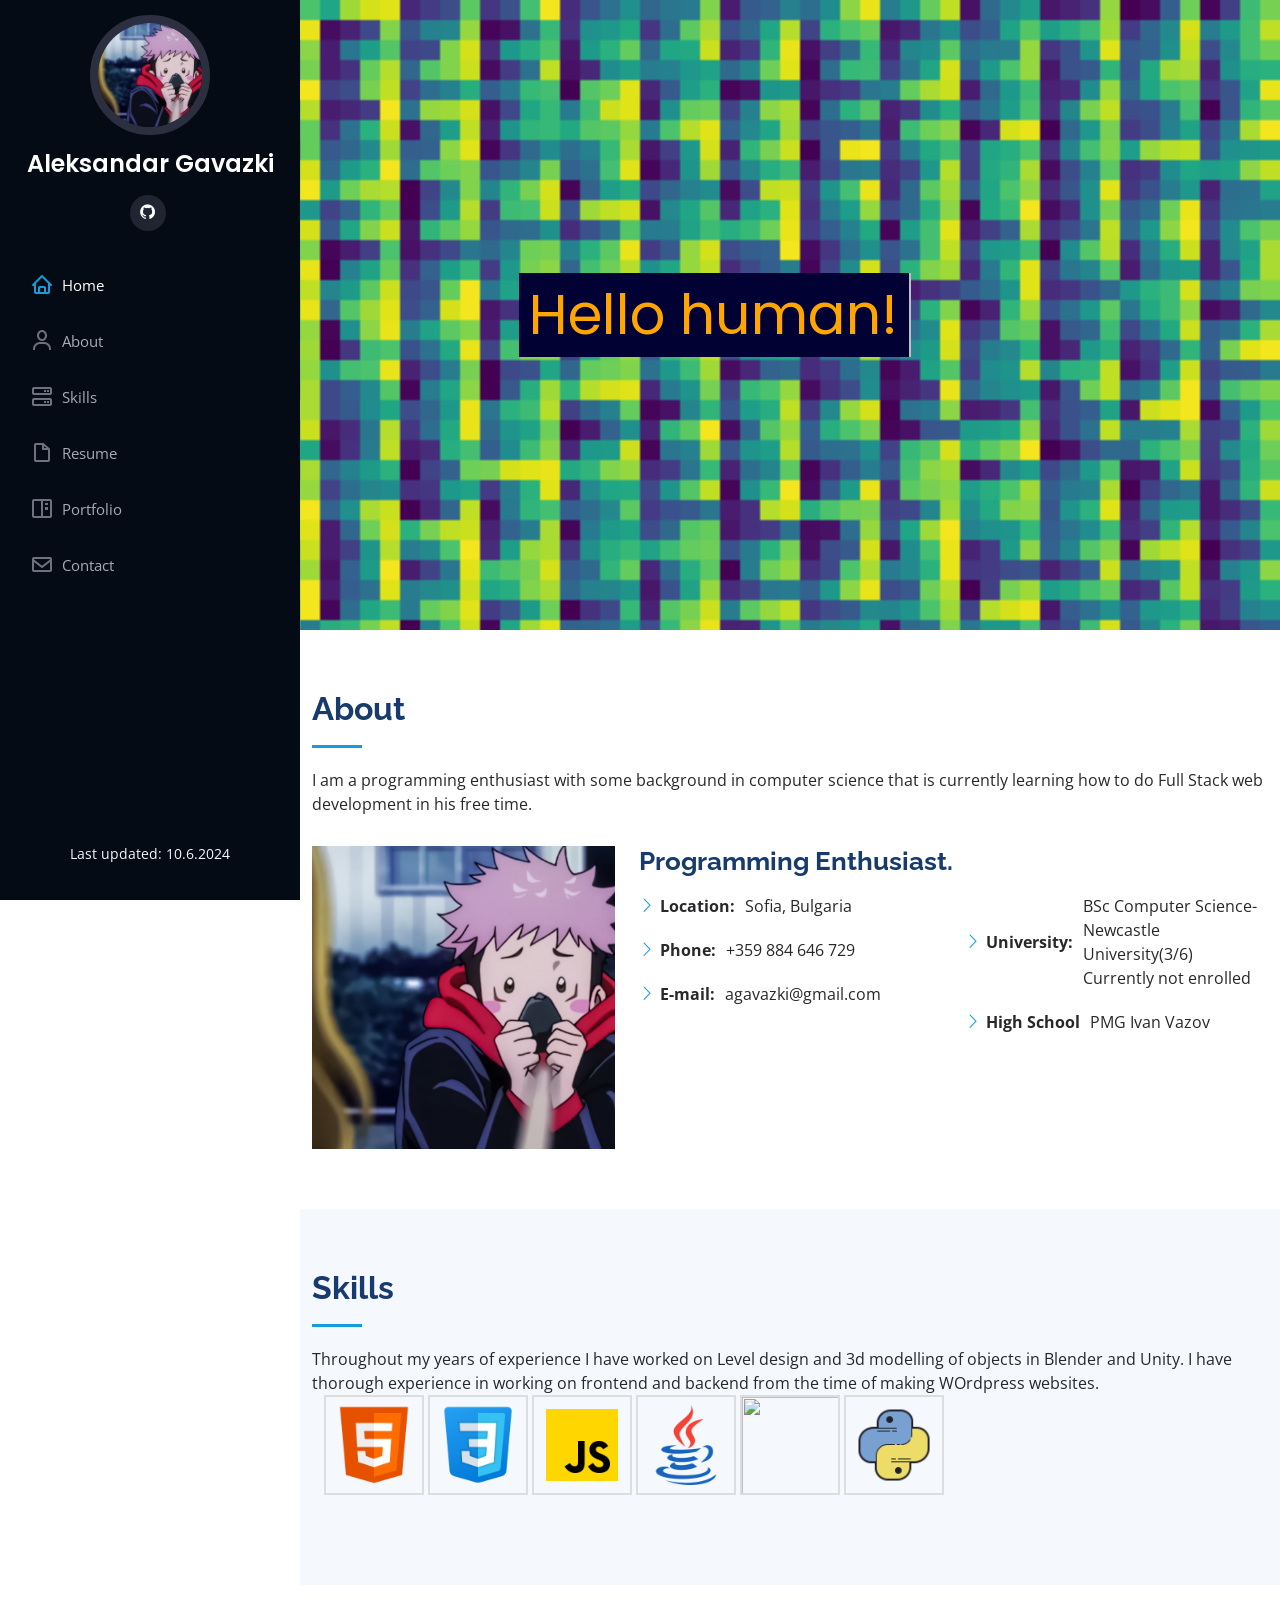
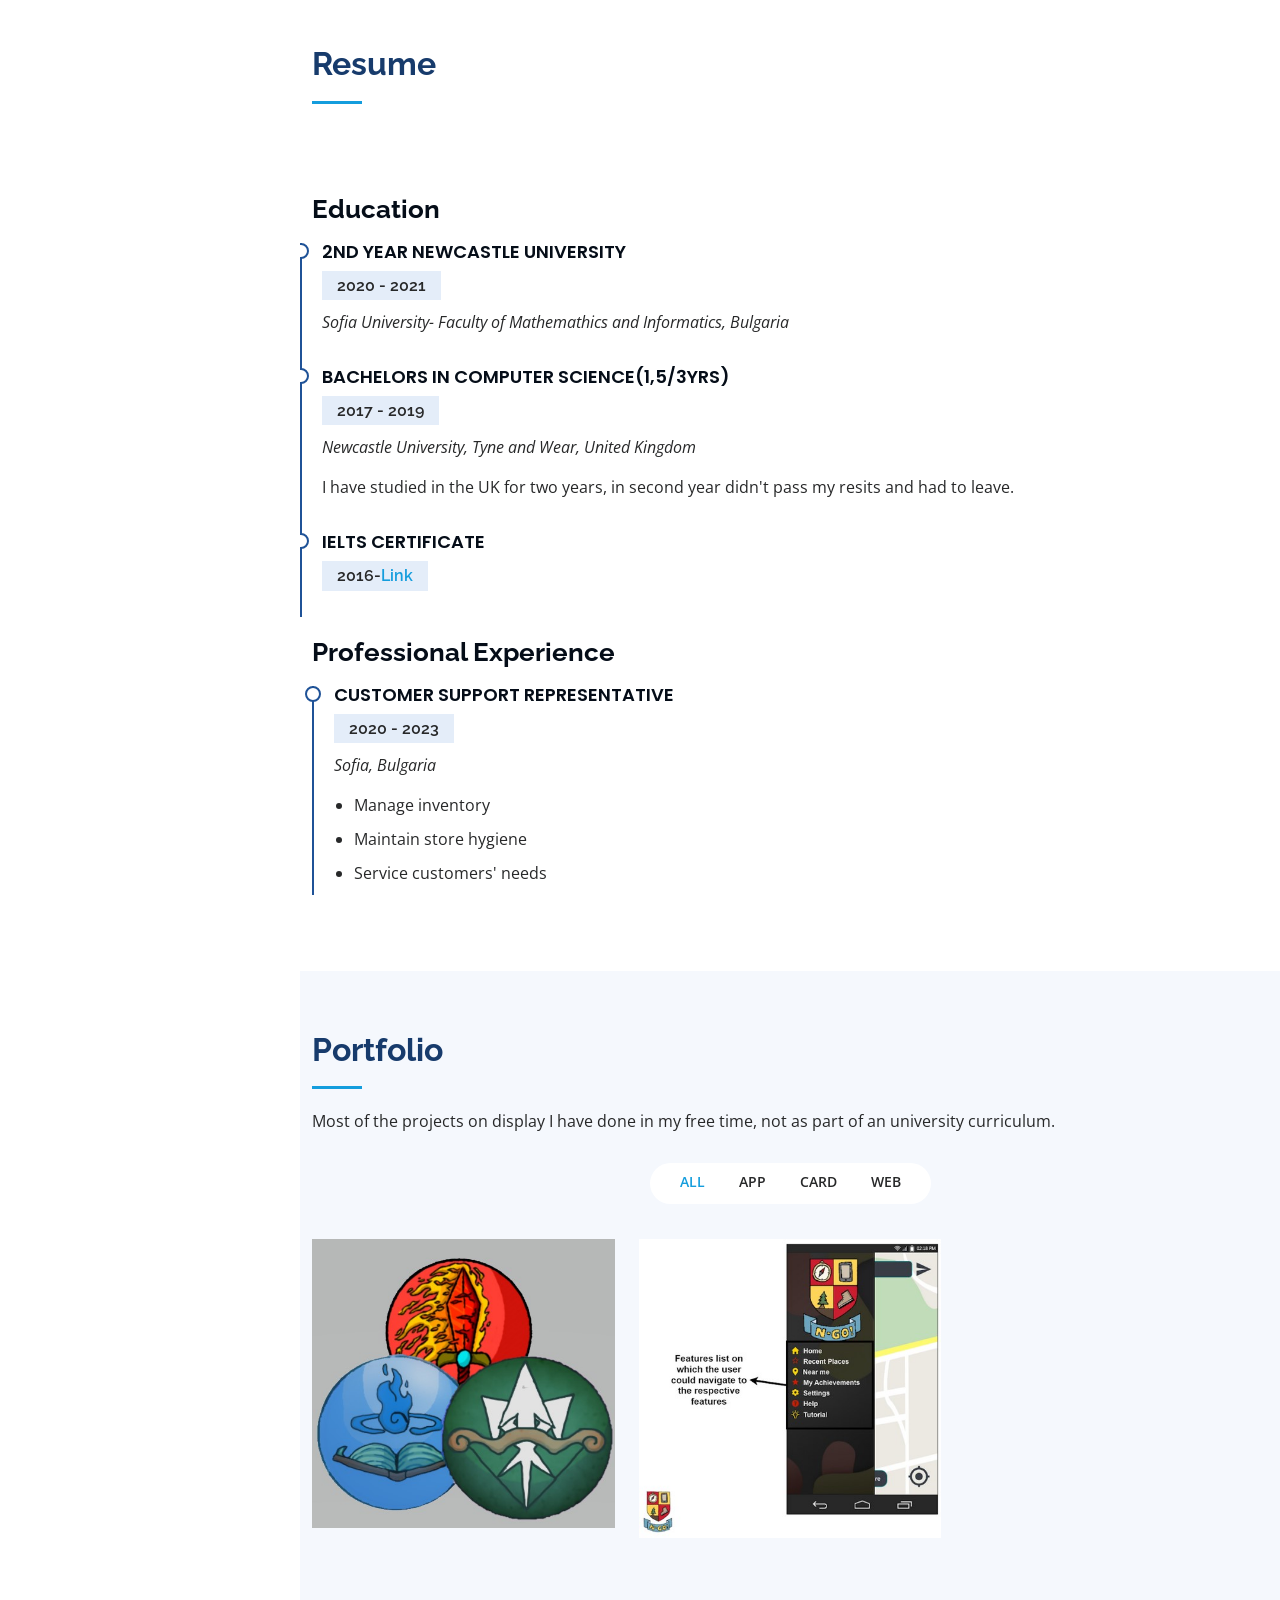
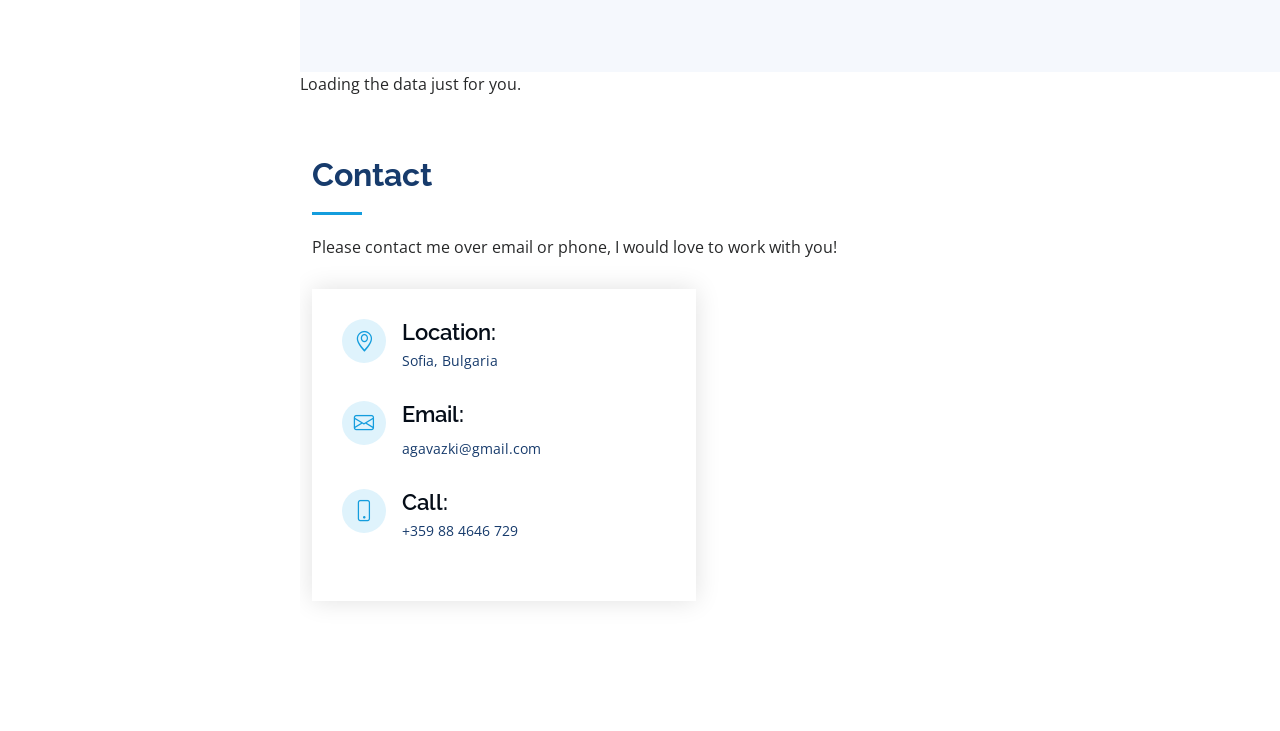
==== commit c09424ef: "upd" ====
--- a/index.html
+++ b/index.html
@@ -85,7 +85,7 @@
 
         <div class="section-title">
           <h2>About</h2>
-          <p>I am a Computer Science student that is still studying the field. I have studied for two years in Newcastle Univerity and am now based in Sofia, Bulgaria studying in the Faculty of Mathemathics and Informatics. </p>
+          <p>I am a programming enthusiast with some background in computer science that is currently learning how to do Full Stack web development in his free time.</p>
         </div>
 
         <div class="row">
@@ -93,23 +93,22 @@
             <img src="assets/img/portfolio-img.png" class="img-fluid" alt="">
           </div>
           <div class="col-lg-8 pt-4 pt-lg-0 content" data-aos="fade-left">
-              <h3>Computer Science student &amp; Programming Enthusiast.</h3>
+              <h3>Programming Enthusiast.</h3>
                 <p class="fst-italic">
             </p>
             <div class="row">
               <div class="col-lg-6">
                 <ul>
-                  <li><i class="bi bi-chevron-right"></i> <strong>Birthday:</strong> <span>9 Aug 1998</span></li>
-                  <li><i class="bi bi-chevron-right"></i> <strong>Phone:</strong> <span>+359 884 646 729</span></li>
-                  <li><i class="bi bi-chevron-right"></i> <strong>City:</strong> <span>Sofia, Bulgaria</span></li>
+                    <li><i class="bi bi-chevron-right"></i> <strong>Location:</strong> <span>Sofia, Bulgaria</span></li>
+                    <li><i class="bi bi-chevron-right"></i> <strong>Phone:</strong> <span>+359 884 646 729</span></li>
+                    <li><i class="bi bi-chevron-right"></i> <strong>E-mail:</strong> <span>agavazki@gmail.com</span></li>
                 </ul>
               </div>
               <div class="col-lg-6">
                 <ul>
-                  <li><i class="bi bi-chevron-right"></i> <strong>Age:</strong> <span>23</span></li>
-                  <li><i class="bi bi-chevron-right"></i> <strong>Degree:</strong> <span>Bachelors-NCLU(3/6)  Currently not enrolled</span></li>
-                  <li><i class="bi bi-chevron-right"></i> <strong>E-mail:</strong> <span>agavazki@gmail.com</span></li>
-                </ul>
+                  <li><i class="bi bi-chevron-right"></i> <strong>University:</strong> <span>BSc Computer Science- Newcastle University(3/6)  Currently not enrolled</span></li>    
+                    <li><i class="bi bi-chevron-right"></i> <strong> High School</strong> <span>PMG Ivan Vazov </span>
+                  </ul>
               </div>
             </div>
           </div>
@@ -135,6 +134,7 @@
             <img src="assets\img\Skills\JS.png" class="image-size">
             <img src="assets\img\Skills\Java.png" class="image-size">
             <img src="assets\img\Skills\Cs.png" class="image-size">
+            <img src="assets\img\Skills\Python.png" class="image-size">
         
             </div>
  </div>
@@ -154,18 +154,12 @@
         <div class="row">
           <div class="col-lg-6" data-aos="fade-up">
             <h3 class="resume-title"></h3>
-            <div class="resume-item pb-0">
-              <h4>Aleksandar Gavazki</h4>
-              <ul>
-                <li>Rodopi st., Sofia, Bulgaria</li>
-                <li>(359)88 4646 729</li>
-                <li>agavazki@gmail.com</li>
-              </ul>
+            
             </div>
 
             <h3 class="resume-title">Education</h3>
             <div class="resume-item">
-              <h4>Bachelors in Computer Science(1/4yrs)</h4>
+              <h4>2nd year Newcastle University</h4>
               <h5>2020 - 2021</h5>
               <p><em>Sofia University- Faculty of Mathemathics and Informatics, Bulgaria</em></p>
               <p></p>
@@ -187,11 +181,11 @@
           <div class="col-lg-6" data-aos="fade-up" data-aos-delay="100">
             <h3 class="resume-title">Professional Experience</h3>
             <div class="resume-item">
-              <h4>Sales assistant</h4>
-              <h5>2019 - 2020</h5>
-              <p><em>Dimitrovgrad, Bulgaria </em></p>
+              <h4>Customer support representative</h4>
+              <h5>2020 - 2023</h5>
+              <p><em>Sofia, Bulgaria </em></p>
               <ul>
-                <li>Help manage inventory</li>
+                <li>Manage inventory</li>
                 <li>Maintain store hygiene </li>
                 <li>Service customers' needs</li>
               </ul>
@@ -353,7 +347,7 @@
 
         <div class="section-title">
           <h2>Contact</h2>
-          <p>Please contact me over email or mobile, I would love to work with you!</p>
+          <p>Please contact me over email or phone, I would love to work with you!</p>
         </div>
 
         <div class="row" data-aos="fade-in">
@@ -397,8 +391,8 @@
   <footer id="footer">
     <div class="container">
       <div class="copyright">
-        &copy; Copyright <strong><span>iPortfolio</span></strong>
-      </div>
+<p>Last updated: 10.6.2024</p>
+        </div>
       <div class="credits">
       </div>
     </div>
--- a/assets/css/style.css
+++ b/assets/css/style.css
@@ -213,7 +213,7 @@
 --------------------------------------------------------------*/
 #hero {
   width: 100%;
-  height: 100vh;
+  height: 70vh;
   background: url("../img/hero-bg.gif") ;
   background-size: cover;
 }
@@ -221,7 +221,6 @@
 #hero:before {
   content: "";
   background: rgba(5, 13, 24, 0.3);
-  position: absolute;
   bottom: 0;
   top: 0;
   left: 0;
@@ -1111,12 +1110,12 @@
 
 /* Animation */
 .anim-typewriter{
-  animation: typewriter 3.5s steps(24) 1s 1 normal both,
+  animation: typewriter 1.2s steps(12) 1s 1 normal both,
              blinkTextCursor 500ms steps(25) infinite normal;
 }
 @keyframes typewriter{
   from{width: 0;}
-  to{width: 16em;}
+  to{width: 7em;}
 }
 @keyframes blinkTextCursor{
   from{border-right-color: rgba(255,255,255,.75);}
